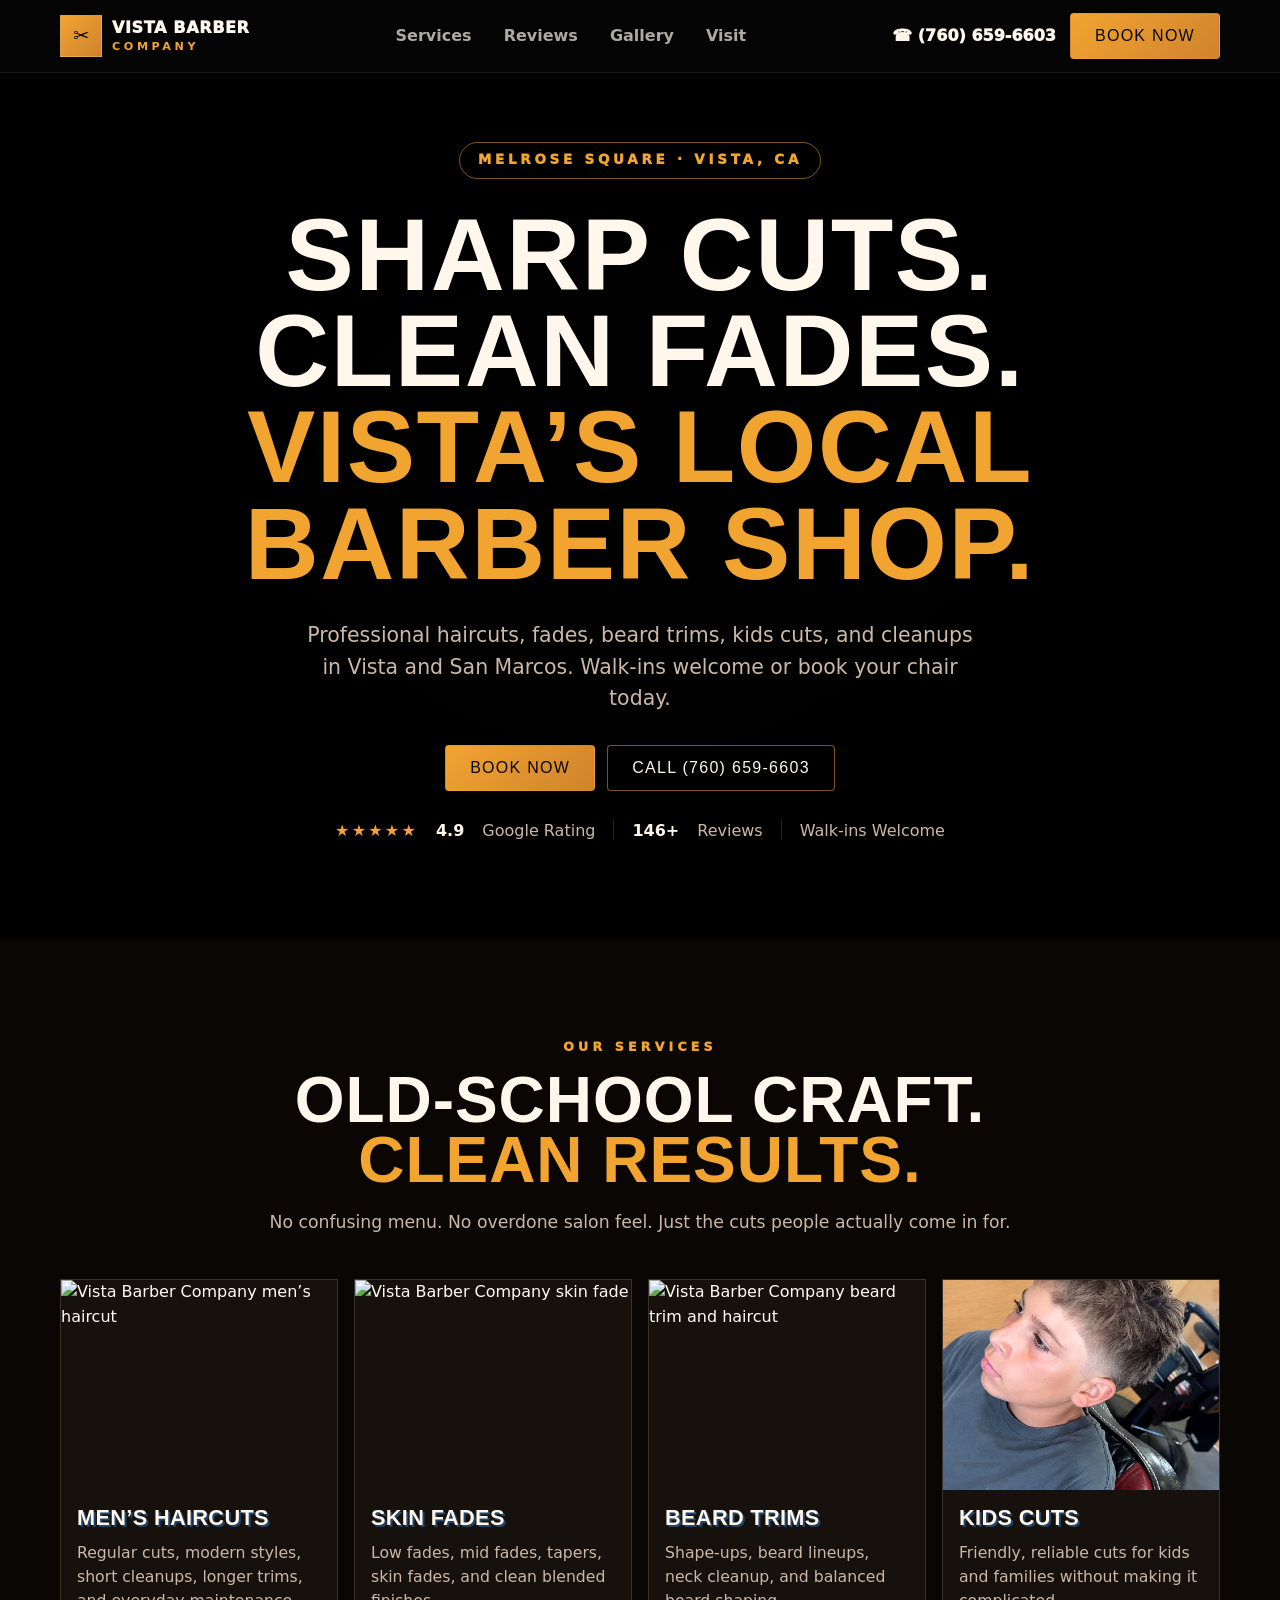
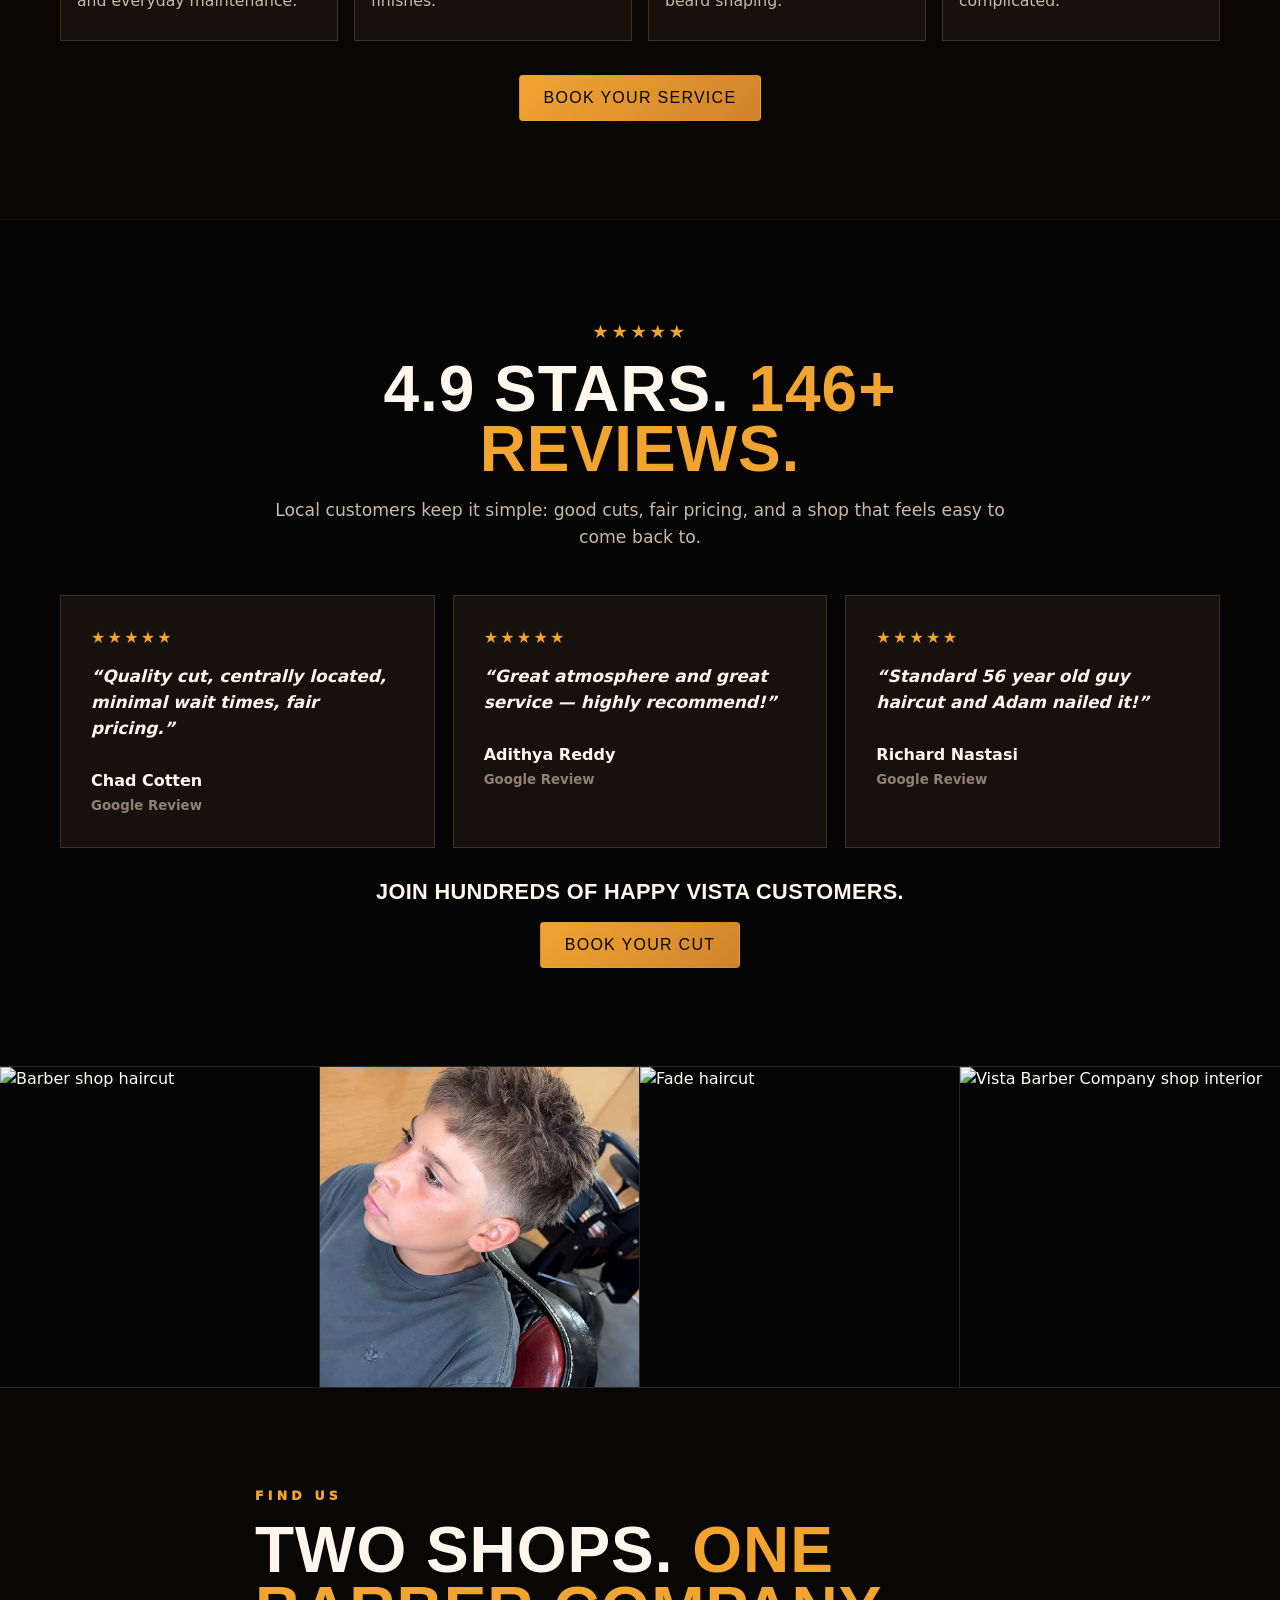
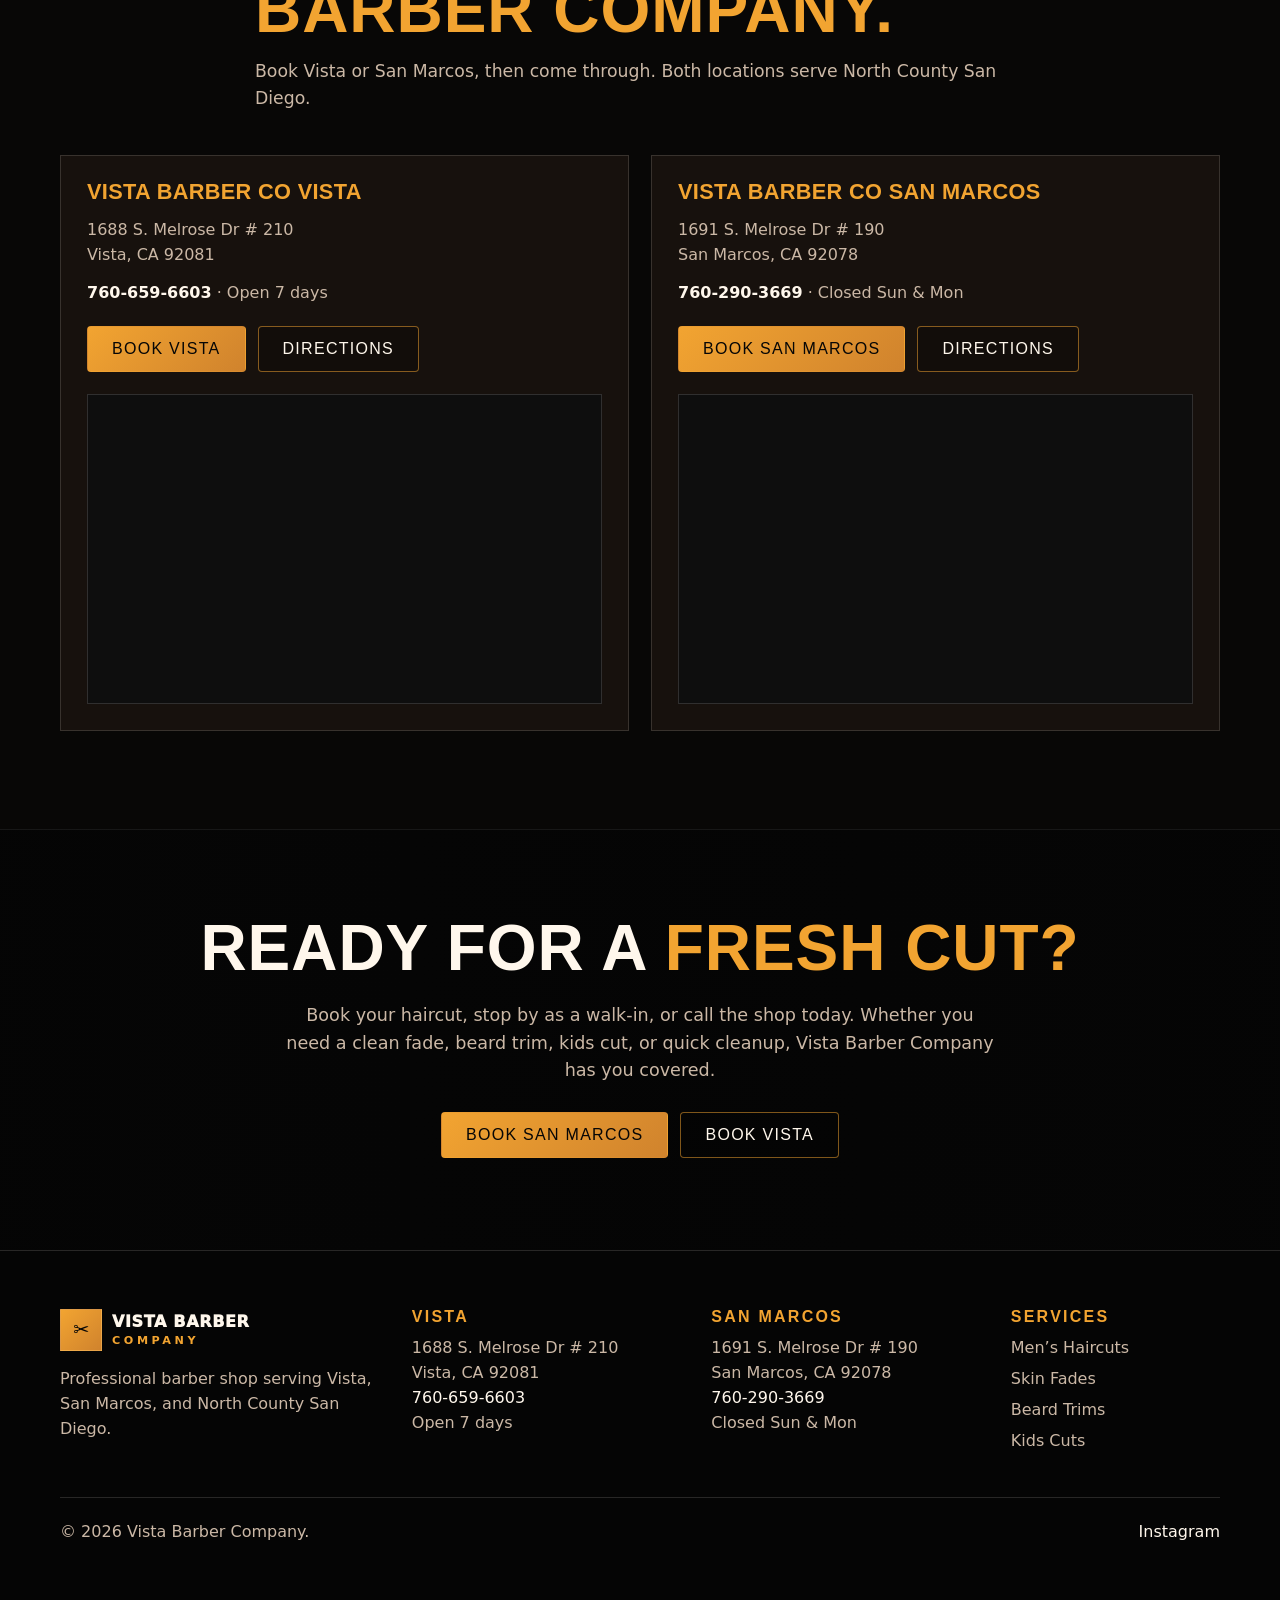
==== index.html @ 55a1215a "Add files via upload" ====
<!doctype html>
<html lang="en">
<head>
  <meta charset="utf-8" />
  <meta name="viewport" content="width=device-width, initial-scale=1" />
  <title>Vista Barber Company | Vista & San Marcos Barber Shop</title>
  <meta name="description" content="Vista Barber Company is a local barber shop with locations in Vista and San Marcos, CA. Book men’s haircuts, skin fades, beard trims, and kids cuts." />
  <meta name="keywords" content="Vista barber shop, barber shop in Vista CA, men’s haircut Vista CA, fades Vista CA, beard trim Vista CA, kids haircut Vista CA, San Marcos barber shop, North County San Diego barber" />
  <meta property="og:title" content="Vista Barber Company | Sharp Cuts. Clean Fades." />
  <meta property="og:description" content="Local barber shop serving Vista, San Marcos, and North County San Diego." />
  <meta property="og:type" content="website" />
  <meta name="theme-color" content="#050505" />
  <link rel="icon" href="assets/favicon.svg" type="image/svg+xml" />
  <link rel="preconnect" href="https://images.unsplash.com" />
  <link rel="stylesheet" href="styles.css" />
  <script type="application/ld+json">
  {
    "@context": "https://schema.org",
    "@graph": [
      {
        "@type": "Barbershop",
        "name": "Vista Barber Company - Vista",
        "telephone": "+17606596603",
        "priceRange": "$$",
        "address": {
          "@type": "PostalAddress",
          "streetAddress": "1688 S Melrose Dr #210",
          "addressLocality": "Vista",
          "addressRegion": "CA",
          "postalCode": "92081",
          "addressCountry": "US"
        },
        "openingHours": "Mo-Su",
        "aggregateRating": { "@type": "AggregateRating", "ratingValue": "4.9", "reviewCount": "146" },
        "areaServed": ["Vista", "Shadowridge", "San Marcos", "Carlsbad", "La Costa", "North County San Diego"],
        "sameAs": ["https://www.instagram.com/vistabarberco/"]
      },
      {
        "@type": "Barbershop",
        "name": "Vista Barber Company - San Marcos",
        "telephone": "+17602903669",
        "priceRange": "$$",
        "address": {
          "@type": "PostalAddress",
          "streetAddress": "1691 S Melrose Dr #190",
          "addressLocality": "San Marcos",
          "addressRegion": "CA",
          "postalCode": "92078",
          "addressCountry": "US"
        },
        "openingHours": ["Tu-Sa"],
        "areaServed": ["San Marcos", "Vista", "Carlsbad", "La Costa", "North County San Diego"],
        "sameAs": ["https://www.instagram.com/vistabarberco/"]
      }
    ]
  }
  </script>
</head>
<body>
  <a class="skip-link" href="#main">Skip to content</a>

  <header class="site-header" data-header>
    <div class="container nav-wrap">
      <a class="brand" href="#top" aria-label="Vista Barber Company home">
        <span class="brand-mark" aria-hidden="true">✂</span>
        <span class="brand-copy"><b>Vista Barber</b><small>Company</small></span>
      </a>

      <nav class="desktop-nav" aria-label="Primary navigation">
        <a href="#services">Services</a>
        <a href="#reviews">Reviews</a>
        <a href="#gallery">Gallery</a>
        <a href="#visit">Visit</a>
      </nav>

      <div class="header-actions">
        <a class="phone-link" href="tel:+17606596603">☎ <span>(760) 659-6603</span></a>
        <button class="btn btn-gold" type="button" data-open-booking-modal>Book Now</button>
      </div>
    </div>
  </header>

  <main id="main">
    <section class="hero" id="top">
      <div class="hero-bg" aria-hidden="true"></div>
      <div class="container hero-inner">
        <p class="location-pill">Melrose Square · Vista, CA</p>
        <h1>Sharp Cuts.<br>Clean Fades.<br><span>Vista’s Local Barber Shop.</span></h1>
        <p class="hero-lead">Professional haircuts, fades, beard trims, kids cuts, and cleanups in Vista and San Marcos. Walk-ins welcome or book your chair today.</p>
        <div class="hero-actions">
          <button class="btn btn-gold" type="button" data-open-booking-modal>Book Now</button>
          <a class="btn btn-outline" href="tel:+17606596603">Call (760) 659-6603</a>
        </div>
        <div class="hero-proof" aria-label="Shop highlights">
          <span class="stars">★★★★★</span>
          <strong>4.9</strong> Google Rating
          <i></i>
          <strong>146+</strong> Reviews
          <i></i>
          Walk-ins Welcome
        </div>
      </div>
    </section>

    <section class="section services-section" id="services">
      <div class="container section-heading center">
        <p class="eyebrow">Our Services</p>
        <h2>Old-School Craft. <span>Clean Results.</span></h2>
        <p>No confusing menu. No overdone salon feel. Just the cuts people actually come in for.</p>
      </div>

      <div class="container service-grid" aria-label="Vista Barber Company services">
        <article class="service-card">
          <img src="https://scontent-den2-1.cdninstagram.com/v/t51.82787-15/682261853_18171553057408845_4742558384825488376_n.jpg?_nc_cat=106&_nc_gid=7mTRu-JsDm1gfUN5oT6_vQ&_nc_ht=scontent-den2-1.cdninstagram.com&_nc_oc=Adogw8K_VXlQqAqRf71rEKsOygmyyLl7fKF0lO8RXEhGcaJbzd_ML_fyWzrO4htdzW8&_nc_ohc=TnrI4yBARZAQ7kNvwHRr0VY&_nc_sid=18de74&_nc_tpa=Q5bMBQHU-XGUqs3vzBksx3t_ezwjWfIjCPgFLg2at9s2vvk1lemLkVj4ilgC3aMdjFplhRRdnkhTXPVX&_nc_zt=23&ccb=7-5&edm=ANo9K5cEAAAA&efg=eyJlZmdfdGFnIjoiRkVFRC5iZXN0X2ltYWdlX3VybGdlbi5DMyJ9&oe=6A562BE0&oh=00_AQCzcFvbF02s6KNeNIBiNflN4kYrrv_Up56azhdBnSLoDA&stp=dst-jpg_e35_tt6" alt="Vista Barber Company men’s haircut" />
          <div class="service-copy">
            <h3>Men’s Haircuts</h3>
            <p>Regular cuts, modern styles, short cleanups, longer trims, and everyday maintenance.</p>
          </div>
        </article>

        <article class="service-card">
          <img src="https://scontent-den2-1.cdninstagram.com/v/t51.75761-15/473722617_18125324218408845_8269202098900397513_n.jpg?_nc_cat=107&_nc_gid=7mTRu-JsDm1gfUN5oT6_vQ&_nc_ht=scontent-den2-1.cdninstagram.com&_nc_oc=AdpFZnQSLhn6G41sdQniLqnkS7-9YA-3pKCOOFr9kvRyCLa_thbOdXUJij6ovnjoTZc&_nc_ohc=VDFEZcKr1ZgQ7kNvwF0EB_z&_nc_sid=18de74&_nc_tpa=Q5bMBQFjGFAV3Kh_E0BP8k5cYbBATnmmQOC-u57oRVUaFkauiRq6Fgt4GSgbvIqF99g0vjVpcOOumif-&_nc_zt=23&ccb=7-5&edm=ANo9K5cEAAAA&efg=eyJlZmdfdGFnIjoiRkVFRC5iZXN0X2ltYWdlX3VybGdlbi5DMyJ9&oe=6A561D0B&oh=00_AQApIxcvzyTFdKra3pbZLJawX0E7iRiljoUxmfGDHXRrVQ&stp=dst-jpg_e35_tt6" alt="Vista Barber Company skin fade" />
          <div class="service-copy">
            <h3>Skin Fades</h3>
            <p>Low fades, mid fades, tapers, skin fades, and clean blended finishes.</p>
          </div>
        </article>

        <article class="service-card">
          <img src="https://scontent-den2-1.cdninstagram.com/v/t51.82787-15/685406668_18171759823408845_9194775062694527569_n.jpg?_nc_cat=110&_nc_gid=7mTRu-JsDm1gfUN5oT6_vQ&_nc_ht=scontent-den2-1.cdninstagram.com&_nc_oc=AdpnqzDBLFhBsRcHqyIFdcGouRykorFEvfvTG2qYhWSEHaRLIPQJGBEpmnhFHy1nsxk&_nc_ohc=UQlYPcMh5V0Q7kNvwFfOAS8&_nc_sid=18de74&_nc_tpa=Q5bMBQG5F9-12gyVvGW_84MfogoQqEXX7272m1aReSmu_Ei44k7Al3CmS6fuVoYfANiwU6jR_JNmuePv&_nc_zt=23&ccb=7-5&edm=ANo9K5cEAAAA&efg=eyJlZmdfdGFnIjoiRkVFRC5iZXN0X2ltYWdlX3VybGdlbi5DMyJ9&oe=6A561A70&oh=00_AQATaFKfIbUm-eNd80VvttuEo-EGG7EeyHNFZQosJV5Wzg&stp=dst-jpg_e35_tt6" alt="Vista Barber Company beard trim and haircut" />
          <div class="service-copy">
            <h3>Beard Trims</h3>
            <p>Shape-ups, beard lineups, neck cleanup, and balanced beard shaping.</p>
          </div>
        </article>

        <article class="service-card">
          <img src="assets/kids-cut.png" alt="Kids haircut at Vista Barber Company" />
          <div class="service-copy">
            <h3>Kids Cuts</h3>
            <p>Friendly, reliable cuts for kids and families without making it complicated.</p>
          </div>
        </article>
      </div>

      <div class="container center-actions">
        <button class="btn btn-gold" type="button" data-open-booking-modal>Book Your Service</button>
      </div>
    </section>

    <section class="section reviews-section" id="reviews">
      <div class="container section-heading center">
        <p class="stars big">★★★★★</p>
        <h2>4.9 Stars. <span>146+ Reviews.</span></h2>
        <p>Local customers keep it simple: good cuts, fair pricing, and a shop that feels easy to come back to.</p>
      </div>

      <div class="container review-grid">
        <figure>
          <p class="stars">★★★★★</p>
          <blockquote>“Quality cut, centrally located, minimal wait times, fair pricing.”</blockquote>
          <figcaption><b>Chad Cotten</b><small>Google Review</small></figcaption>
        </figure>
        <figure>
          <p class="stars">★★★★★</p>
          <blockquote>“Great atmosphere and great service — highly recommend!”</blockquote>
          <figcaption><b>Adithya Reddy</b><small>Google Review</small></figcaption>
        </figure>
        <figure>
          <p class="stars">★★★★★</p>
          <blockquote>“Standard 56 year old guy haircut and Adam nailed it!”</blockquote>
          <figcaption><b>Richard Nastasi</b><small>Google Review</small></figcaption>
        </figure>
      </div>

      <div class="container review-cta">
        <h3>Join hundreds of happy Vista customers.</h3>
        <button class="btn btn-gold" type="button" data-open-booking-modal>Book Your Cut</button>
      </div>
    </section>

    <section class="photo-strip" id="gallery" aria-label="Vista Barber Company photos">
      <img src="https://scontent-den2-1.cdninstagram.com/v/t51.82787-15/610762293_18159640309408845_1596135663061004888_n.jpg?_nc_cat=101&_nc_gid=7mTRu-JsDm1gfUN5oT6_vQ&_nc_ht=scontent-den2-1.cdninstagram.com&_nc_oc=AdpJh1O5xUFU-nZm3qiigB0gWelmx0KVsoHKv8GyG5_STUVnKmDMBv1rGE2yYZMD-UQ&_nc_ohc=nHQ2h8zE6xkQ7kNvwEDcY-V&_nc_sid=18de74&_nc_tpa=Q5bMBQEsAzgqxSTrrOAiFFiwexpZ2rEpcmFoCjhm4pQqlioeFdPoGZaVKxy4BW8wmtl22gcqdxUjop1g&_nc_zt=23&ccb=7-5&edm=ANo9K5cEAAAA&efg=eyJlZmdfdGFnIjoiQ0FST1VYRUxfSVRFTS5iZXN0X2ltYWdlX3VybGdlbi5DMyJ9&oe=6A564AE1&oh=00_AQA-JbFSrIXOdO1nPEV29vVRFjtgFLDvf0uOETPQY3pPBQ&stp=dst-jpg_e35_tt6" alt="Barber shop haircut" />
      <img src="assets/kids-cut.png" alt="Kids haircut" />
      <img src="https://scontent-den2-1.cdninstagram.com/v/t51.82787-15/589059685_18157422505408845_4858985611706792796_n.jpg?_nc_cat=108&_nc_gid=7mTRu-JsDm1gfUN5oT6_vQ&_nc_ht=scontent-den2-1.cdninstagram.com&_nc_oc=AdrQ7J03SBem9F3lD8W4GFO0uM0qHY-dx-zUiF5I75A8jwdQi2b7yYB1yCy-1A0YdEk&_nc_ohc=M-x0poW7AM8Q7kNvwGnaLP_&_nc_sid=18de74&_nc_tpa=Q5bMBQHvEGdDeDI_9xqhsQ7zjOfxHI7LH4fBGOeCCz_WZhxpwNIse6jOq7t_qTQjXYMtFqaEvY9P-xXl&_nc_zt=23&ccb=7-5&edm=ANo9K5cEAAAA&efg=eyJlZmdfdGFnIjoiRkVFRC5iZXN0X2ltYWdlX3VybGdlbi5DMyJ9&oe=6A56407E&oh=00_AQCByXF3xXyCYCrmRDy9ODBs_3roeinVcVfFKTB6bIuREw&stp=dst-jpg_e35_tt6" alt="Fade haircut" />
      <img src="https://scontent-den2-1.cdninstagram.com/v/t39.30808-6/422886403_18088977730408845_107180525486621525_n.jpg?_nc_cat=103&_nc_gid=7mTRu-JsDm1gfUN5oT6_vQ&_nc_ht=scontent-den2-1.cdninstagram.com&_nc_oc=AdoRI1JQNJWU33JjKjy_ux5b4-GWPI4l4jlQ4ouzuW9LkS777k7rQFigMlususvU-Po&_nc_ohc=UtJwqgbuU3kQ7kNvwEry9nq&_nc_sid=18de74&_nc_tpa=Q5bMBQGg5qraAKbsMXAMlmf2e2R-W2g26m1esUXUr7QxJd3hfH0zzAash2CvE69Hk8doMS3lDbXqqWIA&_nc_zt=23&ccb=7-5&edm=ANo9K5cEAAAA&efg=eyJlZmdfdGFnIjoiRkVFRC5iZXN0X2ltYWdlX3VybGdlbi5DMyJ9&oe=6A562C4D&oh=00_AQCRX9REOEIAPT1yrTPgnb715P4ac7qX5pTrPofHObmrwg&stp=dst-jpg_e35_tt6" alt="Vista Barber Company shop interior" />
    </section>

    <section class="section visit-section" id="visit">
      <div class="container section-heading">
        <p class="eyebrow">Find Us</p>
        <h2>Two Shops. <span>One Barber Company.</span></h2>
        <p>Book Vista or San Marcos, then come through. Both locations serve North County San Diego.</p>
      </div>

      <div class="container location-grid">
        <article class="location-card">
          <h3>Vista Barber Co Vista</h3>
          <p>1688 S. Melrose Dr # 210<br>Vista, CA 92081</p>
          <p><a href="tel:+17606596603">760-659-6603</a> · Open 7 days</p>
          <div class="location-actions">
            <a class="btn btn-gold" href="https://app.acuityscheduling.com/schedule/9c201f82" target="_blank" rel="noopener">Book Vista</a>
            <a class="btn btn-outline" href="https://www.google.com/maps/dir/?api=1&destination=1688%20S.%20Melrose%20Dr%20%23210%20Vista%2C%20CA%2092081" target="_blank" rel="noopener">Directions</a>
          </div>
          <iframe title="Map to Vista Barber Co Vista" loading="lazy" referrerpolicy="no-referrer-when-downgrade" src="https://www.google.com/maps?q=1688%20S.%20Melrose%20Dr%20%23210%20Vista%2C%20CA%2092081&output=embed"></iframe>
        </article>

        <article class="location-card">
          <h3>Vista Barber Co San Marcos</h3>
          <p>1691 S. Melrose Dr # 190<br>San Marcos, CA 92078</p>
          <p><a href="tel:+17602903669">760-290-3669</a> · Closed Sun & Mon</p>
          <div class="location-actions">
            <a class="btn btn-gold" href="https://app.acuityscheduling.com/schedule/b0204b31" target="_blank" rel="noopener">Book San Marcos</a>
            <a class="btn btn-outline" href="https://www.google.com/maps/dir/?api=1&destination=1691%20S.%20Melrose%20Dr%20%23190%20San%20Marcos%2C%20CA%2092078" target="_blank" rel="noopener">Directions</a>
          </div>
          <iframe title="Map to Vista Barber Co San Marcos" loading="lazy" referrerpolicy="no-referrer-when-downgrade" src="https://www.google.com/maps?q=1691%20S.%20Melrose%20Dr%20%23190%20San%20Marcos%2C%20CA%2092078&output=embed"></iframe>
        </article>
      </div>
    </section>

    <section class="final-section">
      <div class="container final-inner">
        <h2>Ready for a <span>Fresh Cut?</span></h2>
        <p>Book your haircut, stop by as a walk-in, or call the shop today. Whether you need a clean fade, beard trim, kids cut, or quick cleanup, Vista Barber Company has you covered.</p>
        <div class="final-actions">
          <a class="btn btn-gold" href="https://app.acuityscheduling.com/schedule/b0204b31" target="_blank" rel="noopener">Book San Marcos</a>
          <a class="btn btn-outline" href="https://app.acuityscheduling.com/schedule/9c201f82" target="_blank" rel="noopener">Book Vista</a>
        </div>
      </div>
    </section>
  </main>

  <footer class="site-footer">
    <div class="container footer-grid">
      <div>
        <a class="brand footer-brand" href="#top" aria-label="Vista Barber Company home">
          <span class="brand-mark" aria-hidden="true">✂</span>
          <span class="brand-copy"><b>Vista Barber</b><small>Company</small></span>
        </a>
        <p>Professional barber shop serving Vista, San Marcos, and North County San Diego.</p>
      </div>
      <div>
        <h3>Vista</h3>
        <p>1688 S. Melrose Dr # 210<br>Vista, CA 92081<br><a href="tel:+17606596603">760-659-6603</a><br>Open 7 days</p>
      </div>
      <div>
        <h3>San Marcos</h3>
        <p>1691 S. Melrose Dr # 190<br>San Marcos, CA 92078<br><a href="tel:+17602903669">760-290-3669</a><br>Closed Sun & Mon</p>
      </div>
      <div>
        <h3>Services</h3>
        <ul>
          <li>Men’s Haircuts</li>
          <li>Skin Fades</li>
          <li>Beard Trims</li>
          <li>Kids Cuts</li>
        </ul>
      </div>
    </div>
    <div class="container footer-bottom">
      <p>© <span id="year"></span> Vista Barber Company.</p>
      <a href="https://www.instagram.com/vistabarberco/" target="_blank" rel="noopener">Instagram</a>
    </div>
  </footer>

  <nav class="mobile-sticky" aria-label="Mobile quick actions">
    <button type="button" data-open-booking-modal>Book</button>
    <a href="tel:+17606596603">Call</a>
    <a href="#visit">Locations</a>
  </nav>

  <div class="booking-modal" data-booking-modal aria-hidden="true">
    <div class="modal-backdrop" data-close-booking-modal></div>
    <section class="modal-card" role="dialog" aria-modal="true" aria-labelledby="booking-title" tabindex="-1">
      <button class="modal-close" type="button" aria-label="Close booking options" data-close-booking-modal>×</button>
      <p class="eyebrow">Choose Location</p>
      <h2 id="booking-title">Book Vista Barber Co</h2>
      <div class="modal-locations">
        <article>
          <h3>Vista Barber Co Vista</h3>
          <p>1688 S. Melrose Dr # 210<br>Vista, CA 92081</p>
          <p><a href="tel:+17606596603">760-659-6603</a> &nbsp; Open 7 days</p>
          <a class="btn btn-gold full" href="https://app.acuityscheduling.com/schedule/9c201f82" target="_blank" rel="noopener">Book Vista</a>
        </article>
        <article>
          <h3>Vista Barber Co San Marcos</h3>
          <p>1691 S. Melrose Dr # 190<br>San Marcos, CA 92078</p>
          <p><a href="tel:+17602903669">760-290-3669</a> &nbsp; Closed Sun & Mon</p>
          <a class="btn btn-gold full" href="https://app.acuityscheduling.com/schedule/b0204b31" target="_blank" rel="noopener">Book San Marcos</a>
        </article>
      </div>
    </section>
  </div>

  <script src="script.js" defer></script>
</body>
</html>
---- styles.css ----
:root {
  --black: #050505;
  --black-2: #0b0a09;
  --panel: #17110d;
  --panel-2: #1e150f;
  --white: #fff7ec;
  --muted: #cbb8a6;
  --muted-2: #8f8071;
  --orange: #f2a431;
  --orange-2: #d0832d;
  --line: rgba(255, 247, 236, .14);
  --line-orange: rgba(242, 164, 49, .52);
  --max: 1160px;
  --header: 72px;
}

* { box-sizing: border-box; }
html { scroll-behavior: smooth; scroll-padding-top: var(--header); }
body {
  margin: 0;
  color: var(--white);
  background: var(--black);
  font-family: Inter, ui-sans-serif, system-ui, -apple-system, BlinkMacSystemFont, "Segoe UI", Arial, sans-serif;
  line-height: 1.55;
  -webkit-font-smoothing: antialiased;
  text-rendering: optimizeLegibility;
}
body.modal-open { overflow: hidden; }
a { color: inherit; text-decoration: none; }
img, iframe { max-width: 100%; }
p { margin: 0; }

.container { width: min(100% - 36px, var(--max)); margin-inline: auto; }
.skip-link {
  position: absolute;
  left: 14px;
  top: 12px;
  z-index: 200;
  padding: 10px 14px;
  background: var(--orange);
  color: #050505;
  transform: translateY(-160%);
}
.skip-link:focus { transform: translateY(0); }

h1, h2, h3 {
  margin: 0;
  font-family: Impact, Haettenschweiler, "Arial Narrow Bold", sans-serif;
  text-transform: uppercase;
  letter-spacing: .015em;
  line-height: .94;
}
h1 { font-size: clamp(3.45rem, 8vw, 6.8rem); text-align: center; }
h1 span, h2 span { color: var(--orange); }
h2 { font-size: clamp(2.4rem, 5vw, 5.25rem); }
h3 { font-size: 1.36rem; }

.site-header {
  position: fixed;
  inset: 0 0 auto 0;
  z-index: 100;
  min-height: var(--header);
  background: rgba(5,5,5,.9);
  border-bottom: 1px solid rgba(255,255,255,.08);
  backdrop-filter: blur(10px);
}
.site-header.is-scrolled { background: rgba(5,5,5,.97); }
.nav-wrap { min-height: var(--header); display: flex; align-items: center; justify-content: space-between; gap: 22px; }
.brand { display: inline-flex; align-items: center; gap: 10px; min-width: max-content; }
.brand-mark {
  width: 42px;
  height: 42px;
  display: grid;
  place-items: center;
  color: #050505;
  background: linear-gradient(135deg, var(--orange), var(--orange-2));
  border: 1px solid rgba(255,255,255,.12);
  font-weight: 900;
  font-size: 1.2rem;
}
.brand-copy b, .brand-copy small { display: block; line-height: 1; text-transform: uppercase; }
.brand-copy b { font-weight: 950; letter-spacing: .04em; }
.brand-copy small { margin-top: 5px; color: var(--orange); font-size: .7rem; letter-spacing: .32em; font-weight: 900; }
.desktop-nav { display: flex; gap: 32px; color: rgba(255,247,236,.68); font-weight: 800; }
.desktop-nav a:hover { color: var(--white); }
.header-actions { display: flex; align-items: center; gap: 14px; }
.phone-link { color: var(--white); font-weight: 950; white-space: nowrap; }

.btn {
  display: inline-flex;
  min-height: 46px;
  align-items: center;
  justify-content: center;
  gap: 8px;
  padding: 13px 24px;
  border: 1px solid transparent;
  border-radius: 4px;
  font-family: Impact, Haettenschweiler, "Arial Narrow Bold", sans-serif;
  font-size: 1rem;
  letter-spacing: .08em;
  line-height: 1;
  text-transform: uppercase;
  cursor: pointer;
  white-space: nowrap;
  transition: transform .18s ease, background .18s ease, border-color .18s ease;
}
.btn:hover { transform: translateY(-2px); }
.btn-gold { background: linear-gradient(135deg, var(--orange), var(--orange-2)); color: #060606; }
.btn-outline { color: var(--white); border-color: var(--line-orange); background: rgba(0,0,0,.18); }
.btn-outline:hover { border-color: var(--orange); background: rgba(242,164,49,.08); }
.full { width: 100%; }

.hero {
  min-height: 790px;
  position: relative;
  display: grid;
  place-items: center;
  padding: calc(var(--header) + 70px) 0 95px;
  overflow: hidden;
}
.hero-bg {
  position: absolute;
  inset: 0;
  z-index: -2;
  background:
    linear-gradient(90deg, rgba(5,5,5,.94), rgba(5,5,5,.7) 48%, rgba(5,5,5,.94)),
    linear-gradient(0deg, rgba(5,5,5,.95), rgba(5,5,5,.28) 42%, rgba(5,5,5,.95)),
    url("https://images.unsplash.com/photo-1585747860715-2ba37e788b70?auto=format&fit=crop&w=2200&q=80") center / cover;
  filter: saturate(.9) contrast(1.12);
}
.hero-bg::after {
  content: "";
  position: absolute;
  inset: 0;
  background: radial-gradient(circle at center, transparent 0 35%, rgba(0,0,0,.58) 72%);
}
.hero-inner { display: grid; justify-items: center; text-align: center; }
.location-pill {
  margin-bottom: 28px;
  padding: 7px 18px;
  border: 1px solid var(--line-orange);
  color: var(--orange);
  border-radius: 999px;
  font-size: .84rem;
  font-weight: 950;
  text-transform: uppercase;
  letter-spacing: .28em;
}
.hero-lead { max-width: 680px; margin: 28px 0 30px; color: var(--muted); font-size: clamp(1.05rem, 1.7vw, 1.28rem); }
.hero-actions, .final-actions, .center-actions, .location-actions { display: flex; flex-wrap: wrap; justify-content: center; gap: 12px; }
.hero-proof { margin-top: 28px; display: flex; flex-wrap: wrap; justify-content: center; gap: 18px; color: var(--muted); }
.hero-proof strong { color: var(--white); }
.hero-proof i { display: block; width: 1px; height: 20px; background: var(--line); }
.stars { color: var(--orange); letter-spacing: .14em; }

.section { padding: 98px 0; }
.section-heading { max-width: 770px; margin-bottom: 44px; }
.section-heading.center { text-align: center; margin-left: auto; margin-right: auto; }
.section-heading p:not(.eyebrow):not(.stars) { margin-top: 18px; color: var(--muted); font-size: 1.08rem; }
.eyebrow { color: var(--orange); font-size: .78rem; font-weight: 950; text-transform: uppercase; letter-spacing: .34em; margin-bottom: 14px; }
.services-section { background: #090604; }
.service-grid { display: grid; grid-template-columns: repeat(4, 1fr); gap: 16px; }
.service-card { border: 1px solid var(--line); background: var(--panel); overflow: hidden; }
.service-card img { width: 100%; height: 210px; display: block; object-fit: cover; filter: saturate(.92) contrast(1.05); }
.service-copy { padding: 18px 16px 20px; min-height: 150px; }
.service-card h3 { margin-bottom: 12px; color: var(--white); text-shadow: 2px 2px 0 rgba(40,110,180,.55); }
.service-card p { color: var(--muted); font-size: .98rem; }
.center-actions { margin-top: 34px; }

.reviews-section { background: #050505; border-top: 1px solid rgba(255,255,255,.05); }
.big { font-size: 1.15rem; margin-bottom: 12px; }
.review-grid { display: grid; grid-template-columns: repeat(3, 1fr); gap: 18px; }
.review-grid figure { margin: 0; padding: 30px; border: 1px solid var(--line); background: var(--panel); }
.review-grid blockquote { margin: 12px 0 28px; color: var(--white); font-size: 1.06rem; font-weight: 850; font-style: italic; }
.review-grid figcaption { display: grid; gap: 2px; }
.review-grid small { color: var(--muted-2); font-weight: 800; }
.review-cta { margin-top: 34px; text-align: center; }
.review-cta h3 { margin-bottom: 20px; }

.photo-strip { display: grid; grid-template-columns: repeat(4, 1fr); border-block: 1px solid var(--line); background: #050505; }
.photo-strip img { width: 100%; height: 320px; object-fit: cover; display: block; border-right: 1px solid var(--line); filter: saturate(.9) contrast(1.05); }
.photo-strip img:last-child { border-right: 0; }

.visit-section { background: #080706; }
.location-grid { display: grid; grid-template-columns: repeat(2, 1fr); gap: 22px; }
.location-card { padding: 26px; border: 1px solid var(--line); background: var(--panel); }
.location-card h3 { color: var(--orange); margin-bottom: 15px; }
.location-card p { color: var(--muted); margin-bottom: 14px; }
.location-card a:not(.btn) { color: var(--white); font-weight: 900; }
.location-actions { justify-content: flex-start; margin: 20px 0 22px; }
.location-card iframe { width: 100%; height: 310px; display: block; border: 1px solid var(--line); filter: grayscale(.2) contrast(1.02); background: #101010; }

.final-section {
  padding: 88px 0 92px;
  position: relative;
  text-align: center;
  overflow: hidden;
  background:
    linear-gradient(90deg, rgba(5,5,5,.94), rgba(5,5,5,.72), rgba(5,5,5,.94)),
    url("https://images.unsplash.com/photo-1585747860715-2ba37e788b70?auto=format&fit=crop&w=1800&q=80") center / cover;
  border-top: 1px solid rgba(255,255,255,.07);
}
.final-inner { display: grid; justify-items: center; }
.final-inner p { max-width: 710px; margin: 24px 0 28px; color: var(--muted); font-size: 1.1rem; }

.site-footer { padding: 58px 0 94px; background: #050505; border-top: 1px solid var(--line); }
.footer-grid { display: grid; grid-template-columns: 1.2fr 1fr 1fr .8fr; gap: 38px; }
.footer-brand { margin-bottom: 16px; }
.site-footer h3 { color: var(--orange); font-size: 1rem; letter-spacing: .14em; margin-bottom: 12px; }
.site-footer p, .site-footer li { color: var(--muted); }
.site-footer ul { margin: 0; padding: 0; list-style: none; display: grid; gap: 6px; }
.site-footer a { color: var(--white); }
.footer-bottom { display: flex; justify-content: space-between; gap: 18px; margin-top: 44px; padding-top: 22px; border-top: 1px solid var(--line); color: var(--muted-2); }

.mobile-sticky { display: none; }
.booking-modal { position: fixed; inset: 0; z-index: 300; display: none; align-items: center; justify-content: center; padding: 20px; }
.booking-modal.is-open { display: flex; }
.modal-backdrop { position: absolute; inset: 0; background: rgba(0,0,0,.82); backdrop-filter: blur(5px); }
.modal-card { position: relative; width: min(100%, 780px); max-height: min(90vh, 760px); overflow: auto; padding: 34px; border: 1px solid var(--line-orange); background: #0b0a09; box-shadow: 0 30px 90px rgba(0,0,0,.7); }
.modal-card h2 { font-size: clamp(2rem, 4vw, 3.65rem); margin-bottom: 22px; }
.modal-close { position: absolute; top: 14px; right: 14px; width: 42px; height: 42px; border: 1px solid var(--line); background: transparent; color: var(--white); font-size: 2rem; line-height: 1; cursor: pointer; }
.modal-locations { display: grid; grid-template-columns: repeat(2, 1fr); gap: 16px; }
.modal-locations article { padding: 22px; border: 1px solid var(--line); background: var(--panel); }
.modal-locations h3 { color: var(--orange); margin-bottom: 14px; }
.modal-locations p { color: var(--muted); margin-bottom: 14px; }
.modal-locations a:not(.btn) { color: var(--white); font-weight: 900; }

@media (max-width: 980px) {
  .desktop-nav, .phone-link { display: none; }
  .review-grid, .location-grid { grid-template-columns: 1fr; }
  .photo-strip { grid-template-columns: repeat(2, 1fr); }
  .footer-grid { grid-template-columns: 1fr 1fr; }
}
@media (max-width: 900px) {
  .service-grid { grid-template-columns: repeat(2, 1fr); }
}
@media (max-width: 680px) {
  :root { --header: 64px; }
  .container { width: min(100% - 28px, var(--max)); }
  .brand-mark { width: 38px; height: 38px; }
  .brand-copy b { font-size: .92rem; }
  .brand-copy small { font-size: .61rem; }
  .header-actions .btn { display: none; }
  .hero { min-height: 690px; padding-bottom: 80px; }
  h1 { font-size: clamp(3.1rem, 16vw, 5.4rem); }
  h2 { font-size: clamp(2.3rem, 12vw, 4.2rem); }
  .hero-actions, .final-actions { width: 100%; }
  .hero-actions .btn, .final-actions .btn { width: 100%; }
  .hero-proof { gap: 10px; font-size: .93rem; }
  .hero-proof i { display: none; }
  .section { padding: 72px 0; }
  .service-grid { grid-template-columns: 1fr; }
  .service-card img { height: 260px; }
  .photo-strip { grid-template-columns: 1fr; }
  .photo-strip img { height: 280px; border-right: 0; border-bottom: 1px solid var(--line); }
  .footer-grid { grid-template-columns: 1fr; }
  .footer-bottom { flex-direction: column; }
  .modal-card { padding: 26px 18px; }
  .modal-locations { grid-template-columns: 1fr; }
  .mobile-sticky {
    position: fixed;
    z-index: 150;
    left: 0;
    right: 0;
    bottom: 0;
    display: grid;
    grid-template-columns: repeat(3, 1fr);
    background: #050505;
    border-top: 1px solid var(--line-orange);
  }
  .mobile-sticky a, .mobile-sticky button {
    min-height: 58px;
    display: grid;
    place-items: center;
    border: 0;
    border-right: 1px solid var(--line);
    background: #050505;
    color: var(--white);
    font: 900 .9rem/1 Inter, system-ui, sans-serif;
    text-transform: uppercase;
    letter-spacing: .08em;
  }
  .mobile-sticky button { background: var(--orange); color: #050505; }
  body { padding-bottom: 58px; }
}
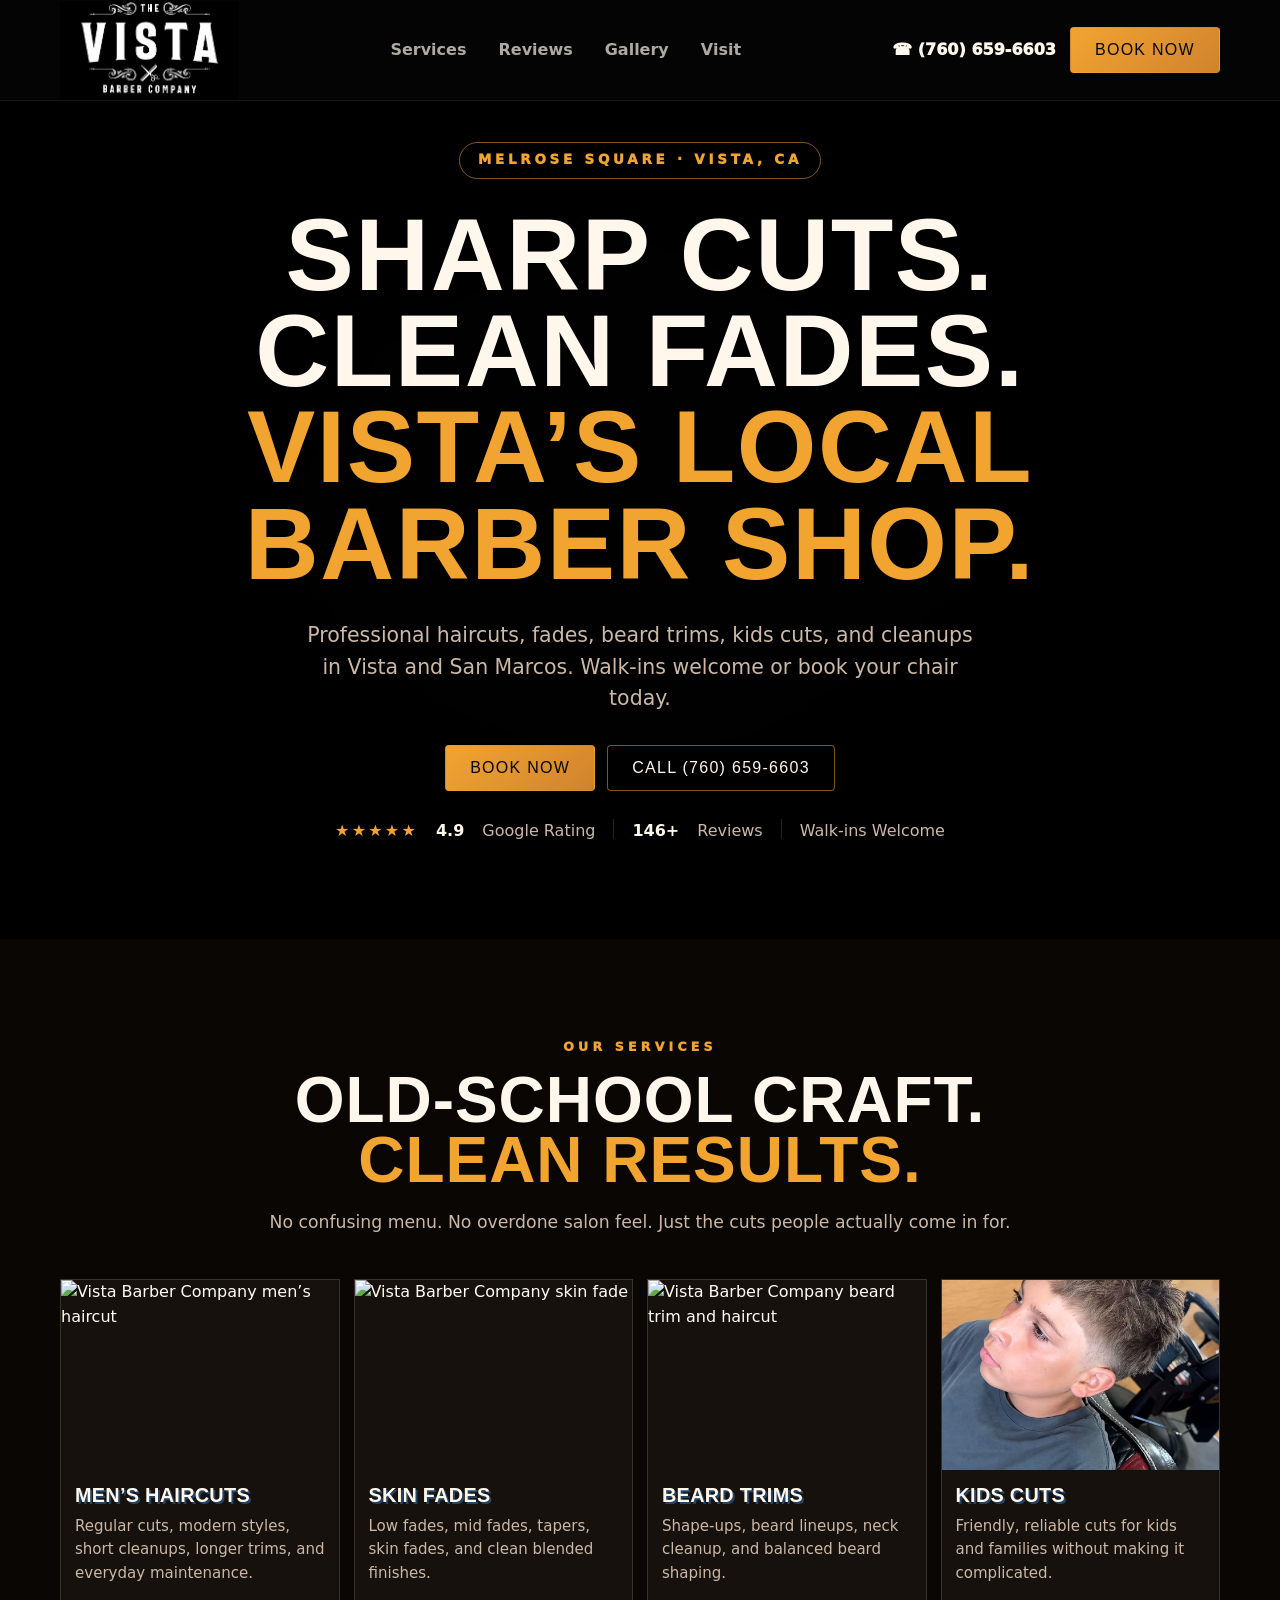
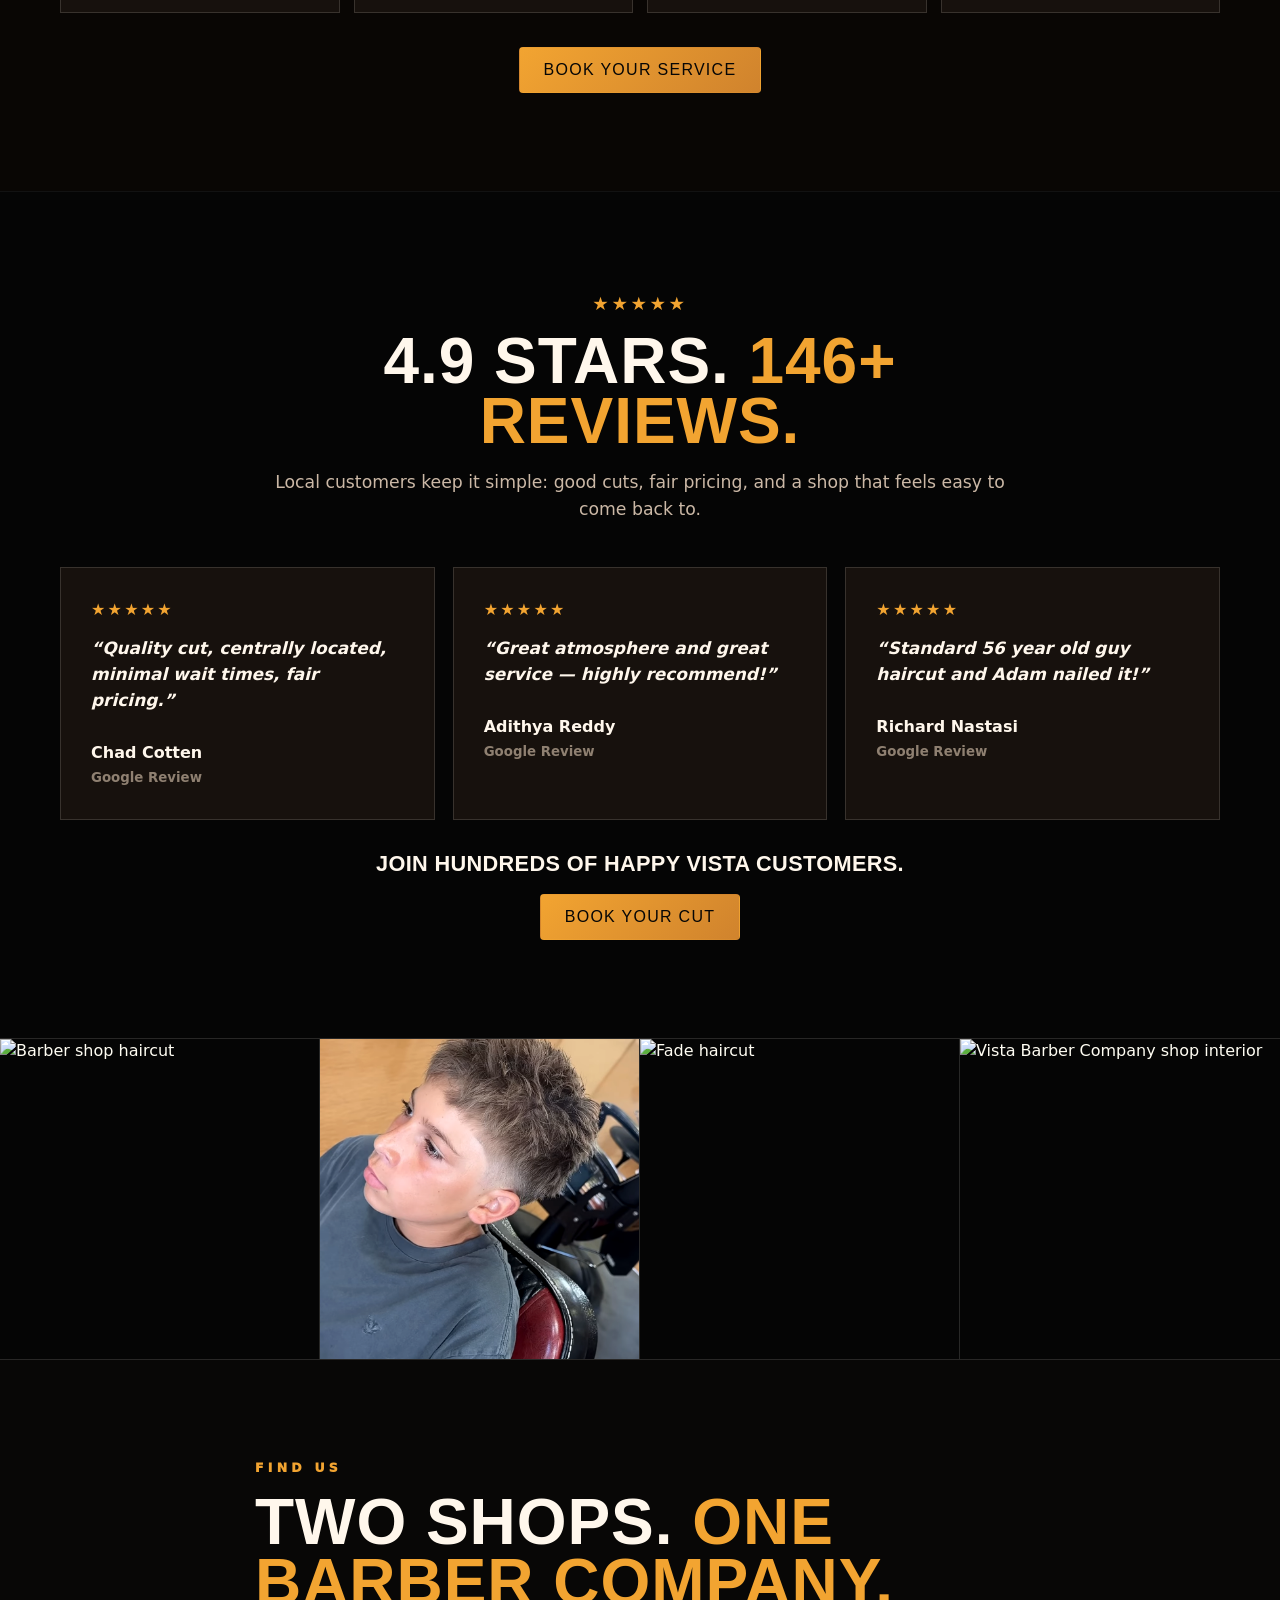
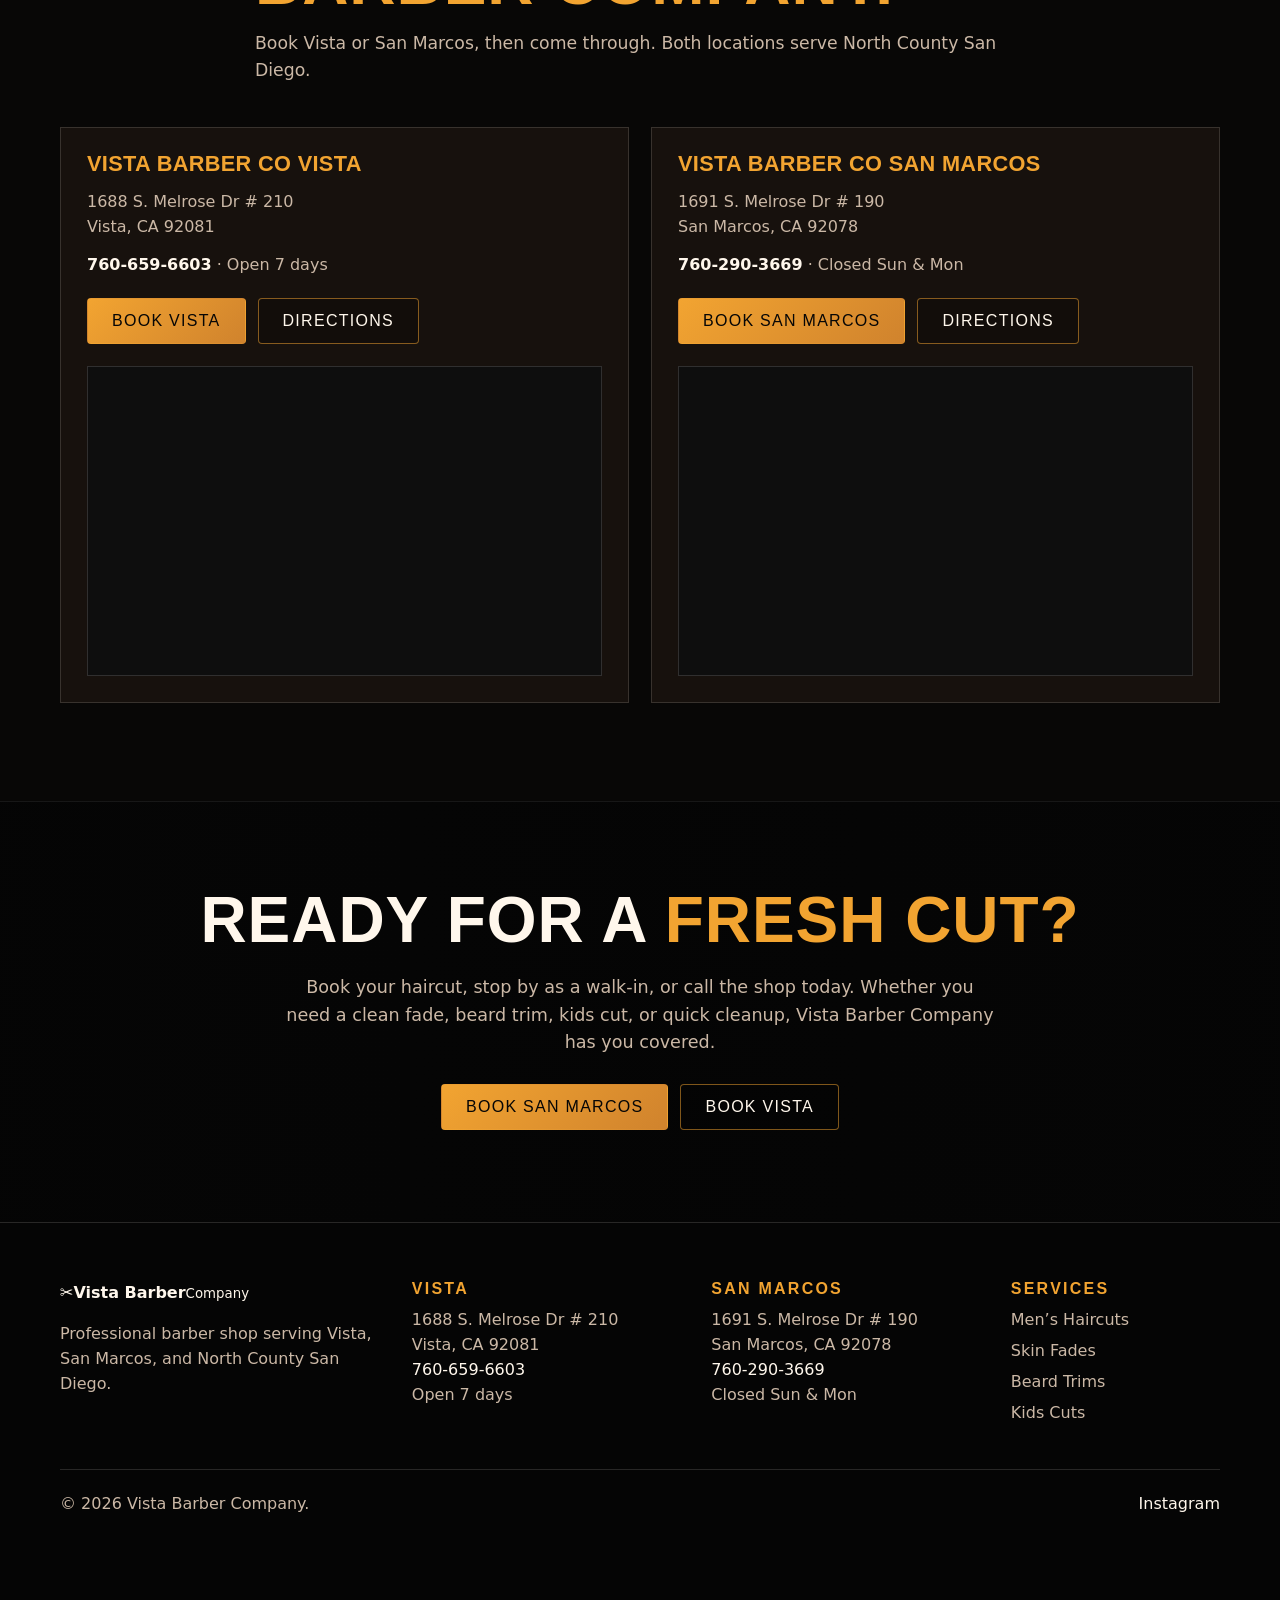
==== commit 8266605a: "Add files via upload" ====
--- a/index.html
+++ b/index.html
@@ -62,8 +62,7 @@
   <header class="site-header" data-header>
     <div class="container nav-wrap">
       <a class="brand" href="#top" aria-label="Vista Barber Company home">
-        <span class="brand-mark" aria-hidden="true">✂</span>
-        <span class="brand-copy"><b>Vista Barber</b><small>Company</small></span>
+        <img class="brand-logo" src="assets/vista-barber-logo.png" alt="Vista Barber Company" />
       </a>
 
       <nav class="desktop-nav" aria-label="Primary navigation">
--- a/styles.css
+++ b/styles.css
@@ -66,21 +66,17 @@
 }
 .site-header.is-scrolled { background: rgba(5,5,5,.97); }
 .nav-wrap { min-height: var(--header); display: flex; align-items: center; justify-content: space-between; gap: 22px; }
-.brand { display: inline-flex; align-items: center; gap: 10px; min-width: max-content; }
-.brand-mark {
-  width: 42px;
-  height: 42px;
-  display: grid;
-  place-items: center;
-  color: #050505;
-  background: linear-gradient(135deg, var(--orange), var(--orange-2));
-  border: 1px solid rgba(255,255,255,.12);
-  font-weight: 900;
-  font-size: 1.2rem;
-}
-.brand-copy b, .brand-copy small { display: block; line-height: 1; text-transform: uppercase; }
-.brand-copy b { font-weight: 950; letter-spacing: .04em; }
-.brand-copy small { margin-top: 5px; color: var(--orange); font-size: .7rem; letter-spacing: .32em; font-weight: 900; }
+.brand {
+  display: inline-flex;
+  align-items: center;
+  min-width: max-content;
+}
+.brand-logo {
+  display: block;
+  width: clamp(142px, 14vw, 205px);
+  height: auto;
+  object-fit: contain;
+}
 .desktop-nav { display: flex; gap: 32px; color: rgba(255,247,236,.68); font-weight: 800; }
 .desktop-nav a:hover { color: var(--white); }
 .header-actions { display: flex; align-items: center; gap: 14px; }
@@ -125,7 +121,7 @@
   background:
     linear-gradient(90deg, rgba(5,5,5,.94), rgba(5,5,5,.7) 48%, rgba(5,5,5,.94)),
     linear-gradient(0deg, rgba(5,5,5,.95), rgba(5,5,5,.28) 42%, rgba(5,5,5,.95)),
-    url("https://images.unsplash.com/photo-1585747860715-2ba37e788b70?auto=format&fit=crop&w=2200&q=80") center / cover;
+    url("https://scontent-den2-1.cdninstagram.com/v/t51.82787-15/685406668_18171759823408845_9194775062694527569_n.jpg?_nc_cat=110&_nc_gid=7mTRu-JsDm1gfUN5oT6_vQ&_nc_ht=scontent-den2-1.cdninstagram.com&_nc_oc=AdpnqzDBLFhBsRcHqyIFdcGouRykorFEvfvTG2qYhWSEHaRLIPQJGBEpmnhFHy1nsxk&_nc_ohc=UQlYPcMh5V0Q7kNvwFfOAS8&_nc_sid=18de74&_nc_tpa=Q5bMBQG5F9-12gyVvGW_84MfogoQqEXX7272m1aReSmu_Ei44k7Al3CmS6fuVoYfANiwU6jR_JNmuePv&_nc_zt=23&ccb=7-5&edm=ANo9K5cEAAAA&efg=eyJlZmdfdGFnIjoiRkVFRC5iZXN0X2ltYWdlX3VybGdlbi5DMyJ9&oe=6A561A70&oh=00_AQATaFKfIbUm-eNd80VvttuEo-EGG7EeyHNFZQosJV5Wzg&stp=dst-jpg_e35_tt6") center 36% / cover;
   filter: saturate(.9) contrast(1.12);
 }
 .hero-bg::after {
@@ -159,12 +155,12 @@
 .section-heading p:not(.eyebrow):not(.stars) { margin-top: 18px; color: var(--muted); font-size: 1.08rem; }
 .eyebrow { color: var(--orange); font-size: .78rem; font-weight: 950; text-transform: uppercase; letter-spacing: .34em; margin-bottom: 14px; }
 .services-section { background: #090604; }
-.service-grid { display: grid; grid-template-columns: repeat(4, 1fr); gap: 16px; }
-.service-card { border: 1px solid var(--line); background: var(--panel); overflow: hidden; }
-.service-card img { width: 100%; height: 210px; display: block; object-fit: cover; filter: saturate(.92) contrast(1.05); }
-.service-copy { padding: 18px 16px 20px; min-height: 150px; }
-.service-card h3 { margin-bottom: 12px; color: var(--white); text-shadow: 2px 2px 0 rgba(40,110,180,.55); }
-.service-card p { color: var(--muted); font-size: .98rem; }
+.service-grid { display: grid; grid-template-columns: repeat(4, minmax(0, 1fr)); gap: 14px; }
+.service-card { border: 1px solid var(--line); background: var(--panel); overflow: hidden; min-width: 0; }
+.service-card img { width: 100%; height: 190px; display: block; object-fit: cover; filter: saturate(.92) contrast(1.05); }
+.service-copy { padding: 16px 14px 18px; min-height: 142px; }
+.service-card h3 { margin-bottom: 10px; color: var(--white); text-shadow: 2px 2px 0 rgba(40,110,180,.55); font-size: clamp(1rem, 1.55vw, 1.28rem); }
+.service-card p { color: var(--muted); font-size: .94rem; }
 .center-actions { margin-top: 34px; }
 
 .reviews-section { background: #050505; border-top: 1px solid rgba(255,255,255,.05); }
@@ -232,14 +228,19 @@
   .footer-grid { grid-template-columns: 1fr 1fr; }
 }
 @media (max-width: 900px) {
+  .service-grid { grid-template-columns: repeat(4, minmax(0, 1fr)); gap: 10px; }
+  .service-card img { height: 150px; }
+  .service-copy { padding: 13px 11px 15px; min-height: 150px; }
+  .service-card p { font-size: .88rem; }
+}
+@media (max-width: 720px) {
   .service-grid { grid-template-columns: repeat(2, 1fr); }
+  .service-card img { height: 210px; }
 }
 @media (max-width: 680px) {
   :root { --header: 64px; }
   .container { width: min(100% - 28px, var(--max)); }
-  .brand-mark { width: 38px; height: 38px; }
-  .brand-copy b { font-size: .92rem; }
-  .brand-copy small { font-size: .61rem; }
+  .brand-logo { width: 132px; }
   .header-actions .btn { display: none; }
   .hero { min-height: 690px; padding-bottom: 80px; }
   h1 { font-size: clamp(3.1rem, 16vw, 5.4rem); }
@@ -249,8 +250,8 @@
   .hero-proof { gap: 10px; font-size: .93rem; }
   .hero-proof i { display: none; }
   .section { padding: 72px 0; }
-  .service-grid { grid-template-columns: 1fr; }
-  .service-card img { height: 260px; }
+  .service-grid { grid-template-columns: repeat(2, 1fr); }
+  .service-card img { height: 210px; }
   .photo-strip { grid-template-columns: 1fr; }
   .photo-strip img { height: 280px; border-right: 0; border-bottom: 1px solid var(--line); }
   .footer-grid { grid-template-columns: 1fr; }
@@ -283,3 +284,8 @@
   .mobile-sticky button { background: var(--orange); color: #050505; }
   body { padding-bottom: 58px; }
 }
+
+@media (max-width: 460px) {
+  .service-grid { grid-template-columns: 1fr; }
+  .service-card img { height: 255px; }
+}
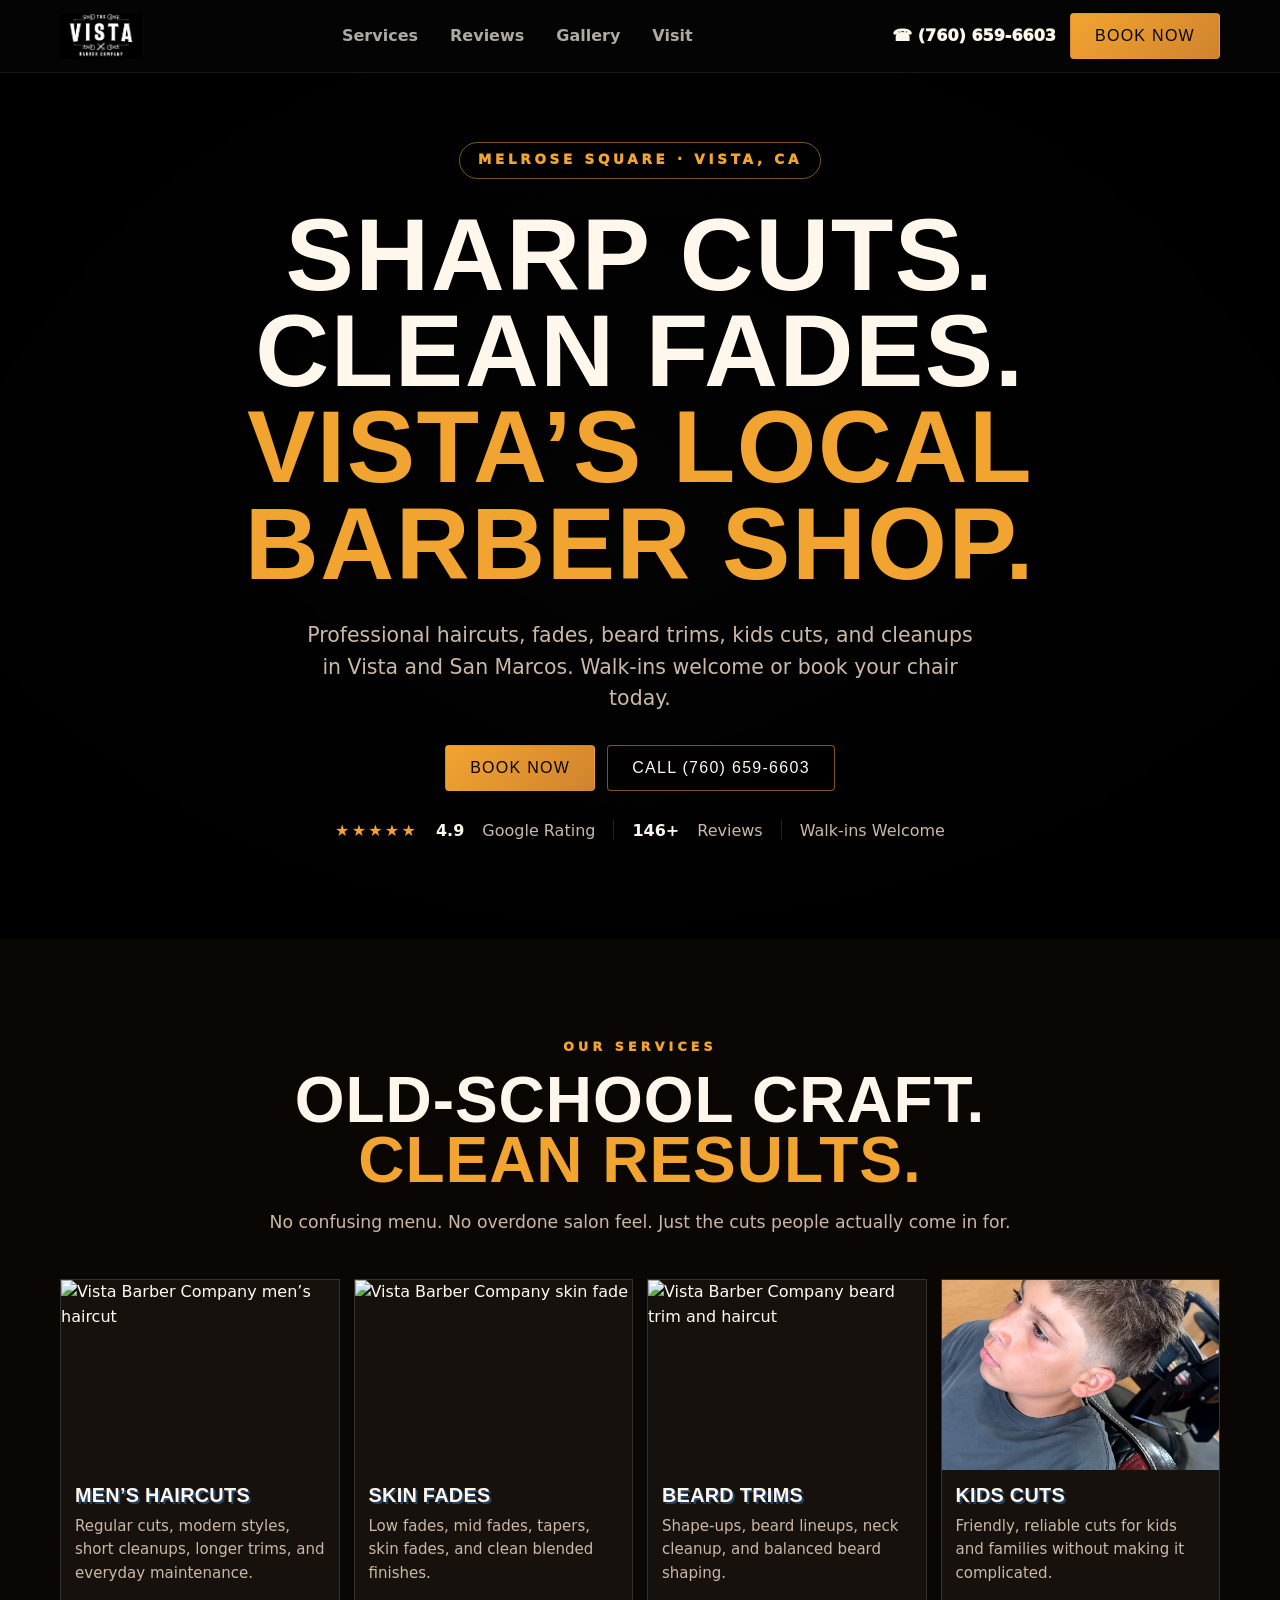
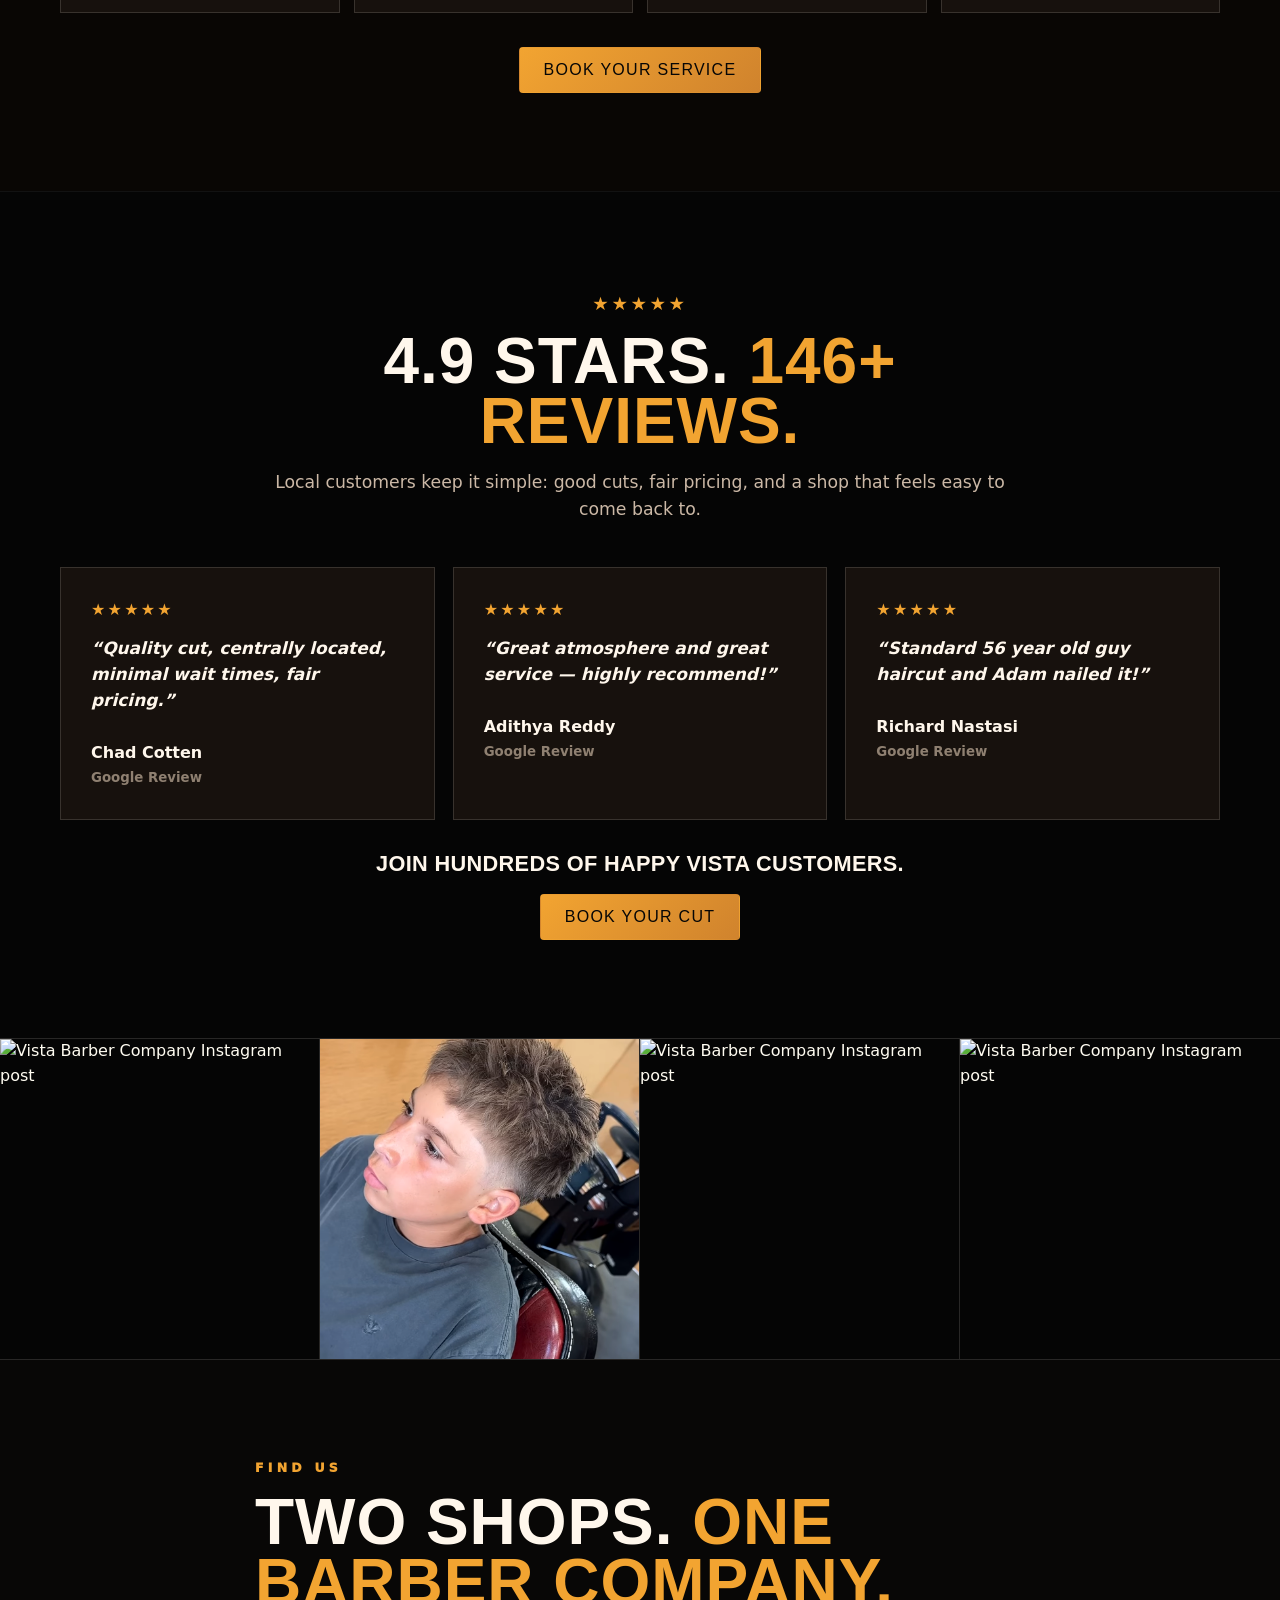
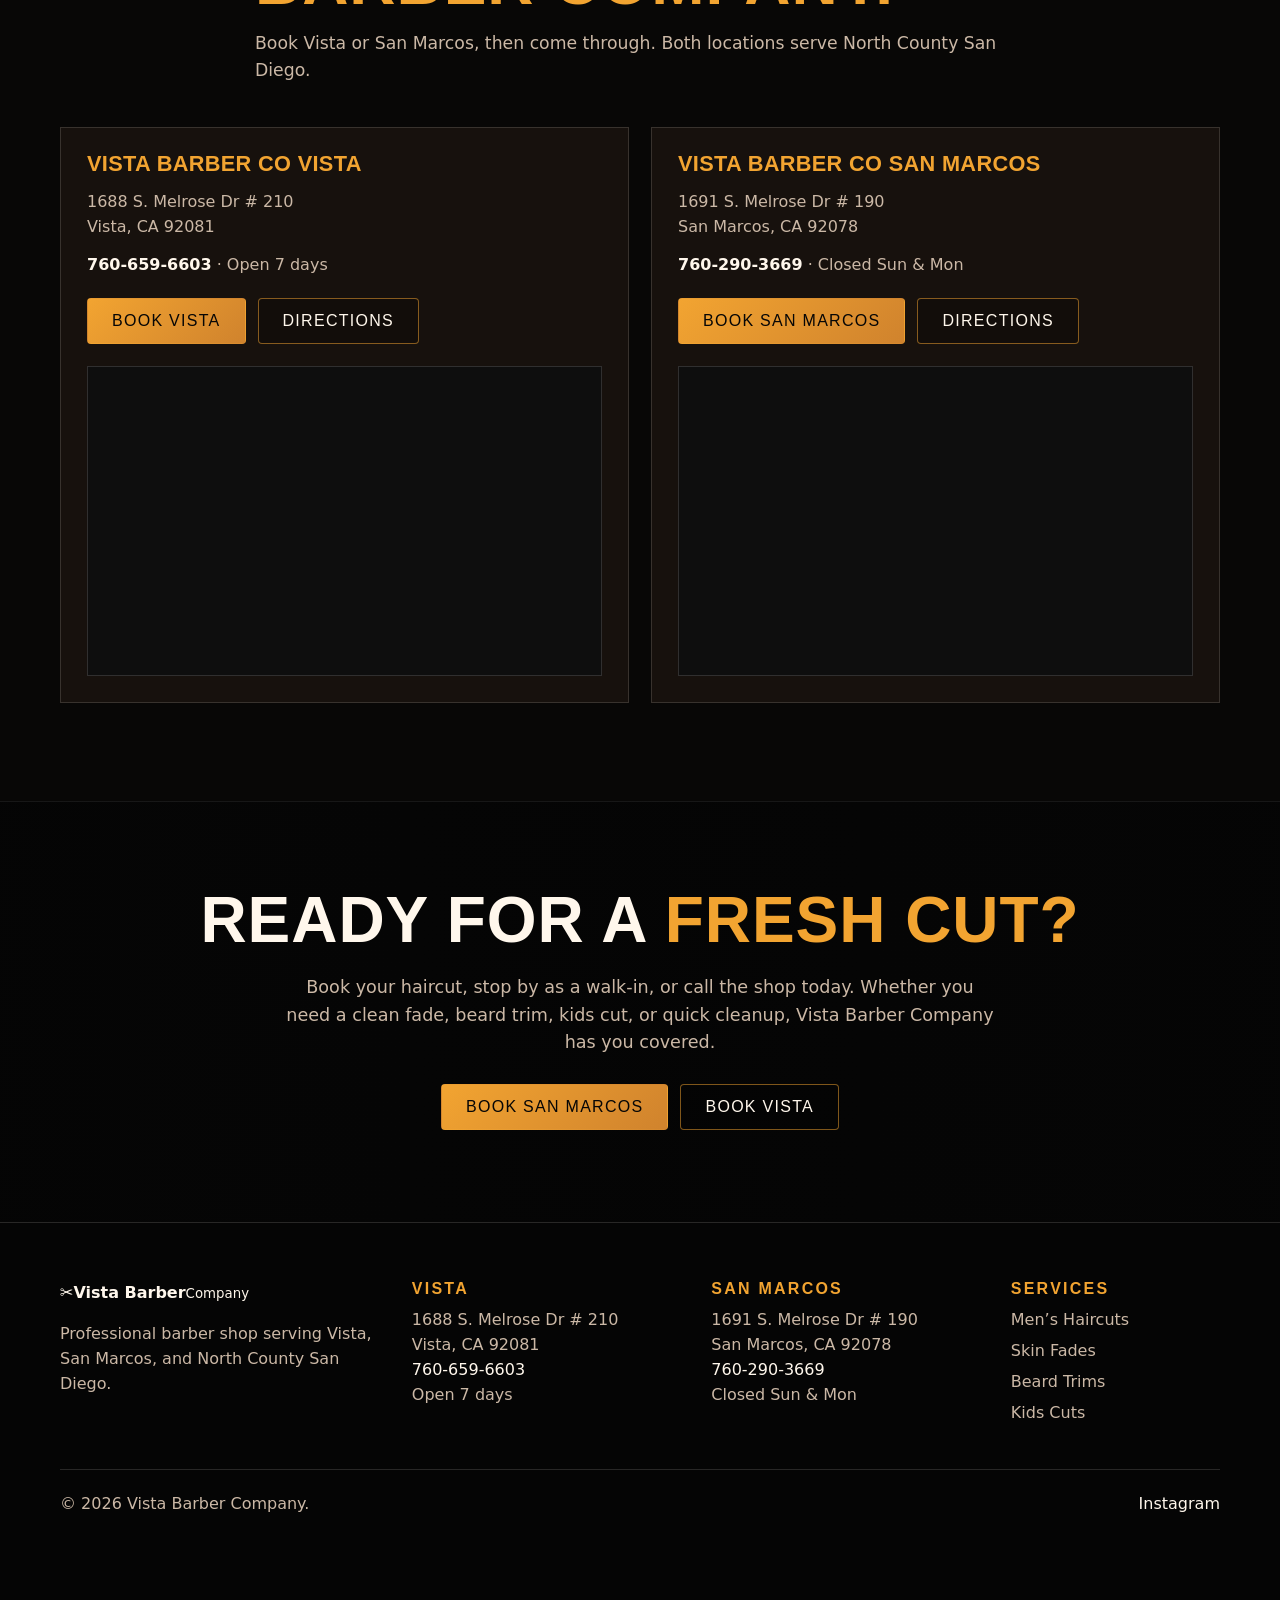
==== commit 774e1765: "Add files via upload" ====
--- a/index.html
+++ b/index.html
@@ -178,11 +178,23 @@
       </div>
     </section>
 
-    <section class="photo-strip" id="gallery" aria-label="Vista Barber Company photos">
-      <img src="https://scontent-den2-1.cdninstagram.com/v/t51.82787-15/610762293_18159640309408845_1596135663061004888_n.jpg?_nc_cat=101&_nc_gid=7mTRu-JsDm1gfUN5oT6_vQ&_nc_ht=scontent-den2-1.cdninstagram.com&_nc_oc=AdpJh1O5xUFU-nZm3qiigB0gWelmx0KVsoHKv8GyG5_STUVnKmDMBv1rGE2yYZMD-UQ&_nc_ohc=nHQ2h8zE6xkQ7kNvwEDcY-V&_nc_sid=18de74&_nc_tpa=Q5bMBQEsAzgqxSTrrOAiFFiwexpZ2rEpcmFoCjhm4pQqlioeFdPoGZaVKxy4BW8wmtl22gcqdxUjop1g&_nc_zt=23&ccb=7-5&edm=ANo9K5cEAAAA&efg=eyJlZmdfdGFnIjoiQ0FST1VYRUxfSVRFTS5iZXN0X2ltYWdlX3VybGdlbi5DMyJ9&oe=6A564AE1&oh=00_AQA-JbFSrIXOdO1nPEV29vVRFjtgFLDvf0uOETPQY3pPBQ&stp=dst-jpg_e35_tt6" alt="Barber shop haircut" />
-      <img src="assets/kids-cut.png" alt="Kids haircut" />
-      <img src="https://scontent-den2-1.cdninstagram.com/v/t51.82787-15/589059685_18157422505408845_4858985611706792796_n.jpg?_nc_cat=108&_nc_gid=7mTRu-JsDm1gfUN5oT6_vQ&_nc_ht=scontent-den2-1.cdninstagram.com&_nc_oc=AdrQ7J03SBem9F3lD8W4GFO0uM0qHY-dx-zUiF5I75A8jwdQi2b7yYB1yCy-1A0YdEk&_nc_ohc=M-x0poW7AM8Q7kNvwGnaLP_&_nc_sid=18de74&_nc_tpa=Q5bMBQHvEGdDeDI_9xqhsQ7zjOfxHI7LH4fBGOeCCz_WZhxpwNIse6jOq7t_qTQjXYMtFqaEvY9P-xXl&_nc_zt=23&ccb=7-5&edm=ANo9K5cEAAAA&efg=eyJlZmdfdGFnIjoiRkVFRC5iZXN0X2ltYWdlX3VybGdlbi5DMyJ9&oe=6A56407E&oh=00_AQCByXF3xXyCYCrmRDy9ODBs_3roeinVcVfFKTB6bIuREw&stp=dst-jpg_e35_tt6" alt="Fade haircut" />
-      <img src="https://scontent-den2-1.cdninstagram.com/v/t39.30808-6/422886403_18088977730408845_107180525486621525_n.jpg?_nc_cat=103&_nc_gid=7mTRu-JsDm1gfUN5oT6_vQ&_nc_ht=scontent-den2-1.cdninstagram.com&_nc_oc=AdoRI1JQNJWU33JjKjy_ux5b4-GWPI4l4jlQ4ouzuW9LkS777k7rQFigMlususvU-Po&_nc_ohc=UtJwqgbuU3kQ7kNvwEry9nq&_nc_sid=18de74&_nc_tpa=Q5bMBQGg5qraAKbsMXAMlmf2e2R-W2g26m1esUXUr7QxJd3hfH0zzAash2CvE69Hk8doMS3lDbXqqWIA&_nc_zt=23&ccb=7-5&edm=ANo9K5cEAAAA&efg=eyJlZmdfdGFnIjoiRkVFRC5iZXN0X2ltYWdlX3VybGdlbi5DMyJ9&oe=6A562C4D&oh=00_AQCRX9REOEIAPT1yrTPgnb715P4ac7qX5pTrPofHObmrwg&stp=dst-jpg_e35_tt6" alt="Vista Barber Company shop interior" />
+    <section class="photo-strip" id="gallery" aria-label="Vista Barber Company Instagram photos">
+      <a class="insta-tile" href="https://www.instagram.com/vistabarberco/" target="_blank" rel="noopener" aria-label="Open Vista Barber Company on Instagram">
+        <img src="https://scontent-den2-1.cdninstagram.com/v/t51.82787-15/610762293_18159640309408845_1596135663061004888_n.jpg?_nc_cat=101&_nc_gid=7mTRu-JsDm1gfUN5oT6_vQ&_nc_ht=scontent-den2-1.cdninstagram.com&_nc_oc=AdpJh1O5xUFU-nZm3qiigB0gWelmx0KVsoHKv8GyG5_STUVnKmDMBv1rGE2yYZMD-UQ&_nc_ohc=nHQ2h8zE6xkQ7kNvwEDcY-V&_nc_sid=18de74&_nc_tpa=Q5bMBQEsAzgqxSTrrOAiFFiwexpZ2rEpcmFoCjhm4pQqlioeFdPoGZaVKxy4BW8wmtl22gcqdxUjop1g&_nc_zt=23&ccb=7-5&edm=ANo9K5cEAAAA&efg=eyJlZmdfdGFnIjoiQ0FST1VYRUxfSVRFTS5iZXN0X2ltYWdlX3VybGdlbi5DMyJ9&oe=6A564AE1&oh=00_AQA-JbFSrIXOdO1nPEV29vVRFjtgFLDvf0uOETPQY3pPBQ&stp=dst-jpg_e35_tt6" alt="Vista Barber Company Instagram post" loading="lazy" />
+        <span class="insta-caption">Classic style, cleaned up and ready to go. #vistabarberco</span>
+      </a>
+      <a class="insta-tile" href="https://www.instagram.com/vistabarberco/" target="_blank" rel="noopener" aria-label="Open Vista Barber Company on Instagram">
+        <img src="assets/kids-cut.png" alt="Vista Barber Company Instagram post" loading="lazy" />
+        <span class="insta-caption">Kids cuts at Vista Barber Company — clean, easy, and family friendly.</span>
+      </a>
+      <a class="insta-tile" href="https://www.instagram.com/vistabarberco/" target="_blank" rel="noopener" aria-label="Open Vista Barber Company on Instagram">
+        <img src="https://scontent-den2-1.cdninstagram.com/v/t51.82787-15/589059685_18157422505408845_4858985611706792796_n.jpg?_nc_cat=108&_nc_gid=7mTRu-JsDm1gfUN5oT6_vQ&_nc_ht=scontent-den2-1.cdninstagram.com&_nc_oc=AdrQ7J03SBem9F3lD8W4GFO0uM0qHY-dx-zUiF5I75A8jwdQi2b7yYB1yCy-1A0YdEk&_nc_ohc=M-x0poW7AM8Q7kNvwGnaLP_&_nc_sid=18de74&_nc_tpa=Q5bMBQHvEGdDeDI_9xqhsQ7zjOfxHI7LH4fBGOeCCz_WZhxpwNIse6jOq7t_qTQjXYMtFqaEvY9P-xXl&_nc_zt=23&ccb=7-5&edm=ANo9K5cEAAAA&efg=eyJlZmdfdGFnIjoiRkVFRC5iZXN0X2ltYWdlX3VybGdlbi5DMyJ9&oe=6A56407E&oh=00_AQCByXF3xXyCYCrmRDy9ODBs_3roeinVcVfFKTB6bIuREw&stp=dst-jpg_e35_tt6" alt="Vista Barber Company Instagram post" loading="lazy" />
+        <span class="insta-caption">Fresh cut, sharp side profile, old-school finish.</span>
+      </a>
+      <a class="insta-tile" href="https://www.instagram.com/vistabarberco/" target="_blank" rel="noopener" aria-label="Open Vista Barber Company on Instagram">
+        <img src="https://scontent-den2-1.cdninstagram.com/v/t39.30808-6/422886403_18088977730408845_107180525486621525_n.jpg?_nc_cat=103&_nc_gid=7mTRu-JsDm1gfUN5oT6_vQ&_nc_ht=scontent-den2-1.cdninstagram.com&_nc_oc=AdoRI1JQNJWU33JjKjy_ux5b4-GWPI4l4jlQ4ouzuW9LkS777k7rQFigMlususvU-Po&_nc_ohc=UtJwqgbuU3kQ7kNvwEry9nq&_nc_sid=18de74&_nc_tpa=Q5bMBQGg5qraAKbsMXAMlmf2e2R-W2g26m1esUXUr7QxJd3hfH0zzAash2CvE69Hk8doMS3lDbXqqWIA&_nc_zt=23&ccb=7-5&edm=ANo9K5cEAAAA&efg=eyJlZmdfdGFnIjoiRkVFRC5iZXN0X2ltYWdlX3VybGdlbi5DMyJ9&oe=6A562C4D&oh=00_AQCRX9REOEIAPT1yrTPgnb715P4ac7qX5pTrPofHObmrwg&stp=dst-jpg_e35_tt6" alt="Vista Barber Company Instagram post" loading="lazy" />
+        <span class="insta-caption">2 locations: Vista & San Marcos. Appointments and walk-ins welcome.</span>
+      </a>
     </section>
 
     <section class="section visit-section" id="visit">
--- a/styles.css
+++ b/styles.css
@@ -73,8 +73,9 @@
 }
 .brand-logo {
   display: block;
-  width: clamp(142px, 14vw, 205px);
-  height: auto;
+  width: auto;
+  height: 46px;
+  max-width: 132px;
   object-fit: contain;
 }
 .desktop-nav { display: flex; gap: 32px; color: rgba(255,247,236,.68); font-weight: 800; }
@@ -119,16 +120,16 @@
   inset: 0;
   z-index: -2;
   background:
-    linear-gradient(90deg, rgba(5,5,5,.94), rgba(5,5,5,.7) 48%, rgba(5,5,5,.94)),
-    linear-gradient(0deg, rgba(5,5,5,.95), rgba(5,5,5,.28) 42%, rgba(5,5,5,.95)),
+    linear-gradient(90deg, rgba(5,5,5,.78), rgba(5,5,5,.36) 48%, rgba(5,5,5,.78)),
+    linear-gradient(0deg, rgba(5,5,5,.82), rgba(5,5,5,.1) 42%, rgba(5,5,5,.82)),
     url("https://scontent-den2-1.cdninstagram.com/v/t51.82787-15/685406668_18171759823408845_9194775062694527569_n.jpg?_nc_cat=110&_nc_gid=7mTRu-JsDm1gfUN5oT6_vQ&_nc_ht=scontent-den2-1.cdninstagram.com&_nc_oc=AdpnqzDBLFhBsRcHqyIFdcGouRykorFEvfvTG2qYhWSEHaRLIPQJGBEpmnhFHy1nsxk&_nc_ohc=UQlYPcMh5V0Q7kNvwFfOAS8&_nc_sid=18de74&_nc_tpa=Q5bMBQG5F9-12gyVvGW_84MfogoQqEXX7272m1aReSmu_Ei44k7Al3CmS6fuVoYfANiwU6jR_JNmuePv&_nc_zt=23&ccb=7-5&edm=ANo9K5cEAAAA&efg=eyJlZmdfdGFnIjoiRkVFRC5iZXN0X2ltYWdlX3VybGdlbi5DMyJ9&oe=6A561A70&oh=00_AQATaFKfIbUm-eNd80VvttuEo-EGG7EeyHNFZQosJV5Wzg&stp=dst-jpg_e35_tt6") center 36% / cover;
-  filter: saturate(.9) contrast(1.12);
+  filter: saturate(1) contrast(1.04);
 }
 .hero-bg::after {
   content: "";
   position: absolute;
   inset: 0;
-  background: radial-gradient(circle at center, transparent 0 35%, rgba(0,0,0,.58) 72%);
+  background: radial-gradient(circle at center, rgba(0,0,0,.04) 0 35%, rgba(0,0,0,.34) 76%);
 }
 .hero-inner { display: grid; justify-items: center; text-align: center; }
 .location-pill {
@@ -174,8 +175,15 @@
 .review-cta h3 { margin-bottom: 20px; }
 
 .photo-strip { display: grid; grid-template-columns: repeat(4, 1fr); border-block: 1px solid var(--line); background: #050505; }
-.photo-strip img { width: 100%; height: 320px; object-fit: cover; display: block; border-right: 1px solid var(--line); filter: saturate(.9) contrast(1.05); }
-.photo-strip img:last-child { border-right: 0; }
+.insta-tile { position: relative; display: block; min-height: 320px; overflow: hidden; border-right: 1px solid var(--line); color: var(--white); }
+.insta-tile:last-child { border-right: 0; }
+.insta-tile img { width: 100%; height: 320px; object-fit: cover; display: block; filter: saturate(.96) contrast(1.04); transition: transform .28s ease, filter .28s ease; }
+.insta-tile::after { content: ""; position: absolute; inset: 0; background: rgba(0,0,0,.68); opacity: 0; transition: opacity .2s ease; }
+.insta-caption { position: absolute; z-index: 2; inset: auto 22px 22px 22px; color: var(--white); font-weight: 850; line-height: 1.45; text-shadow: 0 2px 14px rgba(0,0,0,.7); transform: translateY(12px); opacity: 0; transition: transform .22s ease, opacity .22s ease; }
+.insta-caption::before { content: "@vistabarberco"; display: block; margin-bottom: 8px; color: var(--orange); font-size: .72rem; text-transform: uppercase; letter-spacing: .2em; }
+.insta-tile:hover img, .insta-tile:focus-visible img { transform: scale(1.04); filter: saturate(.9) contrast(1.08); }
+.insta-tile:hover::after, .insta-tile:focus-visible::after { opacity: 1; }
+.insta-tile:hover .insta-caption, .insta-tile:focus-visible .insta-caption { opacity: 1; transform: translateY(0); }
 
 .visit-section { background: #080706; }
 .location-grid { display: grid; grid-template-columns: repeat(2, 1fr); gap: 22px; }
@@ -240,7 +248,7 @@
 @media (max-width: 680px) {
   :root { --header: 64px; }
   .container { width: min(100% - 28px, var(--max)); }
-  .brand-logo { width: 132px; }
+  .brand-logo { height: 40px; max-width: 116px; }
   .header-actions .btn { display: none; }
   .hero { min-height: 690px; padding-bottom: 80px; }
   h1 { font-size: clamp(3.1rem, 16vw, 5.4rem); }
@@ -253,7 +261,10 @@
   .service-grid { grid-template-columns: repeat(2, 1fr); }
   .service-card img { height: 210px; }
   .photo-strip { grid-template-columns: 1fr; }
-  .photo-strip img { height: 280px; border-right: 0; border-bottom: 1px solid var(--line); }
+  .insta-tile { min-height: 280px; border-right: 0; border-bottom: 1px solid var(--line); }
+  .insta-tile img { height: 280px; }
+  .insta-tile::after, .insta-caption { opacity: 1; }
+  .insta-caption { transform: translateY(0); }
   .footer-grid { grid-template-columns: 1fr; }
   .footer-bottom { flex-direction: column; }
   .modal-card { padding: 26px 18px; }
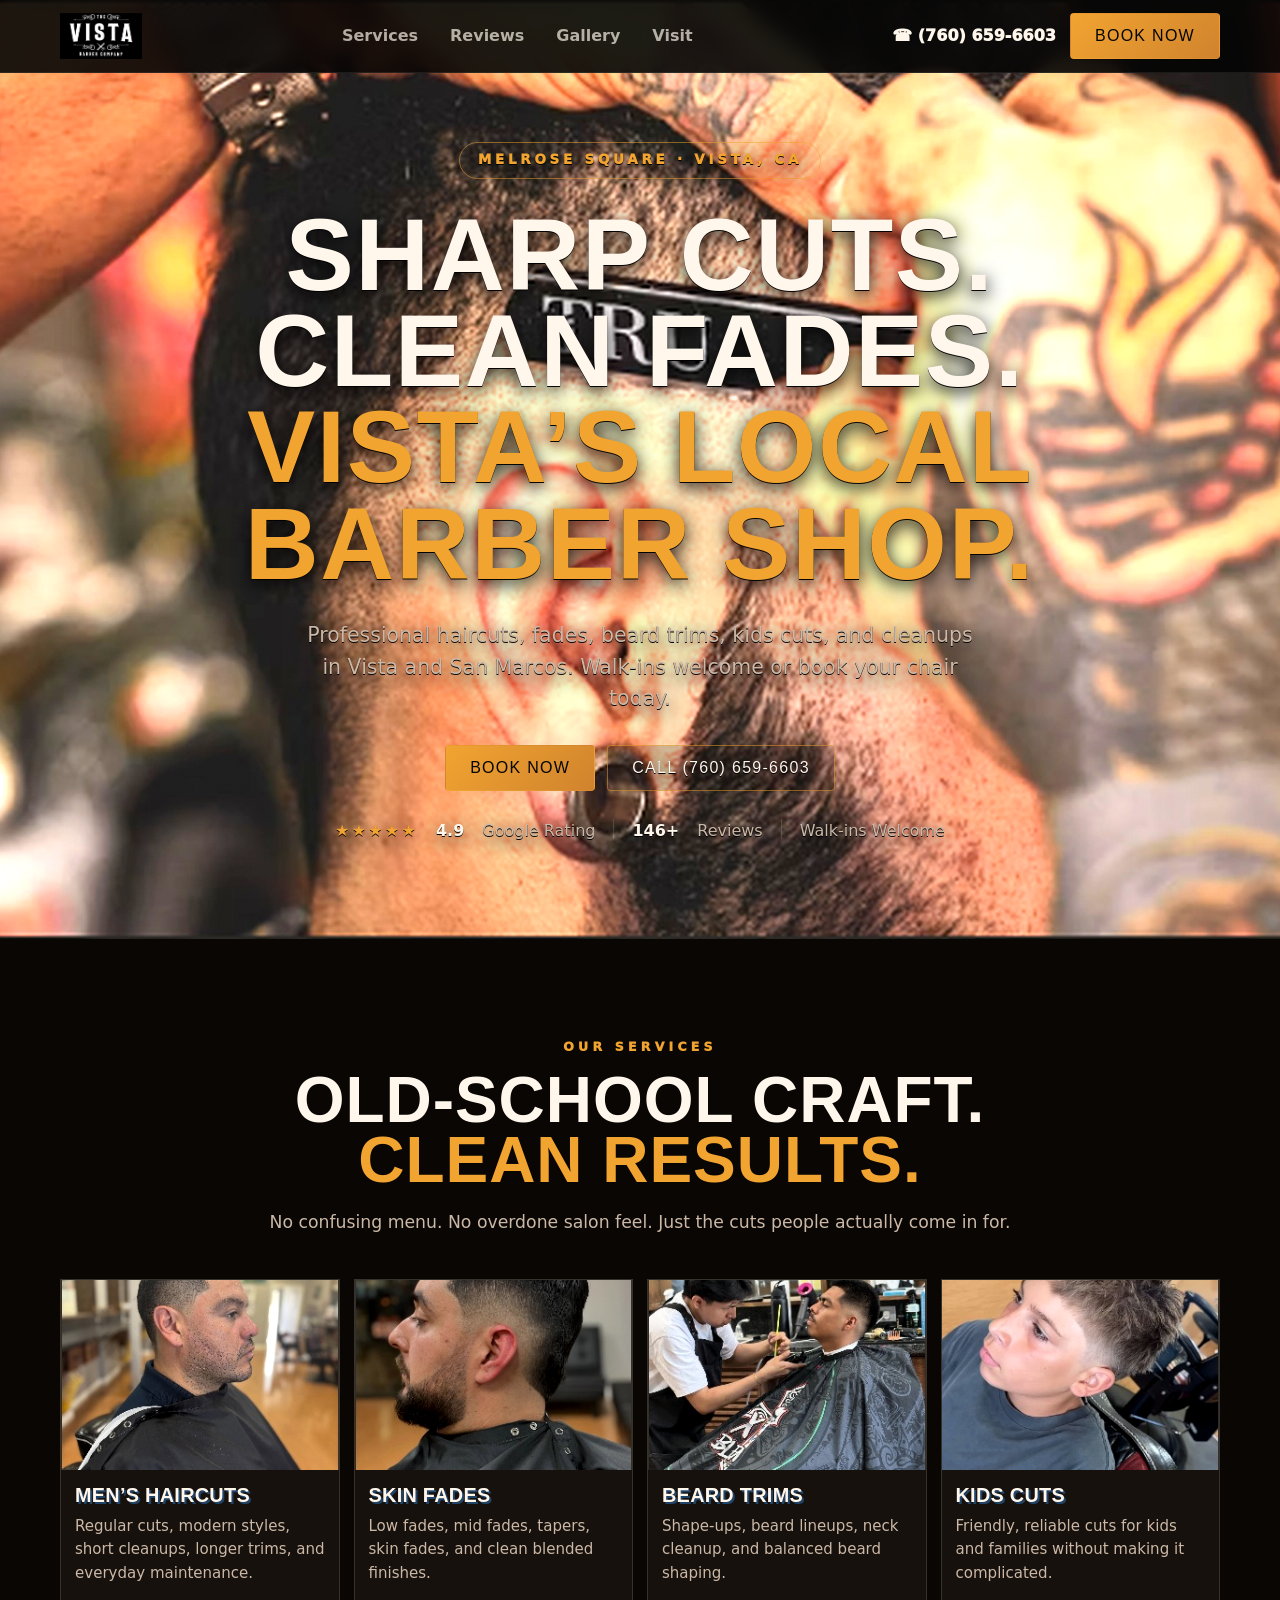
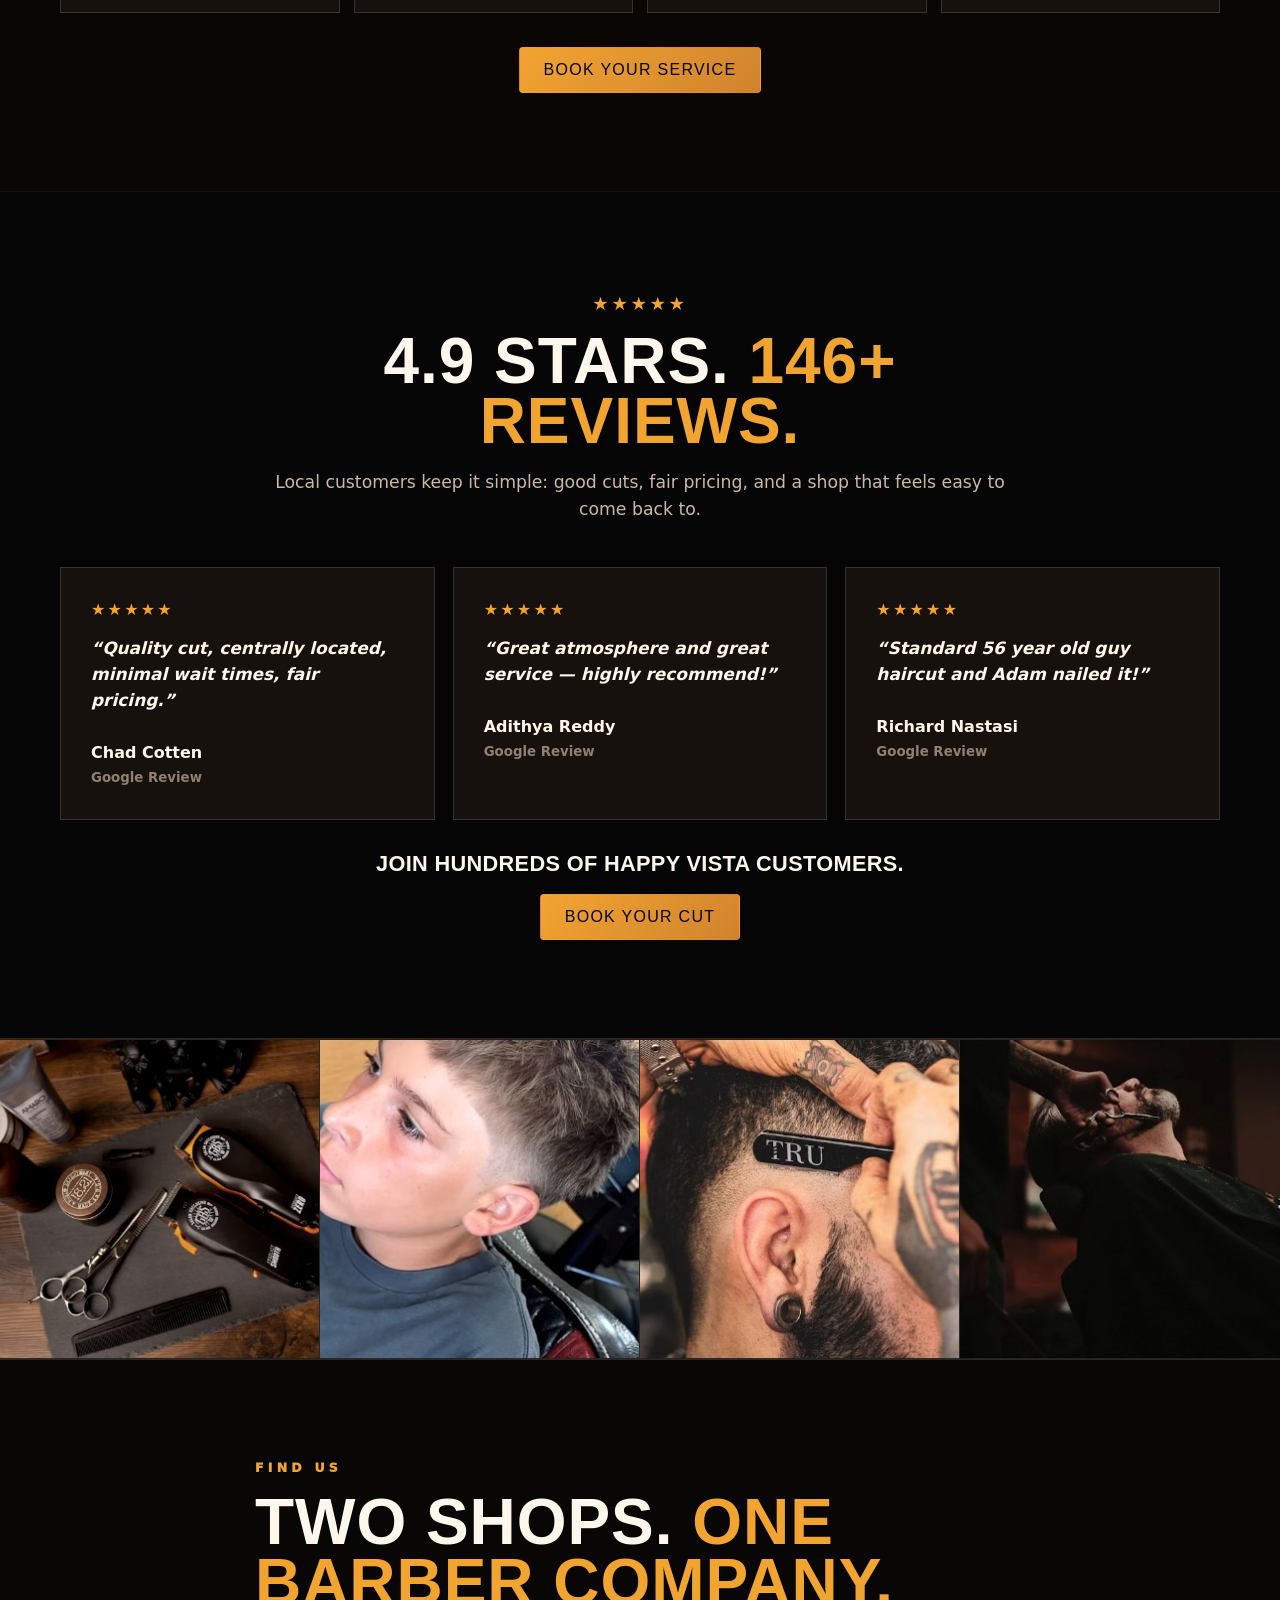
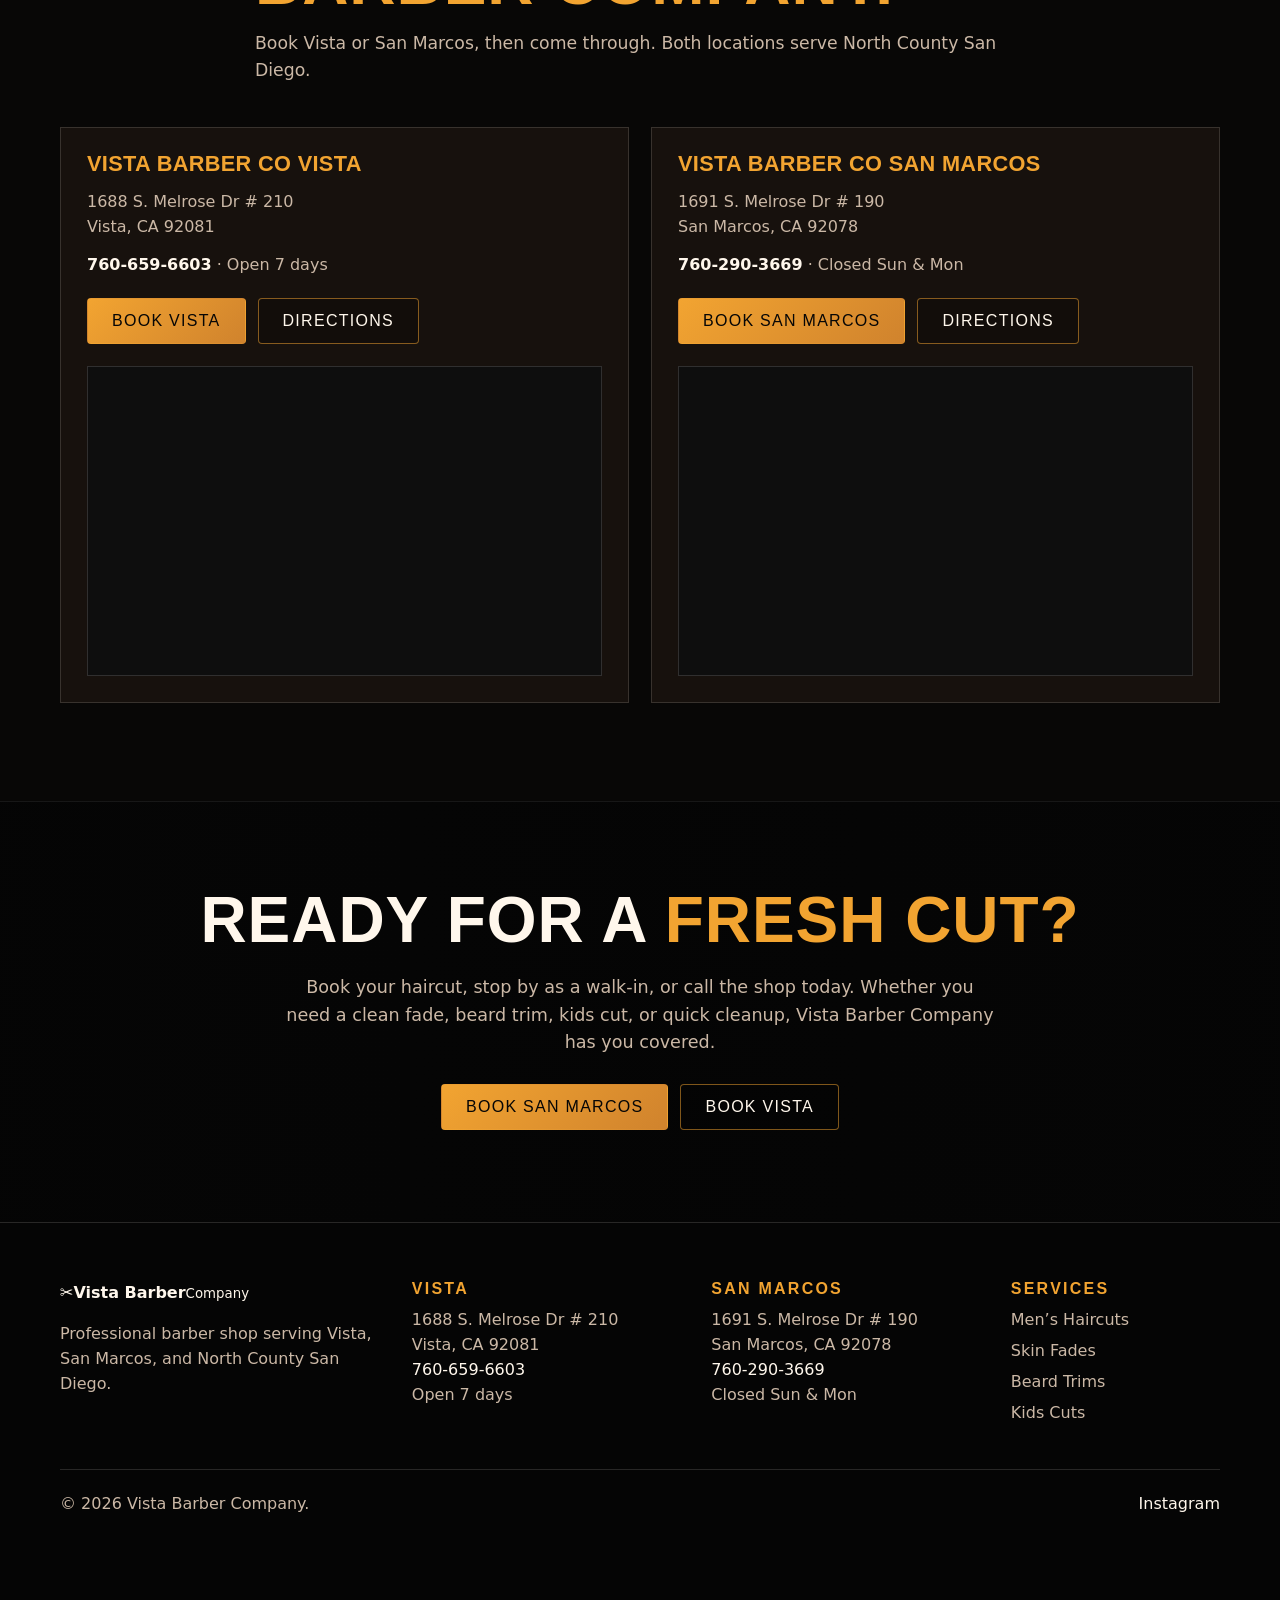
==== commit b3666236: "Add files via upload" ====
--- a/index.html
+++ b/index.html
@@ -12,7 +12,7 @@
   <meta name="theme-color" content="#050505" />
   <link rel="icon" href="assets/favicon.svg" type="image/svg+xml" />
   <link rel="preconnect" href="https://images.unsplash.com" />
-  <link rel="stylesheet" href="styles.css" />
+  <link rel="stylesheet" href="styles.css?v=final-hero-gallery" />
   <script type="application/ld+json">
   {
     "@context": "https://schema.org",
@@ -110,7 +110,7 @@
 
       <div class="container service-grid" aria-label="Vista Barber Company services">
         <article class="service-card">
-          <img src="https://scontent-den2-1.cdninstagram.com/v/t51.82787-15/682261853_18171553057408845_4742558384825488376_n.jpg?_nc_cat=106&_nc_gid=7mTRu-JsDm1gfUN5oT6_vQ&_nc_ht=scontent-den2-1.cdninstagram.com&_nc_oc=Adogw8K_VXlQqAqRf71rEKsOygmyyLl7fKF0lO8RXEhGcaJbzd_ML_fyWzrO4htdzW8&_nc_ohc=TnrI4yBARZAQ7kNvwHRr0VY&_nc_sid=18de74&_nc_tpa=Q5bMBQHU-XGUqs3vzBksx3t_ezwjWfIjCPgFLg2at9s2vvk1lemLkVj4ilgC3aMdjFplhRRdnkhTXPVX&_nc_zt=23&ccb=7-5&edm=ANo9K5cEAAAA&efg=eyJlZmdfdGFnIjoiRkVFRC5iZXN0X2ltYWdlX3VybGdlbi5DMyJ9&oe=6A562BE0&oh=00_AQCzcFvbF02s6KNeNIBiNflN4kYrrv_Up56azhdBnSLoDA&stp=dst-jpg_e35_tt6" alt="Vista Barber Company men’s haircut" />
+          <img src="assets/service-mens.jpg" alt="Vista Barber Company men’s haircut" />
           <div class="service-copy">
             <h3>Men’s Haircuts</h3>
             <p>Regular cuts, modern styles, short cleanups, longer trims, and everyday maintenance.</p>
@@ -118,7 +118,7 @@
         </article>
 
         <article class="service-card">
-          <img src="https://scontent-den2-1.cdninstagram.com/v/t51.75761-15/473722617_18125324218408845_8269202098900397513_n.jpg?_nc_cat=107&_nc_gid=7mTRu-JsDm1gfUN5oT6_vQ&_nc_ht=scontent-den2-1.cdninstagram.com&_nc_oc=AdpFZnQSLhn6G41sdQniLqnkS7-9YA-3pKCOOFr9kvRyCLa_thbOdXUJij6ovnjoTZc&_nc_ohc=VDFEZcKr1ZgQ7kNvwF0EB_z&_nc_sid=18de74&_nc_tpa=Q5bMBQFjGFAV3Kh_E0BP8k5cYbBATnmmQOC-u57oRVUaFkauiRq6Fgt4GSgbvIqF99g0vjVpcOOumif-&_nc_zt=23&ccb=7-5&edm=ANo9K5cEAAAA&efg=eyJlZmdfdGFnIjoiRkVFRC5iZXN0X2ltYWdlX3VybGdlbi5DMyJ9&oe=6A561D0B&oh=00_AQApIxcvzyTFdKra3pbZLJawX0E7iRiljoUxmfGDHXRrVQ&stp=dst-jpg_e35_tt6" alt="Vista Barber Company skin fade" />
+          <img src="assets/service-fades.jpg" alt="Vista Barber Company skin fade" />
           <div class="service-copy">
             <h3>Skin Fades</h3>
             <p>Low fades, mid fades, tapers, skin fades, and clean blended finishes.</p>
@@ -126,7 +126,7 @@
         </article>
 
         <article class="service-card">
-          <img src="https://scontent-den2-1.cdninstagram.com/v/t51.82787-15/685406668_18171759823408845_9194775062694527569_n.jpg?_nc_cat=110&_nc_gid=7mTRu-JsDm1gfUN5oT6_vQ&_nc_ht=scontent-den2-1.cdninstagram.com&_nc_oc=AdpnqzDBLFhBsRcHqyIFdcGouRykorFEvfvTG2qYhWSEHaRLIPQJGBEpmnhFHy1nsxk&_nc_ohc=UQlYPcMh5V0Q7kNvwFfOAS8&_nc_sid=18de74&_nc_tpa=Q5bMBQG5F9-12gyVvGW_84MfogoQqEXX7272m1aReSmu_Ei44k7Al3CmS6fuVoYfANiwU6jR_JNmuePv&_nc_zt=23&ccb=7-5&edm=ANo9K5cEAAAA&efg=eyJlZmdfdGFnIjoiRkVFRC5iZXN0X2ltYWdlX3VybGdlbi5DMyJ9&oe=6A561A70&oh=00_AQATaFKfIbUm-eNd80VvttuEo-EGG7EeyHNFZQosJV5Wzg&stp=dst-jpg_e35_tt6" alt="Vista Barber Company beard trim and haircut" />
+          <img src="assets/service-beard.jpg" alt="Vista Barber Company beard trim and haircut" />
           <div class="service-copy">
             <h3>Beard Trims</h3>
             <p>Shape-ups, beard lineups, neck cleanup, and balanced beard shaping.</p>
@@ -134,7 +134,7 @@
         </article>
 
         <article class="service-card">
-          <img src="assets/kids-cut.png" alt="Kids haircut at Vista Barber Company" />
+          <img src="assets/service-kids.jpg" alt="Kids haircut at Vista Barber Company" />
           <div class="service-copy">
             <h3>Kids Cuts</h3>
             <p>Friendly, reliable cuts for kids and families without making it complicated.</p>
@@ -180,20 +180,20 @@
 
     <section class="photo-strip" id="gallery" aria-label="Vista Barber Company Instagram photos">
       <a class="insta-tile" href="https://www.instagram.com/vistabarberco/" target="_blank" rel="noopener" aria-label="Open Vista Barber Company on Instagram">
-        <img src="https://scontent-den2-1.cdninstagram.com/v/t51.82787-15/610762293_18159640309408845_1596135663061004888_n.jpg?_nc_cat=101&_nc_gid=7mTRu-JsDm1gfUN5oT6_vQ&_nc_ht=scontent-den2-1.cdninstagram.com&_nc_oc=AdpJh1O5xUFU-nZm3qiigB0gWelmx0KVsoHKv8GyG5_STUVnKmDMBv1rGE2yYZMD-UQ&_nc_ohc=nHQ2h8zE6xkQ7kNvwEDcY-V&_nc_sid=18de74&_nc_tpa=Q5bMBQEsAzgqxSTrrOAiFFiwexpZ2rEpcmFoCjhm4pQqlioeFdPoGZaVKxy4BW8wmtl22gcqdxUjop1g&_nc_zt=23&ccb=7-5&edm=ANo9K5cEAAAA&efg=eyJlZmdfdGFnIjoiQ0FST1VYRUxfSVRFTS5iZXN0X2ltYWdlX3VybGdlbi5DMyJ9&oe=6A564AE1&oh=00_AQA-JbFSrIXOdO1nPEV29vVRFjtgFLDvf0uOETPQY3pPBQ&stp=dst-jpg_e35_tt6" alt="Vista Barber Company Instagram post" loading="lazy" />
-        <span class="insta-caption">Classic style, cleaned up and ready to go. #vistabarberco</span>
+        <img src="assets/gallery-1.jpg" alt="Vista Barber Company Instagram post" loading="lazy" />
+        <span class="insta-caption">Clean cuts from the Vista shop.</span>
       </a>
       <a class="insta-tile" href="https://www.instagram.com/vistabarberco/" target="_blank" rel="noopener" aria-label="Open Vista Barber Company on Instagram">
-        <img src="assets/kids-cut.png" alt="Vista Barber Company Instagram post" loading="lazy" />
-        <span class="insta-caption">Kids cuts at Vista Barber Company — clean, easy, and family friendly.</span>
+        <img src="assets/gallery-2.jpg" alt="Vista Barber Company Instagram post" loading="lazy" />
+        <span class="insta-caption">Kids cuts. Clean, simple, reliable.</span>
       </a>
       <a class="insta-tile" href="https://www.instagram.com/vistabarberco/" target="_blank" rel="noopener" aria-label="Open Vista Barber Company on Instagram">
-        <img src="https://scontent-den2-1.cdninstagram.com/v/t51.82787-15/589059685_18157422505408845_4858985611706792796_n.jpg?_nc_cat=108&_nc_gid=7mTRu-JsDm1gfUN5oT6_vQ&_nc_ht=scontent-den2-1.cdninstagram.com&_nc_oc=AdrQ7J03SBem9F3lD8W4GFO0uM0qHY-dx-zUiF5I75A8jwdQi2b7yYB1yCy-1A0YdEk&_nc_ohc=M-x0poW7AM8Q7kNvwGnaLP_&_nc_sid=18de74&_nc_tpa=Q5bMBQHvEGdDeDI_9xqhsQ7zjOfxHI7LH4fBGOeCCz_WZhxpwNIse6jOq7t_qTQjXYMtFqaEvY9P-xXl&_nc_zt=23&ccb=7-5&edm=ANo9K5cEAAAA&efg=eyJlZmdfdGFnIjoiRkVFRC5iZXN0X2ltYWdlX3VybGdlbi5DMyJ9&oe=6A56407E&oh=00_AQCByXF3xXyCYCrmRDy9ODBs_3roeinVcVfFKTB6bIuREw&stp=dst-jpg_e35_tt6" alt="Vista Barber Company Instagram post" loading="lazy" />
-        <span class="insta-caption">Fresh cut, sharp side profile, old-school finish.</span>
+        <img src="assets/gallery-3.jpg" alt="Vista Barber Company Instagram post" loading="lazy" />
+        <span class="insta-caption">Sharp classic style, finished clean.</span>
       </a>
       <a class="insta-tile" href="https://www.instagram.com/vistabarberco/" target="_blank" rel="noopener" aria-label="Open Vista Barber Company on Instagram">
-        <img src="https://scontent-den2-1.cdninstagram.com/v/t39.30808-6/422886403_18088977730408845_107180525486621525_n.jpg?_nc_cat=103&_nc_gid=7mTRu-JsDm1gfUN5oT6_vQ&_nc_ht=scontent-den2-1.cdninstagram.com&_nc_oc=AdoRI1JQNJWU33JjKjy_ux5b4-GWPI4l4jlQ4ouzuW9LkS777k7rQFigMlususvU-Po&_nc_ohc=UtJwqgbuU3kQ7kNvwEry9nq&_nc_sid=18de74&_nc_tpa=Q5bMBQGg5qraAKbsMXAMlmf2e2R-W2g26m1esUXUr7QxJd3hfH0zzAash2CvE69Hk8doMS3lDbXqqWIA&_nc_zt=23&ccb=7-5&edm=ANo9K5cEAAAA&efg=eyJlZmdfdGFnIjoiRkVFRC5iZXN0X2ltYWdlX3VybGdlbi5DMyJ9&oe=6A562C4D&oh=00_AQCRX9REOEIAPT1yrTPgnb715P4ac7qX5pTrPofHObmrwg&stp=dst-jpg_e35_tt6" alt="Vista Barber Company Instagram post" loading="lazy" />
-        <span class="insta-caption">2 locations: Vista & San Marcos. Appointments and walk-ins welcome.</span>
+        <img src="assets/gallery-4.jpg" alt="Vista Barber Company Instagram post" loading="lazy" />
+        <span class="insta-caption">Vista + San Marcos. Book your chair.</span>
       </a>
     </section>
 
@@ -303,6 +303,6 @@
     </section>
   </div>
 
-  <script src="script.js" defer></script>
+  <script src="script.js?v=final-hero-gallery" defer></script>
 </body>
 </html>
--- a/styles.css
+++ b/styles.css
@@ -110,6 +110,7 @@
 .hero {
   min-height: 790px;
   position: relative;
+  isolation: isolate;
   display: grid;
   place-items: center;
   padding: calc(var(--header) + 70px) 0 95px;
@@ -118,20 +119,20 @@
 .hero-bg {
   position: absolute;
   inset: 0;
-  z-index: -2;
+  z-index: 0;
   background:
-    linear-gradient(90deg, rgba(5,5,5,.78), rgba(5,5,5,.36) 48%, rgba(5,5,5,.78)),
-    linear-gradient(0deg, rgba(5,5,5,.82), rgba(5,5,5,.1) 42%, rgba(5,5,5,.82)),
-    url("https://scontent-den2-1.cdninstagram.com/v/t51.82787-15/685406668_18171759823408845_9194775062694527569_n.jpg?_nc_cat=110&_nc_gid=7mTRu-JsDm1gfUN5oT6_vQ&_nc_ht=scontent-den2-1.cdninstagram.com&_nc_oc=AdpnqzDBLFhBsRcHqyIFdcGouRykorFEvfvTG2qYhWSEHaRLIPQJGBEpmnhFHy1nsxk&_nc_ohc=UQlYPcMh5V0Q7kNvwFfOAS8&_nc_sid=18de74&_nc_tpa=Q5bMBQG5F9-12gyVvGW_84MfogoQqEXX7272m1aReSmu_Ei44k7Al3CmS6fuVoYfANiwU6jR_JNmuePv&_nc_zt=23&ccb=7-5&edm=ANo9K5cEAAAA&efg=eyJlZmdfdGFnIjoiRkVFRC5iZXN0X2ltYWdlX3VybGdlbi5DMyJ9&oe=6A561A70&oh=00_AQATaFKfIbUm-eNd80VvttuEo-EGG7EeyHNFZQosJV5Wzg&stp=dst-jpg_e35_tt6") center 36% / cover;
-  filter: saturate(1) contrast(1.04);
+    linear-gradient(90deg, rgba(5,5,5,.02), rgba(5,5,5,0) 46%, rgba(5,5,5,.02)),
+    linear-gradient(0deg, rgba(5,5,5,.04), rgba(5,5,5,0) 55%, rgba(5,5,5,.04)),
+    url("assets/hero-neck.jpg") center 43% / cover;
+  filter: saturate(1.14) contrast(1.06) brightness(1.35);
 }
 .hero-bg::after {
   content: "";
   position: absolute;
   inset: 0;
-  background: radial-gradient(circle at center, rgba(0,0,0,.04) 0 35%, rgba(0,0,0,.34) 76%);
-}
-.hero-inner { display: grid; justify-items: center; text-align: center; }
+  background: radial-gradient(circle at center, rgba(0,0,0,0) 0 52%, rgba(0,0,0,.03) 90%);
+}
+.hero-inner { position: relative; z-index: 2; display: grid; justify-items: center; text-align: center; text-shadow: 0 5px 18px rgba(0,0,0,.94), 0 1px 0 rgba(0,0,0,.95); }
 .location-pill {
   margin-bottom: 28px;
   padding: 7px 18px;
@@ -177,13 +178,12 @@
 .photo-strip { display: grid; grid-template-columns: repeat(4, 1fr); border-block: 1px solid var(--line); background: #050505; }
 .insta-tile { position: relative; display: block; min-height: 320px; overflow: hidden; border-right: 1px solid var(--line); color: var(--white); }
 .insta-tile:last-child { border-right: 0; }
-.insta-tile img { width: 100%; height: 320px; object-fit: cover; display: block; filter: saturate(.96) contrast(1.04); transition: transform .28s ease, filter .28s ease; }
-.insta-tile::after { content: ""; position: absolute; inset: 0; background: rgba(0,0,0,.68); opacity: 0; transition: opacity .2s ease; }
-.insta-caption { position: absolute; z-index: 2; inset: auto 22px 22px 22px; color: var(--white); font-weight: 850; line-height: 1.45; text-shadow: 0 2px 14px rgba(0,0,0,.7); transform: translateY(12px); opacity: 0; transition: transform .22s ease, opacity .22s ease; }
-.insta-caption::before { content: "@vistabarberco"; display: block; margin-bottom: 8px; color: var(--orange); font-size: .72rem; text-transform: uppercase; letter-spacing: .2em; }
-.insta-tile:hover img, .insta-tile:focus-visible img { transform: scale(1.04); filter: saturate(.9) contrast(1.08); }
+.insta-tile img { width: 100%; height: 320px; object-fit: cover; display: block; filter: saturate(.98) contrast(1.04); transition: transform .28s ease, filter .28s ease; }
+.insta-tile::after { content: ""; position: absolute; inset: 0; background: rgba(0,0,0,.74); opacity: 0; transition: opacity .2s ease; }
+.insta-caption { position: absolute; z-index: 2; inset: 0; display: grid; place-items: center; padding: 28px; color: var(--white); font-weight: 950; line-height: 1.35; text-align: center; text-shadow: 0 2px 14px rgba(0,0,0,.9); opacity: 0; transform: scale(.96); transition: transform .22s ease, opacity .22s ease; pointer-events: none; }
+.insta-tile:hover img, .insta-tile:focus-visible img { transform: scale(1.04); filter: saturate(.88) contrast(1.08) brightness(.78); }
 .insta-tile:hover::after, .insta-tile:focus-visible::after { opacity: 1; }
-.insta-tile:hover .insta-caption, .insta-tile:focus-visible .insta-caption { opacity: 1; transform: translateY(0); }
+.insta-tile:hover .insta-caption, .insta-tile:focus-visible .insta-caption { opacity: 1; transform: scale(1); }
 
 .visit-section { background: #080706; }
 .location-grid { display: grid; grid-template-columns: repeat(2, 1fr); gap: 22px; }
@@ -263,8 +263,6 @@
   .photo-strip { grid-template-columns: 1fr; }
   .insta-tile { min-height: 280px; border-right: 0; border-bottom: 1px solid var(--line); }
   .insta-tile img { height: 280px; }
-  .insta-tile::after, .insta-caption { opacity: 1; }
-  .insta-caption { transform: translateY(0); }
   .footer-grid { grid-template-columns: 1fr; }
   .footer-bottom { flex-direction: column; }
   .modal-card { padding: 26px 18px; }
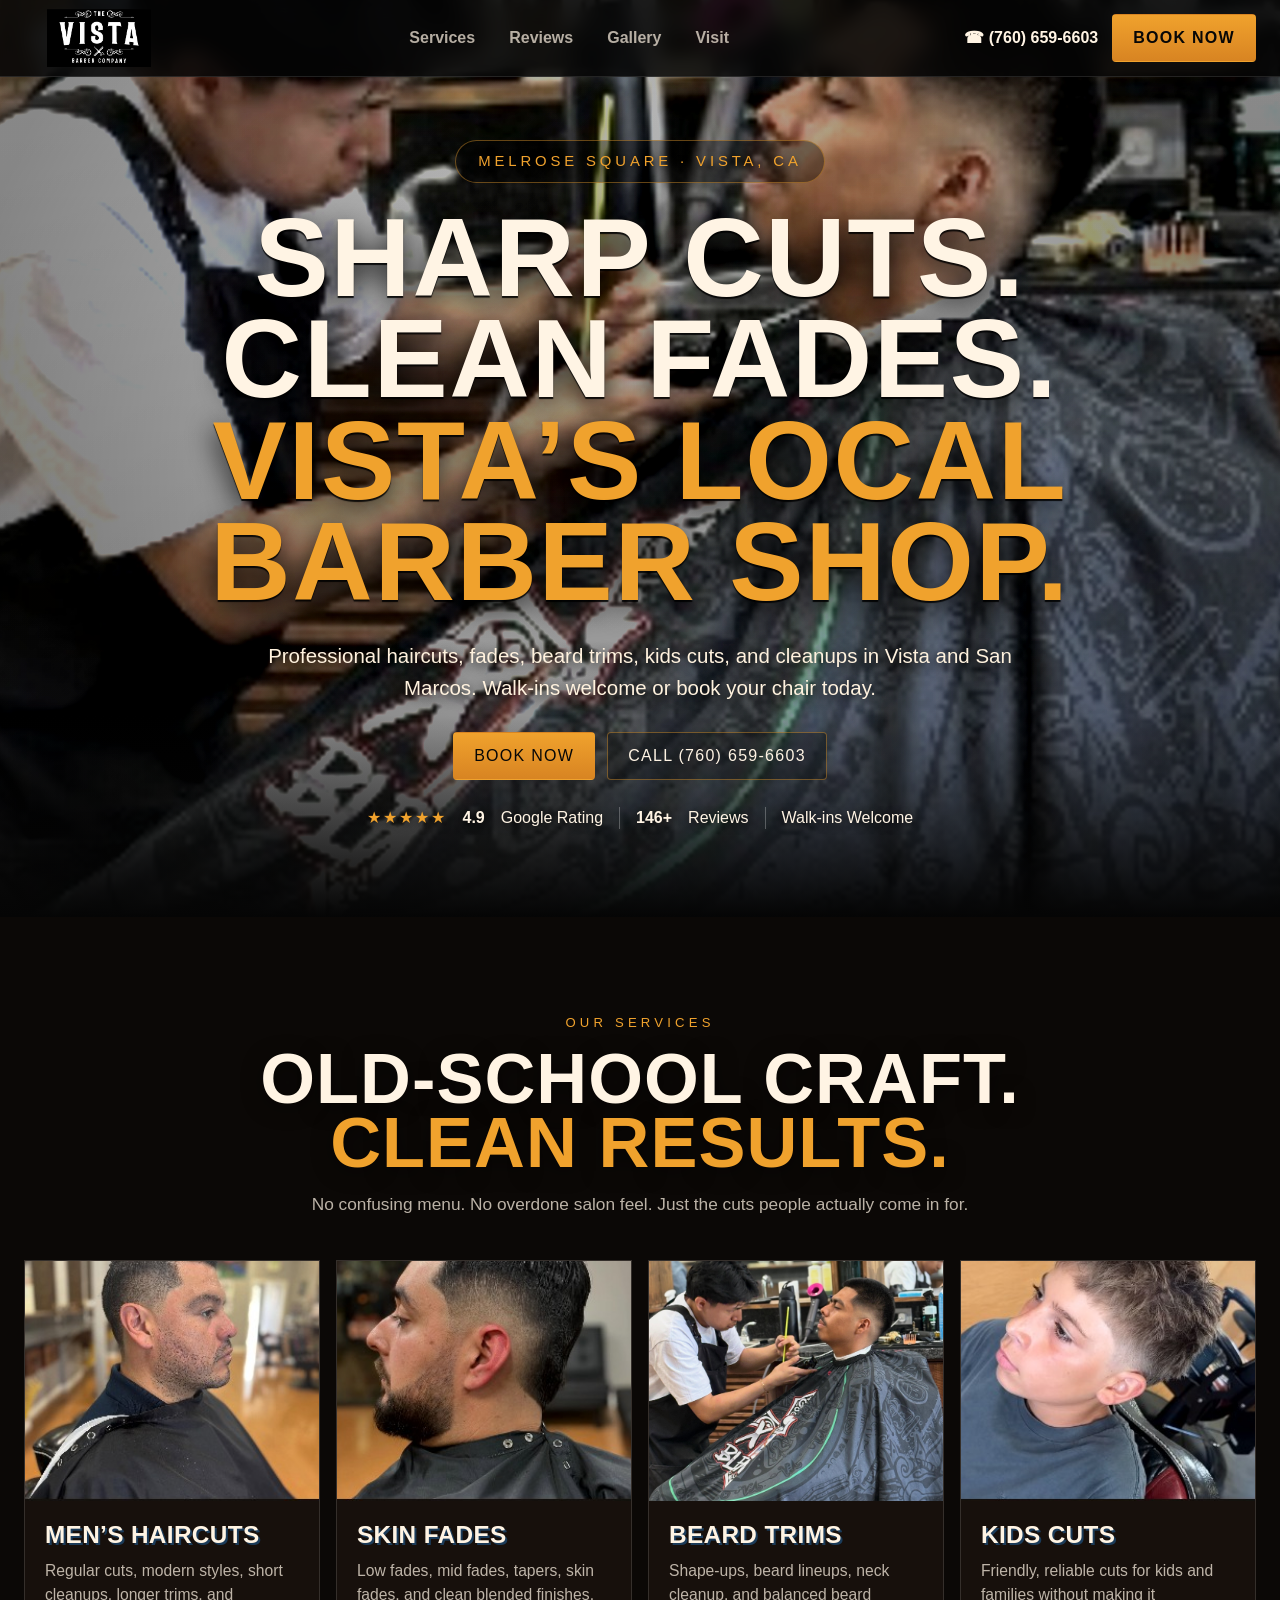
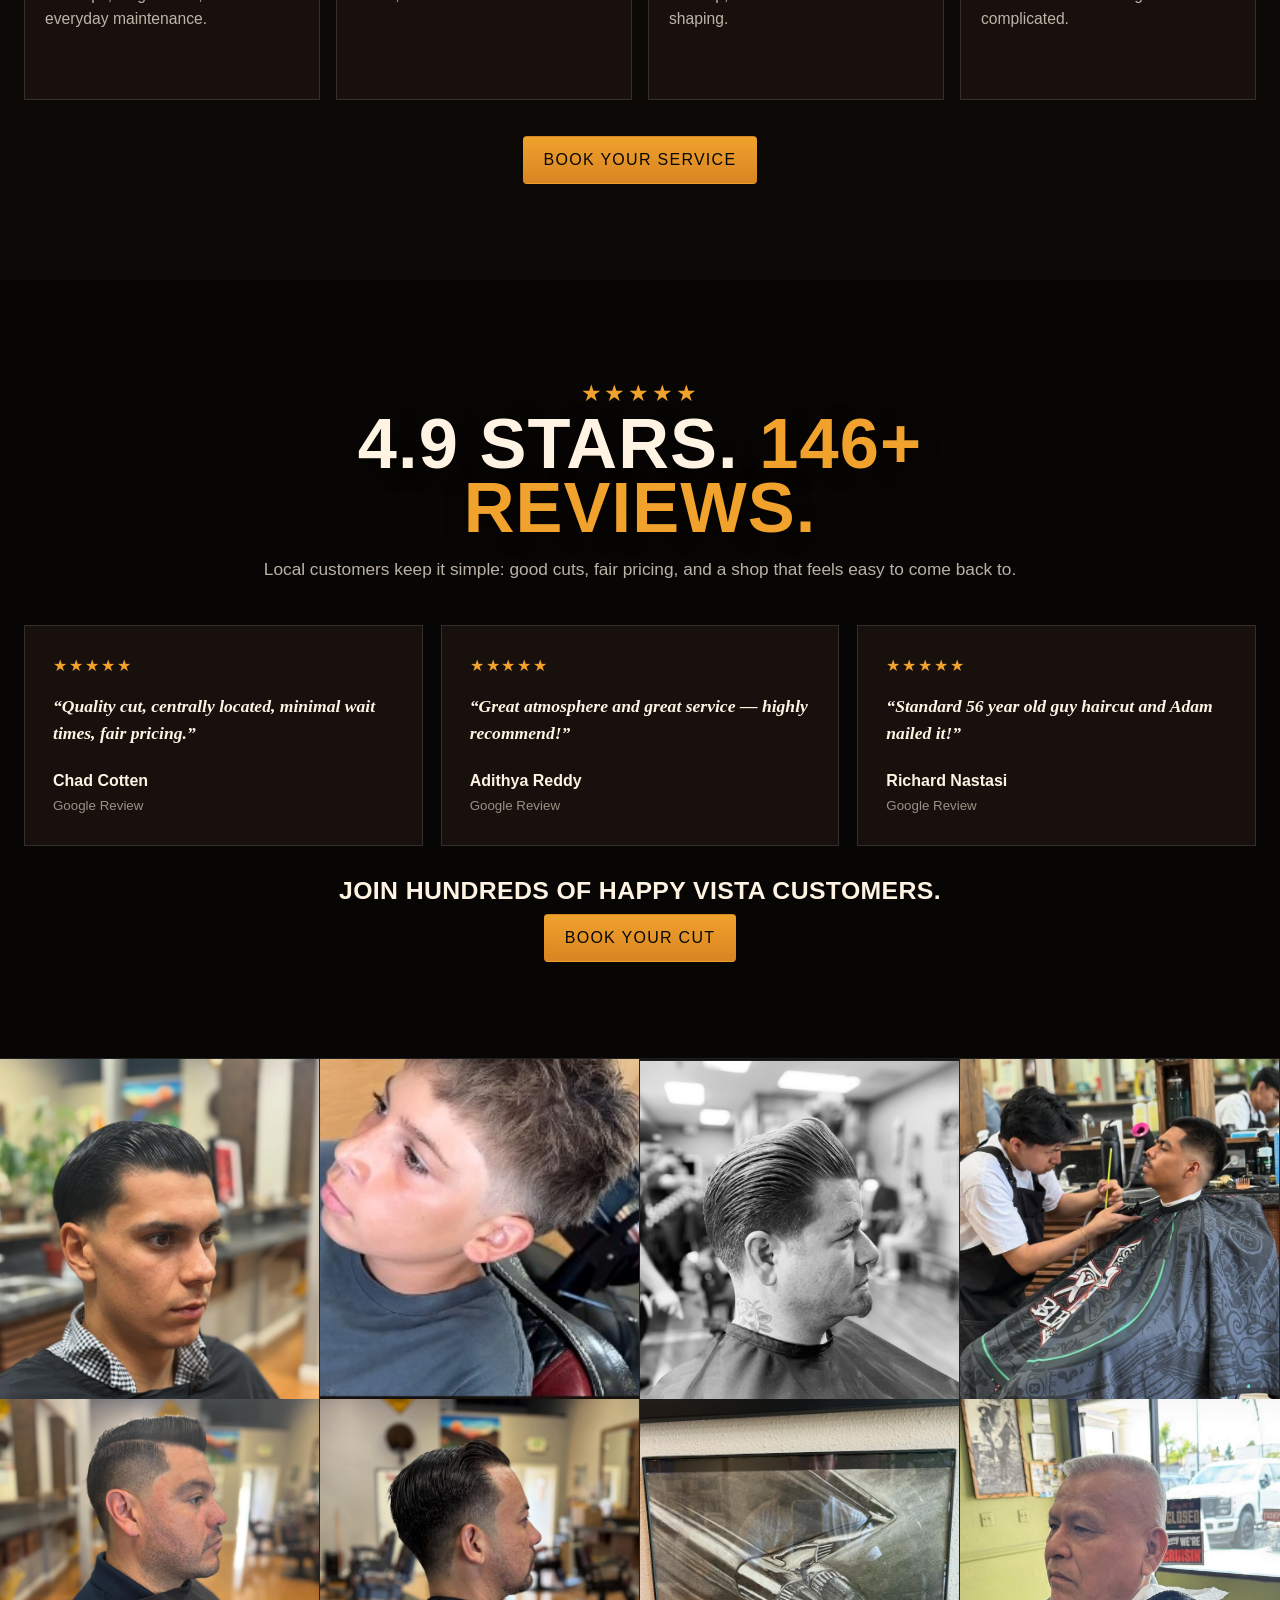
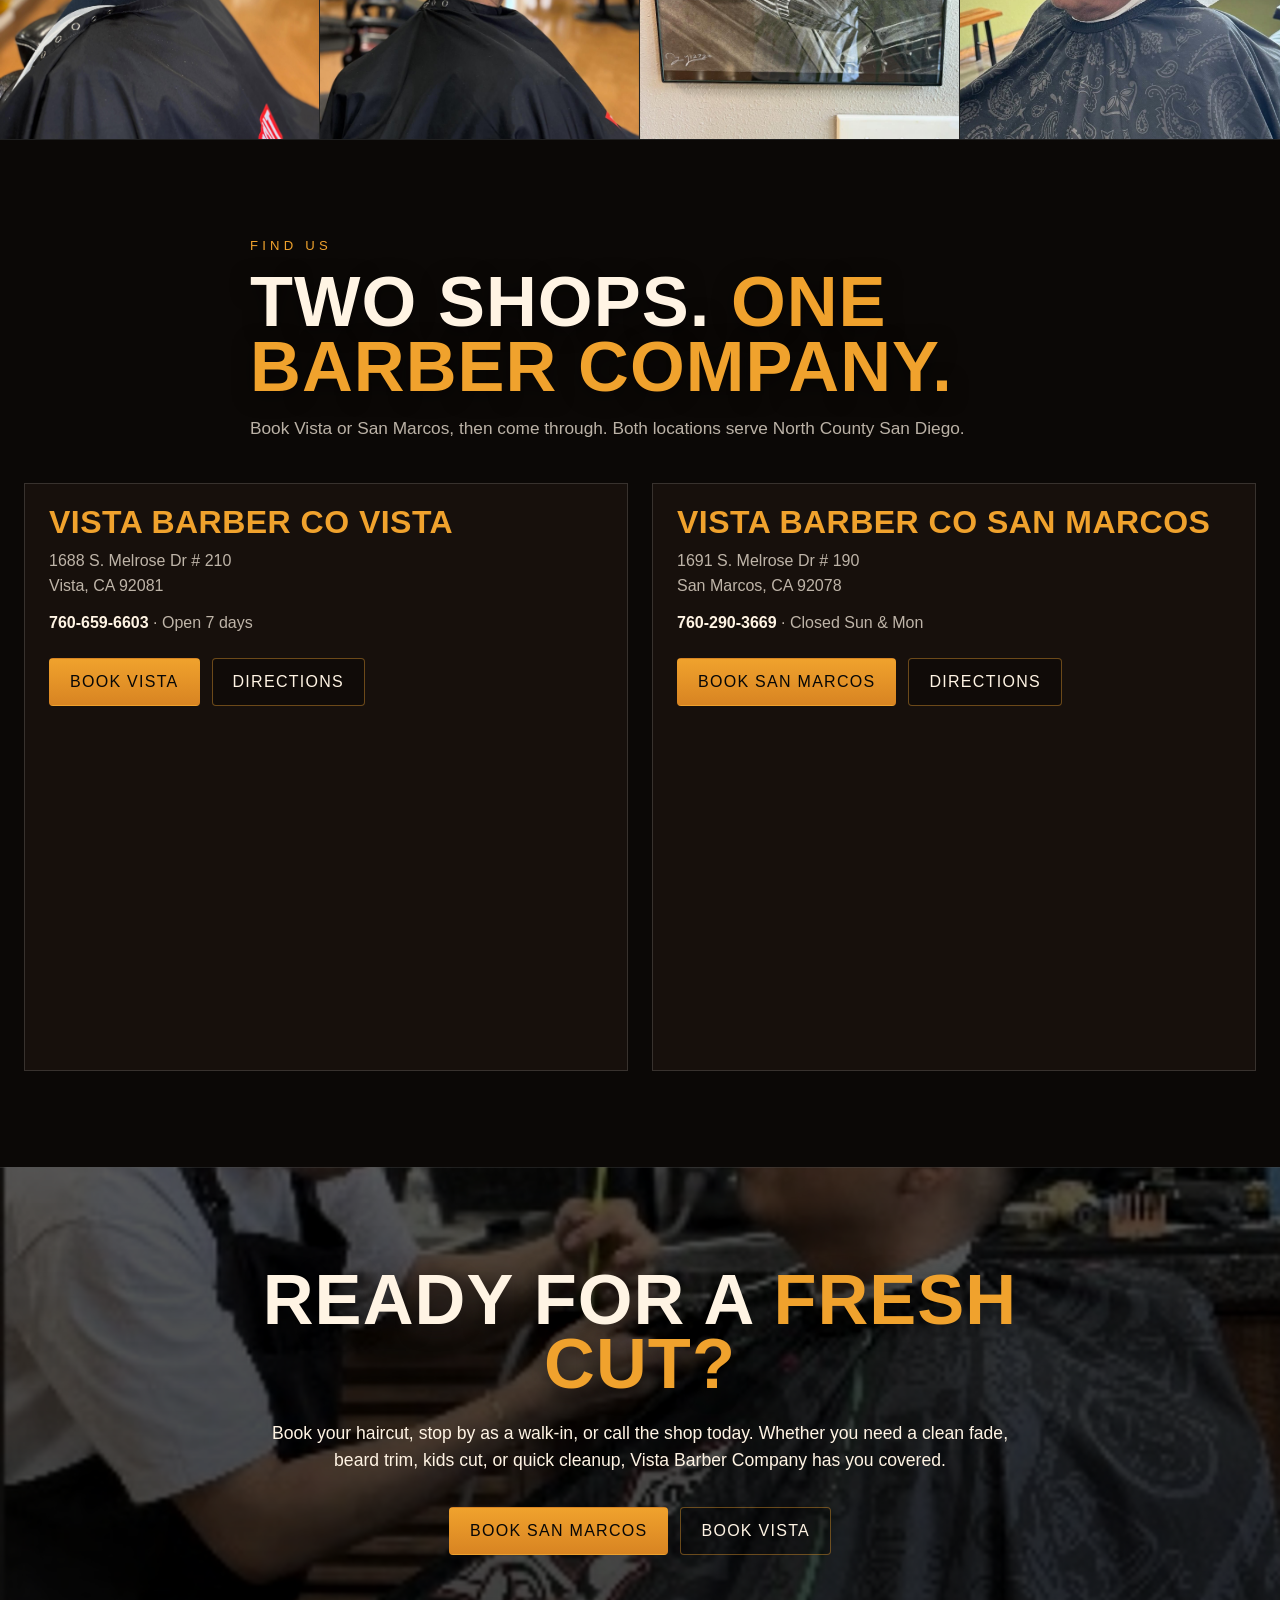
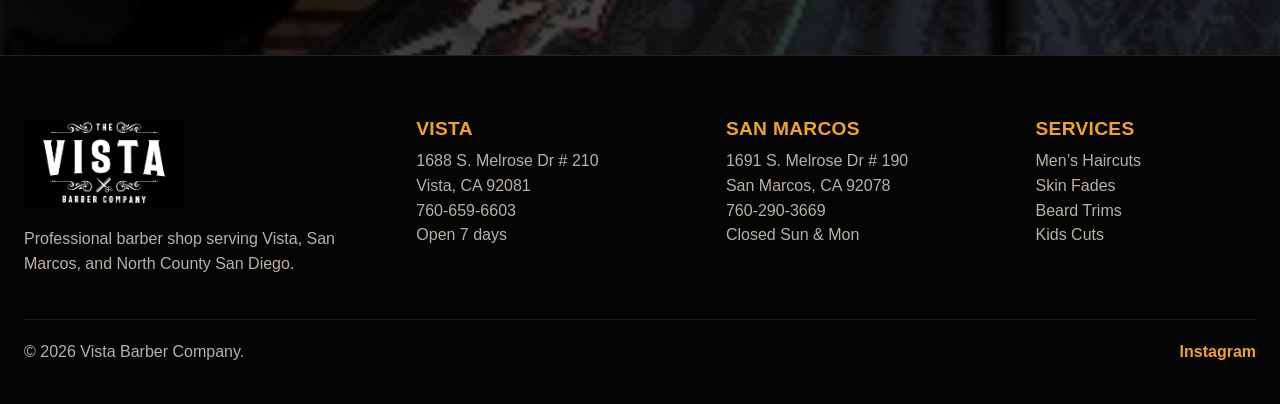
==== commit 0b539095: "Add files via upload" ====
--- a/index.html
+++ b/index.html
@@ -11,8 +11,7 @@
   <meta property="og:type" content="website" />
   <meta name="theme-color" content="#050505" />
   <link rel="icon" href="assets/favicon.svg" type="image/svg+xml" />
-  <link rel="preconnect" href="https://images.unsplash.com" />
-  <link rel="stylesheet" href="styles.css?v=final-hero-gallery" />
+  <link rel="stylesheet" href="styles.css?v=hero-real-instagram-tiles" />
   <script type="application/ld+json">
   {
     "@context": "https://schema.org",
@@ -24,7 +23,7 @@
         "priceRange": "$$",
         "address": {
           "@type": "PostalAddress",
-          "streetAddress": "1688 S Melrose Dr #210",
+          "streetAddress": "1688 S. Melrose Dr #210",
           "addressLocality": "Vista",
           "addressRegion": "CA",
           "postalCode": "92081",
@@ -42,7 +41,7 @@
         "priceRange": "$$",
         "address": {
           "@type": "PostalAddress",
-          "streetAddress": "1691 S Melrose Dr #190",
+          "streetAddress": "1691 S. Melrose Dr #190",
           "addressLocality": "San Marcos",
           "addressRegion": "CA",
           "postalCode": "92078",
@@ -82,6 +81,7 @@
   <main id="main">
     <section class="hero" id="top">
       <div class="hero-bg" aria-hidden="true"></div>
+      <div class="hero-shade" aria-hidden="true"></div>
       <div class="container hero-inner">
         <p class="location-pill">Melrose Square · Vista, CA</p>
         <h1>Sharp Cuts.<br>Clean Fades.<br><span>Vista’s Local Barber Shop.</span></h1>
@@ -126,7 +126,7 @@
         </article>
 
         <article class="service-card">
-          <img src="assets/service-beard.jpg" alt="Vista Barber Company beard trim and haircut" />
+          <img src="assets/service-beard.jpg" alt="Vista Barber Company beard trim and lineup" />
           <div class="service-copy">
             <h3>Beard Trims</h3>
             <p>Shape-ups, beard lineups, neck cleanup, and balanced beard shaping.</p>
@@ -179,21 +179,37 @@
     </section>
 
     <section class="photo-strip" id="gallery" aria-label="Vista Barber Company Instagram photos">
-      <a class="insta-tile" href="https://www.instagram.com/vistabarberco/" target="_blank" rel="noopener" aria-label="Open Vista Barber Company on Instagram">
-        <img src="assets/gallery-1.jpg" alt="Vista Barber Company Instagram post" loading="lazy" />
-        <span class="insta-caption">Clean cuts from the Vista shop.</span>
-      </a>
-      <a class="insta-tile" href="https://www.instagram.com/vistabarberco/" target="_blank" rel="noopener" aria-label="Open Vista Barber Company on Instagram">
-        <img src="assets/gallery-2.jpg" alt="Vista Barber Company Instagram post" loading="lazy" />
-        <span class="insta-caption">Kids cuts. Clean, simple, reliable.</span>
-      </a>
-      <a class="insta-tile" href="https://www.instagram.com/vistabarberco/" target="_blank" rel="noopener" aria-label="Open Vista Barber Company on Instagram">
-        <img src="assets/gallery-3.jpg" alt="Vista Barber Company Instagram post" loading="lazy" />
-        <span class="insta-caption">Sharp classic style, finished clean.</span>
-      </a>
-      <a class="insta-tile" href="https://www.instagram.com/vistabarberco/" target="_blank" rel="noopener" aria-label="Open Vista Barber Company on Instagram">
-        <img src="assets/gallery-4.jpg" alt="Vista Barber Company Instagram post" loading="lazy" />
-        <span class="insta-caption">Vista + San Marcos. Book your chair.</span>
+      <a class="insta-tile" href="https://www.instagram.com/vistabarberco/" target="_blank" rel="noopener" aria-label="Open Vista Barber Company Instagram post">
+        <img src="assets/ig-slick.jpg" alt="Vista Barber Company slick classic haircut Instagram post" loading="lazy" />
+        <span class="insta-caption">Classic cut, clean finish, Vista Barber Co.</span>
+      </a>
+      <a class="insta-tile" href="https://www.instagram.com/vistabarberco/" target="_blank" rel="noopener" aria-label="Open Vista Barber Company Instagram post">
+        <img src="assets/service-kids.jpg" alt="Vista Barber Company kids haircut Instagram post" loading="lazy" />
+        <span class="insta-caption">Kids cuts, done clean without the whole production.</span>
+      </a>
+      <a class="insta-tile" href="https://www.instagram.com/vistabarberco/" target="_blank" rel="noopener" aria-label="Open Vista Barber Company Instagram post">
+        <img src="assets/ig-bw-style.jpg" alt="Vista Barber Company black and white haircut Instagram post" loading="lazy" />
+        <span class="insta-caption">Old-school style with a modern finish.</span>
+      </a>
+      <a class="insta-tile" href="https://www.instagram.com/vistabarberco/" target="_blank" rel="noopener" aria-label="Open Vista Barber Company Instagram post">
+        <img src="assets/ig-chair.jpg" alt="Vista Barber Company barber working in shop Instagram post" loading="lazy" />
+        <span class="insta-caption">In the chair at Vista Barber Company.</span>
+      </a>
+      <a class="insta-tile" href="https://www.instagram.com/vistabarberco/" target="_blank" rel="noopener" aria-label="Open Vista Barber Company Instagram post">
+        <img src="assets/ig-side-before.jpg" alt="Vista Barber Company haircut before Instagram post" loading="lazy" />
+        <span class="insta-caption">Before the cleanup — ready for the chair.</span>
+      </a>
+      <a class="insta-tile" href="https://www.instagram.com/vistabarberco/" target="_blank" rel="noopener" aria-label="Open Vista Barber Company Instagram post">
+        <img src="assets/ig-side-after.jpg" alt="Vista Barber Company haircut after Instagram post" loading="lazy" />
+        <span class="insta-caption">After the cleanup — sharp and blended.</span>
+      </a>
+      <a class="insta-tile" href="https://www.instagram.com/vistabarberco/" target="_blank" rel="noopener" aria-label="Open Vista Barber Company Instagram post">
+        <img src="assets/ig-artwork.jpg" alt="Vista Barber Company shop wall artwork Instagram post" loading="lazy" />
+        <span class="insta-caption">Vintage shop details and barbershop character.</span>
+      </a>
+      <a class="insta-tile" href="https://www.instagram.com/vistabarberco/" target="_blank" rel="noopener" aria-label="Open Vista Barber Company Instagram post">
+        <img src="assets/ig-flattop.jpg" alt="Vista Barber Company haircut customer Instagram post" loading="lazy" />
+        <span class="insta-caption">Regulars, clean cuts, and a real local shop feel.</span>
       </a>
     </section>
 
@@ -244,9 +260,8 @@
   <footer class="site-footer">
     <div class="container footer-grid">
       <div>
-        <a class="brand footer-brand" href="#top" aria-label="Vista Barber Company home">
-          <span class="brand-mark" aria-hidden="true">✂</span>
-          <span class="brand-copy"><b>Vista Barber</b><small>Company</small></span>
+        <a class="footer-logo" href="#top" aria-label="Vista Barber Company home">
+          <img src="assets/vista-barber-logo.png" alt="Vista Barber Company" />
         </a>
         <p>Professional barber shop serving Vista, San Marcos, and North County San Diego.</p>
       </div>
@@ -303,6 +318,6 @@
     </section>
   </div>
 
-  <script src="script.js?v=final-hero-gallery" defer></script>
+  <script src="script.js?v=hero-real-instagram-tiles" defer></script>
 </body>
 </html>
--- a/styles.css
+++ b/styles.css
@@ -1,300 +1,563 @@
 :root {
   --black: #050505;
-  --black-2: #0b0a09;
-  --panel: #17110d;
-  --panel-2: #1e150f;
-  --white: #fff7ec;
-  --muted: #cbb8a6;
-  --muted-2: #8f8071;
-  --orange: #f2a431;
-  --orange-2: #d0832d;
-  --line: rgba(255, 247, 236, .14);
-  --line-orange: rgba(242, 164, 49, .52);
-  --max: 1160px;
-  --header: 72px;
+  --black-2: #0b0806;
+  --panel: #17100c;
+  --panel-2: #21160f;
+  --line: rgba(255,255,255,.13);
+  --line-warm: rgba(235,159,49,.42);
+  --cream: #fff4e4;
+  --muted: rgba(255,244,228,.72);
+  --muted-2: rgba(255,244,228,.56);
+  --gold: #f0a22d;
+  --gold-2: #d88422;
+  --max: 1240px;
+  --header: 76px;
 }
 
 * { box-sizing: border-box; }
 html { scroll-behavior: smooth; scroll-padding-top: var(--header); }
 body {
   margin: 0;
-  color: var(--white);
+  color: var(--cream);
   background: var(--black);
-  font-family: Inter, ui-sans-serif, system-ui, -apple-system, BlinkMacSystemFont, "Segoe UI", Arial, sans-serif;
+  font-family: Arial, Helvetica, sans-serif;
   line-height: 1.55;
   -webkit-font-smoothing: antialiased;
   text-rendering: optimizeLegibility;
 }
-body.modal-open { overflow: hidden; }
+img, iframe { max-width: 100%; }
 a { color: inherit; text-decoration: none; }
-img, iframe { max-width: 100%; }
 p { margin: 0; }
-
-.container { width: min(100% - 36px, var(--max)); margin-inline: auto; }
+button, input, textarea { font: inherit; }
+
+.container {
+  width: min(100% - 48px, var(--max));
+  margin-inline: auto;
+}
+
 .skip-link {
   position: absolute;
   left: 14px;
-  top: 12px;
-  z-index: 200;
-  padding: 10px 14px;
-  background: var(--orange);
+  top: 10px;
+  z-index: 999;
+  transform: translateY(-160%);
+  background: var(--gold);
   color: #050505;
-  transform: translateY(-160%);
+  padding: 9px 13px;
+  font-weight: 900;
 }
 .skip-link:focus { transform: translateY(0); }
 
+.site-header {
+  position: fixed;
+  z-index: 100;
+  inset: 0 0 auto;
+  min-height: var(--header);
+  background: rgba(5,5,5,.86);
+  border-bottom: 1px solid rgba(255,255,255,.11);
+  backdrop-filter: blur(10px);
+}
+.site-header.is-scrolled { background: rgba(5,5,5,.96); }
+.nav-wrap {
+  min-height: var(--header);
+  display: flex;
+  align-items: center;
+  justify-content: space-between;
+  gap: 26px;
+}
+.brand {
+  display: inline-flex;
+  align-items: center;
+  flex: 0 0 auto;
+}
+.brand-logo {
+  display: block;
+  width: 150px;
+  height: 58px;
+  object-fit: contain;
+}
+.desktop-nav {
+  display: flex;
+  align-items: center;
+  justify-content: center;
+  gap: 34px;
+  color: rgba(255,244,228,.7);
+  font-weight: 900;
+}
+.desktop-nav a { transition: color .18s ease; }
+.desktop-nav a:hover { color: var(--gold); }
+.header-actions {
+  display: flex;
+  align-items: center;
+  gap: 14px;
+  font-weight: 900;
+}
+.phone-link { color: var(--cream); }
+
+.btn,
+.mobile-sticky a,
+.mobile-sticky button {
+  border-radius: 4px;
+  border: 1px solid var(--line-warm);
+  min-height: 48px;
+  padding: 13px 20px;
+  display: inline-flex;
+  align-items: center;
+  justify-content: center;
+  gap: 8px;
+  color: var(--cream);
+  background: transparent;
+  font-family: Impact, Haettenschweiler, 'Arial Narrow Bold', sans-serif;
+  text-transform: uppercase;
+  letter-spacing: .08em;
+  line-height: 1;
+  cursor: pointer;
+  transition: transform .16s ease, background .16s ease, border-color .16s ease;
+}
+.btn:hover,
+.mobile-sticky a:hover,
+.mobile-sticky button:hover { transform: translateY(-2px); }
+.btn-gold {
+  color: #070707;
+  background: linear-gradient(180deg, var(--gold), var(--gold-2));
+  border-color: transparent;
+}
+.btn-outline { background: rgba(0,0,0,.28); }
+.btn-outline:hover { background: rgba(240,162,45,.12); }
+.btn.full { width: 100%; }
+
+.hero {
+  position: relative;
+  min-height: 820px;
+  display: grid;
+  place-items: center;
+  padding: calc(var(--header) + 64px) 0 86px;
+  overflow: hidden;
+  isolation: isolate;
+  text-align: center;
+  background: #000;
+}
+.hero-bg {
+  position: absolute;
+  inset: 0;
+  z-index: -3;
+  background-image: url('assets/hero-neck.jpg');
+  background-size: cover;
+  background-position: center 44%;
+  opacity: 1;
+  filter: brightness(1.18) contrast(1.08) saturate(1.08);
+  transform: scale(1.02);
+}
+.hero-shade {
+  position: absolute;
+  inset: 0;
+  z-index: -2;
+  background:
+    radial-gradient(circle at 50% 48%, rgba(0,0,0,.10) 0%, rgba(0,0,0,.16) 42%, rgba(0,0,0,.36) 86%),
+    linear-gradient(180deg, rgba(0,0,0,.10), rgba(0,0,0,.24));
+}
+.hero::after {
+  content: '';
+  position: absolute;
+  inset: 0;
+  z-index: -1;
+  background: linear-gradient(180deg, rgba(0,0,0,.04), rgba(0,0,0,.14) 78%, #050505 100%);
+}
+.hero-inner { position: relative; z-index: 2; }
+.location-pill {
+  width: fit-content;
+  margin: 0 auto 24px;
+  padding: 9px 22px;
+  border: 1px solid var(--line-warm);
+  border-radius: 999px;
+  color: var(--gold);
+  background: rgba(0,0,0,.38);
+  font-family: Impact, Haettenschweiler, 'Arial Narrow Bold', sans-serif;
+  text-transform: uppercase;
+  letter-spacing: .26em;
+  font-size: .93rem;
+  text-shadow: 0 2px 10px #000;
+}
 h1, h2, h3 {
   margin: 0;
-  font-family: Impact, Haettenschweiler, "Arial Narrow Bold", sans-serif;
+  font-family: Impact, Haettenschweiler, 'Arial Narrow Bold', sans-serif;
   text-transform: uppercase;
+  line-height: .91;
   letter-spacing: .015em;
-  line-height: .94;
-}
-h1 { font-size: clamp(3.45rem, 8vw, 6.8rem); text-align: center; }
-h1 span, h2 span { color: var(--orange); }
-h2 { font-size: clamp(2.4rem, 5vw, 5.25rem); }
-h3 { font-size: 1.36rem; }
-
-.site-header {
+}
+h1 {
+  margin-inline: auto;
+  max-width: 980px;
+  color: var(--cream);
+  font-size: clamp(4rem, 8.7vw, 8.8rem);
+  text-shadow: 0 7px 28px rgba(0,0,0,.95), 0 2px 1px rgba(0,0,0,.85);
+}
+h1 span { color: var(--gold); }
+.hero-lead {
+  max-width: 760px;
+  margin: 28px auto 28px;
+  color: #fff2de;
+  font-size: clamp(1rem, 1.6vw, 1.32rem);
+  text-shadow: 0 3px 12px rgba(0,0,0,.9);
+}
+.hero-actions,
+.center-actions,
+.review-cta,
+.final-actions,
+.location-actions {
+  display: flex;
+  align-items: center;
+  justify-content: center;
+  flex-wrap: wrap;
+  gap: 12px;
+}
+.hero-proof {
+  margin-top: 26px;
+  display: flex;
+  justify-content: center;
+  align-items: center;
+  flex-wrap: wrap;
+  gap: 16px;
+  color: var(--cream);
+  text-shadow: 0 2px 10px rgba(0,0,0,.9);
+}
+.hero-proof i {
+  width: 1px;
+  height: 22px;
+  background: rgba(255,255,255,.26);
+}
+.stars { color: var(--gold); letter-spacing: .12em; }
+.big { font-size: 1.45rem; }
+
+.section { padding: 96px 0; }
+.section-heading { margin-bottom: 42px; max-width: 780px; }
+.section-heading.center { text-align: center; margin-inline: auto; }
+.eyebrow {
+  margin-bottom: 14px;
+  color: var(--gold);
+  font-family: Impact, Haettenschweiler, 'Arial Narrow Bold', sans-serif;
+  text-transform: uppercase;
+  letter-spacing: .32em;
+  font-size: .82rem;
+}
+h2 {
+  color: var(--cream);
+  font-size: clamp(2.6rem, 5.5vw, 5.2rem);
+  text-shadow: 0 4px 20px rgba(0,0,0,.5);
+}
+h2 span { color: var(--gold); }
+.section-heading p:not(.eyebrow):not(.stars) {
+  margin-top: 16px;
+  color: var(--muted);
+  font-size: 1.08rem;
+}
+
+.services-section { background: var(--black-2); }
+.service-grid {
+  display: grid;
+  grid-template-columns: repeat(4, minmax(0, 1fr));
+  gap: 16px;
+}
+.service-card {
+  display: flex;
+  min-width: 0;
+  min-height: 440px;
+  flex-direction: column;
+  overflow: hidden;
+  background: var(--panel);
+  border: 1px solid rgba(255,255,255,.13);
+}
+.service-card img {
+  display: block;
+  width: 100%;
+  height: 240px;
+  object-fit: cover;
+  object-position: center;
+  background: #111;
+}
+.service-copy { padding: 22px 20px 26px; }
+.service-card h3 {
+  margin-bottom: 12px;
+  color: var(--cream);
+  font-size: 1.52rem;
+  line-height: .98;
+  text-shadow: 2px 2px 0 rgba(29,83,130,.65);
+}
+.service-card p { color: var(--muted); font-size: .98rem; }
+.center-actions { margin-top: 36px; }
+
+.reviews-section { background: #080604; }
+.review-grid {
+  display: grid;
+  grid-template-columns: repeat(3, 1fr);
+  gap: 18px;
+}
+.review-grid figure {
+  margin: 0;
+  padding: 28px;
+  background: var(--panel);
+  border: 1px solid rgba(255,255,255,.13);
+}
+.review-grid blockquote {
+  margin: 14px 0 22px;
+  color: var(--cream);
+  font-family: Georgia, 'Times New Roman', serif;
+  font-weight: 700;
+  font-style: italic;
+  font-size: 1.1rem;
+}
+.review-grid figcaption { display: grid; gap: 2px; }
+.review-grid small { color: var(--muted-2); }
+.review-cta { flex-direction: column; margin-top: 34px; }
+.review-cta h3 { font-size: 1.55rem; }
+
+.photo-strip {
+  display: grid;
+  grid-template-columns: repeat(4, 1fr);
+  border-top: 1px solid rgba(255,255,255,.12);
+  border-bottom: 1px solid rgba(255,255,255,.12);
+  background: #000;
+}
+.insta-tile {
+  position: relative;
+  display: block;
+  height: 340px;
+  overflow: hidden;
+  background: #080808;
+  border-right: 1px solid rgba(255,255,255,.12);
+}
+.insta-tile:last-child { border-right: 0; }
+.insta-tile img {
+  display: block;
+  width: 100%;
+  height: 100%;
+  object-fit: cover;
+  object-position: center;
+  transition: transform .32s ease, filter .32s ease;
+}
+.insta-tile::after {
+  content: '';
+  position: absolute;
+  inset: 0;
+  background: rgba(0,0,0,.68);
+  opacity: 0;
+  transition: opacity .22s ease;
+}
+.insta-caption {
+  position: absolute;
+  z-index: 2;
+  inset: 0;
+  display: grid;
+  place-items: center;
+  padding: 26px;
+  text-align: center;
+  color: var(--cream);
+  font-weight: 900;
+  font-size: 1.05rem;
+  line-height: 1.35;
+  opacity: 0;
+  transform: translateY(10px);
+  transition: opacity .22s ease, transform .22s ease;
+  text-shadow: 0 2px 12px rgba(0,0,0,.9);
+}
+.insta-tile:hover img { transform: scale(1.05); filter: saturate(.9) contrast(1.08); }
+.insta-tile:hover::after,
+.insta-tile:hover .insta-caption { opacity: 1; }
+.insta-tile:hover .insta-caption { transform: translateY(0); }
+
+.visit-section { background: var(--black-2); }
+.location-grid {
+  display: grid;
+  grid-template-columns: repeat(2, 1fr);
+  gap: 24px;
+}
+.location-card {
+  overflow: hidden;
+  background: var(--panel);
+  border: 1px solid rgba(255,255,255,.14);
+}
+.location-card h3 {
+  padding: 24px 24px 0;
+  color: var(--gold);
+  font-size: 2rem;
+}
+.location-card p {
+  padding: 0 24px;
+  margin-top: 12px;
+  color: var(--muted);
+}
+.location-card a:not(.btn) { color: var(--cream); font-weight: 900; }
+.location-actions {
+  justify-content: flex-start;
+  padding: 22px 24px 24px;
+}
+.location-card iframe {
+  display: block;
+  width: 100%;
+  height: 340px;
+  border: 0;
+  filter: grayscale(.15) contrast(1.03);
+}
+
+.final-section {
+  position: relative;
+  overflow: hidden;
+  padding: 100px 0;
+  background: linear-gradient(rgba(0,0,0,.66), rgba(0,0,0,.74)), url('assets/hero-neck.jpg') center/cover;
+  border-top: 1px solid rgba(255,255,255,.1);
+}
+.final-inner { text-align: center; max-width: 900px; }
+.final-inner h2 { margin-inline: auto; }
+.final-inner p {
+  max-width: 780px;
+  margin: 24px auto 32px;
+  color: var(--cream);
+  font-size: 1.1rem;
+}
+
+.site-footer {
+  padding: 64px 0 40px;
+  background: #050505;
+  border-top: 1px solid rgba(255,255,255,.12);
+}
+.footer-grid {
+  display: grid;
+  grid-template-columns: 1.3fr 1fr 1fr .8fr;
+  gap: 34px;
+}
+.footer-logo img {
+  width: 160px;
+  height: auto;
+  display: block;
+  margin-bottom: 18px;
+}
+.site-footer h3 { color: var(--gold); margin: 0 0 12px; font-size: 1.2rem; }
+.site-footer p,
+.site-footer li { color: var(--muted); }
+.site-footer ul { list-style: none; padding: 0; margin: 0; }
+.site-footer a:hover { color: var(--gold); }
+.footer-bottom {
+  margin-top: 42px;
+  padding-top: 20px;
+  border-top: 1px solid rgba(255,255,255,.1);
+  display: flex;
+  justify-content: space-between;
+  gap: 18px;
+  color: var(--muted-2);
+}
+.footer-bottom a { color: var(--gold); font-weight: 900; }
+
+.mobile-sticky {
   position: fixed;
-  inset: 0 0 auto 0;
-  z-index: 100;
-  min-height: var(--header);
-  background: rgba(5,5,5,.9);
-  border-bottom: 1px solid rgba(255,255,255,.08);
+  z-index: 98;
+  display: none;
+  left: 10px;
+  right: 10px;
+  bottom: 10px;
+  grid-template-columns: repeat(3, 1fr);
+  gap: 8px;
+  padding: 8px;
+  background: rgba(5,5,5,.94);
+  border: 1px solid rgba(255,255,255,.16);
   backdrop-filter: blur(10px);
 }
-.site-header.is-scrolled { background: rgba(5,5,5,.97); }
-.nav-wrap { min-height: var(--header); display: flex; align-items: center; justify-content: space-between; gap: 22px; }
-.brand {
-  display: inline-flex;
-  align-items: center;
-  min-width: max-content;
-}
-.brand-logo {
-  display: block;
-  width: auto;
-  height: 46px;
-  max-width: 132px;
-  object-fit: contain;
-}
-.desktop-nav { display: flex; gap: 32px; color: rgba(255,247,236,.68); font-weight: 800; }
-.desktop-nav a:hover { color: var(--white); }
-.header-actions { display: flex; align-items: center; gap: 14px; }
-.phone-link { color: var(--white); font-weight: 950; white-space: nowrap; }
-
-.btn {
-  display: inline-flex;
-  min-height: 46px;
+.mobile-sticky button { width: 100%; }
+.mobile-sticky a,
+.mobile-sticky button { min-height: 48px; padding: 10px; font-size: .9rem; }
+
+.booking-modal {
+  position: fixed;
+  z-index: 150;
+  inset: 0;
+  display: none;
   align-items: center;
   justify-content: center;
-  gap: 8px;
-  padding: 13px 24px;
-  border: 1px solid transparent;
-  border-radius: 4px;
-  font-family: Impact, Haettenschweiler, "Arial Narrow Bold", sans-serif;
-  font-size: 1rem;
-  letter-spacing: .08em;
+  padding: 22px;
+}
+.booking-modal.is-open { display: flex; }
+.modal-backdrop {
+  position: absolute;
+  inset: 0;
+  background: rgba(0,0,0,.78);
+}
+.modal-card {
+  position: relative;
+  width: min(760px, 100%);
+  max-height: min(86vh, 760px);
+  overflow: auto;
+  padding: 34px;
+  background: #090909;
+  border: 1px solid var(--line-warm);
+  box-shadow: 0 25px 90px rgba(0,0,0,.65);
+}
+.modal-close {
+  position: absolute;
+  top: 12px;
+  right: 14px;
+  width: 42px;
+  height: 42px;
+  border: 1px solid rgba(255,255,255,.18);
+  background: #151515;
+  color: var(--cream);
+  font-size: 2rem;
   line-height: 1;
-  text-transform: uppercase;
   cursor: pointer;
-  white-space: nowrap;
-  transition: transform .18s ease, background .18s ease, border-color .18s ease;
-}
-.btn:hover { transform: translateY(-2px); }
-.btn-gold { background: linear-gradient(135deg, var(--orange), var(--orange-2)); color: #060606; }
-.btn-outline { color: var(--white); border-color: var(--line-orange); background: rgba(0,0,0,.18); }
-.btn-outline:hover { border-color: var(--orange); background: rgba(242,164,49,.08); }
-.full { width: 100%; }
-
-.hero {
-  min-height: 790px;
-  position: relative;
-  isolation: isolate;
-  display: grid;
-  place-items: center;
-  padding: calc(var(--header) + 70px) 0 95px;
-  overflow: hidden;
-}
-.hero-bg {
-  position: absolute;
-  inset: 0;
-  z-index: 0;
-  background:
-    linear-gradient(90deg, rgba(5,5,5,.02), rgba(5,5,5,0) 46%, rgba(5,5,5,.02)),
-    linear-gradient(0deg, rgba(5,5,5,.04), rgba(5,5,5,0) 55%, rgba(5,5,5,.04)),
-    url("assets/hero-neck.jpg") center 43% / cover;
-  filter: saturate(1.14) contrast(1.06) brightness(1.35);
-}
-.hero-bg::after {
-  content: "";
-  position: absolute;
-  inset: 0;
-  background: radial-gradient(circle at center, rgba(0,0,0,0) 0 52%, rgba(0,0,0,.03) 90%);
-}
-.hero-inner { position: relative; z-index: 2; display: grid; justify-items: center; text-align: center; text-shadow: 0 5px 18px rgba(0,0,0,.94), 0 1px 0 rgba(0,0,0,.95); }
-.location-pill {
-  margin-bottom: 28px;
-  padding: 7px 18px;
-  border: 1px solid var(--line-orange);
-  color: var(--orange);
-  border-radius: 999px;
-  font-size: .84rem;
-  font-weight: 950;
-  text-transform: uppercase;
-  letter-spacing: .28em;
-}
-.hero-lead { max-width: 680px; margin: 28px 0 30px; color: var(--muted); font-size: clamp(1.05rem, 1.7vw, 1.28rem); }
-.hero-actions, .final-actions, .center-actions, .location-actions { display: flex; flex-wrap: wrap; justify-content: center; gap: 12px; }
-.hero-proof { margin-top: 28px; display: flex; flex-wrap: wrap; justify-content: center; gap: 18px; color: var(--muted); }
-.hero-proof strong { color: var(--white); }
-.hero-proof i { display: block; width: 1px; height: 20px; background: var(--line); }
-.stars { color: var(--orange); letter-spacing: .14em; }
-
-.section { padding: 98px 0; }
-.section-heading { max-width: 770px; margin-bottom: 44px; }
-.section-heading.center { text-align: center; margin-left: auto; margin-right: auto; }
-.section-heading p:not(.eyebrow):not(.stars) { margin-top: 18px; color: var(--muted); font-size: 1.08rem; }
-.eyebrow { color: var(--orange); font-size: .78rem; font-weight: 950; text-transform: uppercase; letter-spacing: .34em; margin-bottom: 14px; }
-.services-section { background: #090604; }
-.service-grid { display: grid; grid-template-columns: repeat(4, minmax(0, 1fr)); gap: 14px; }
-.service-card { border: 1px solid var(--line); background: var(--panel); overflow: hidden; min-width: 0; }
-.service-card img { width: 100%; height: 190px; display: block; object-fit: cover; filter: saturate(.92) contrast(1.05); }
-.service-copy { padding: 16px 14px 18px; min-height: 142px; }
-.service-card h3 { margin-bottom: 10px; color: var(--white); text-shadow: 2px 2px 0 rgba(40,110,180,.55); font-size: clamp(1rem, 1.55vw, 1.28rem); }
-.service-card p { color: var(--muted); font-size: .94rem; }
-.center-actions { margin-top: 34px; }
-
-.reviews-section { background: #050505; border-top: 1px solid rgba(255,255,255,.05); }
-.big { font-size: 1.15rem; margin-bottom: 12px; }
-.review-grid { display: grid; grid-template-columns: repeat(3, 1fr); gap: 18px; }
-.review-grid figure { margin: 0; padding: 30px; border: 1px solid var(--line); background: var(--panel); }
-.review-grid blockquote { margin: 12px 0 28px; color: var(--white); font-size: 1.06rem; font-weight: 850; font-style: italic; }
-.review-grid figcaption { display: grid; gap: 2px; }
-.review-grid small { color: var(--muted-2); font-weight: 800; }
-.review-cta { margin-top: 34px; text-align: center; }
-.review-cta h3 { margin-bottom: 20px; }
-
-.photo-strip { display: grid; grid-template-columns: repeat(4, 1fr); border-block: 1px solid var(--line); background: #050505; }
-.insta-tile { position: relative; display: block; min-height: 320px; overflow: hidden; border-right: 1px solid var(--line); color: var(--white); }
-.insta-tile:last-child { border-right: 0; }
-.insta-tile img { width: 100%; height: 320px; object-fit: cover; display: block; filter: saturate(.98) contrast(1.04); transition: transform .28s ease, filter .28s ease; }
-.insta-tile::after { content: ""; position: absolute; inset: 0; background: rgba(0,0,0,.74); opacity: 0; transition: opacity .2s ease; }
-.insta-caption { position: absolute; z-index: 2; inset: 0; display: grid; place-items: center; padding: 28px; color: var(--white); font-weight: 950; line-height: 1.35; text-align: center; text-shadow: 0 2px 14px rgba(0,0,0,.9); opacity: 0; transform: scale(.96); transition: transform .22s ease, opacity .22s ease; pointer-events: none; }
-.insta-tile:hover img, .insta-tile:focus-visible img { transform: scale(1.04); filter: saturate(.88) contrast(1.08) brightness(.78); }
-.insta-tile:hover::after, .insta-tile:focus-visible::after { opacity: 1; }
-.insta-tile:hover .insta-caption, .insta-tile:focus-visible .insta-caption { opacity: 1; transform: scale(1); }
-
-.visit-section { background: #080706; }
-.location-grid { display: grid; grid-template-columns: repeat(2, 1fr); gap: 22px; }
-.location-card { padding: 26px; border: 1px solid var(--line); background: var(--panel); }
-.location-card h3 { color: var(--orange); margin-bottom: 15px; }
-.location-card p { color: var(--muted); margin-bottom: 14px; }
-.location-card a:not(.btn) { color: var(--white); font-weight: 900; }
-.location-actions { justify-content: flex-start; margin: 20px 0 22px; }
-.location-card iframe { width: 100%; height: 310px; display: block; border: 1px solid var(--line); filter: grayscale(.2) contrast(1.02); background: #101010; }
-
-.final-section {
-  padding: 88px 0 92px;
-  position: relative;
-  text-align: center;
-  overflow: hidden;
-  background:
-    linear-gradient(90deg, rgba(5,5,5,.94), rgba(5,5,5,.72), rgba(5,5,5,.94)),
-    url("https://images.unsplash.com/photo-1585747860715-2ba37e788b70?auto=format&fit=crop&w=1800&q=80") center / cover;
-  border-top: 1px solid rgba(255,255,255,.07);
-}
-.final-inner { display: grid; justify-items: center; }
-.final-inner p { max-width: 710px; margin: 24px 0 28px; color: var(--muted); font-size: 1.1rem; }
-
-.site-footer { padding: 58px 0 94px; background: #050505; border-top: 1px solid var(--line); }
-.footer-grid { display: grid; grid-template-columns: 1.2fr 1fr 1fr .8fr; gap: 38px; }
-.footer-brand { margin-bottom: 16px; }
-.site-footer h3 { color: var(--orange); font-size: 1rem; letter-spacing: .14em; margin-bottom: 12px; }
-.site-footer p, .site-footer li { color: var(--muted); }
-.site-footer ul { margin: 0; padding: 0; list-style: none; display: grid; gap: 6px; }
-.site-footer a { color: var(--white); }
-.footer-bottom { display: flex; justify-content: space-between; gap: 18px; margin-top: 44px; padding-top: 22px; border-top: 1px solid var(--line); color: var(--muted-2); }
-
-.mobile-sticky { display: none; }
-.booking-modal { position: fixed; inset: 0; z-index: 300; display: none; align-items: center; justify-content: center; padding: 20px; }
-.booking-modal.is-open { display: flex; }
-.modal-backdrop { position: absolute; inset: 0; background: rgba(0,0,0,.82); backdrop-filter: blur(5px); }
-.modal-card { position: relative; width: min(100%, 780px); max-height: min(90vh, 760px); overflow: auto; padding: 34px; border: 1px solid var(--line-orange); background: #0b0a09; box-shadow: 0 30px 90px rgba(0,0,0,.7); }
-.modal-card h2 { font-size: clamp(2rem, 4vw, 3.65rem); margin-bottom: 22px; }
-.modal-close { position: absolute; top: 14px; right: 14px; width: 42px; height: 42px; border: 1px solid var(--line); background: transparent; color: var(--white); font-size: 2rem; line-height: 1; cursor: pointer; }
-.modal-locations { display: grid; grid-template-columns: repeat(2, 1fr); gap: 16px; }
-.modal-locations article { padding: 22px; border: 1px solid var(--line); background: var(--panel); }
-.modal-locations h3 { color: var(--orange); margin-bottom: 14px; }
+}
+.modal-card h2 { font-size: clamp(2.2rem, 5vw, 4.2rem); margin-bottom: 24px; }
+.modal-locations {
+  display: grid;
+  grid-template-columns: repeat(2, 1fr);
+  gap: 16px;
+}
+.modal-locations article {
+  padding: 22px;
+  background: var(--panel);
+  border: 1px solid rgba(255,255,255,.13);
+}
+.modal-locations h3 { color: var(--gold); margin-bottom: 12px; font-size: 1.65rem; }
 .modal-locations p { color: var(--muted); margin-bottom: 14px; }
-.modal-locations a:not(.btn) { color: var(--white); font-weight: 900; }
-
-@media (max-width: 980px) {
-  .desktop-nav, .phone-link { display: none; }
-  .review-grid, .location-grid { grid-template-columns: 1fr; }
+.modal-locations a:not(.btn) { color: var(--cream); font-weight: 900; }
+
+@media (max-width: 1120px) {
+  .desktop-nav { gap: 20px; }
+  .service-grid { grid-template-columns: repeat(4, minmax(0, 1fr)); }
   .photo-strip { grid-template-columns: repeat(2, 1fr); }
-  .footer-grid { grid-template-columns: 1fr 1fr; }
-}
-@media (max-width: 900px) {
-  .service-grid { grid-template-columns: repeat(4, minmax(0, 1fr)); gap: 10px; }
-  .service-card img { height: 150px; }
-  .service-copy { padding: 13px 11px 15px; min-height: 150px; }
-  .service-card p { font-size: .88rem; }
-}
-@media (max-width: 720px) {
-  .service-grid { grid-template-columns: repeat(2, 1fr); }
-  .service-card img { height: 210px; }
-}
-@media (max-width: 680px) {
-  :root { --header: 64px; }
+  .insta-tile { height: 300px; }
+}
+
+@media (max-width: 940px) {
+  .service-grid { grid-template-columns: repeat(2, minmax(0, 1fr)); }
+}
+
+@media (max-width: 860px) {
+  .desktop-nav { display: none; }
+  .phone-link span { display: none; }
+  .brand-logo { width: 122px; height: 50px; }
+  .hero { min-height: 740px; }
+  .review-grid, .location-grid, .footer-grid { grid-template-columns: 1fr; }
+  h1 { font-size: clamp(3.7rem, 14vw, 6.8rem); }
+}
+
+@media (max-width: 620px) {
+  body { padding-bottom: 78px; }
   .container { width: min(100% - 28px, var(--max)); }
-  .brand-logo { height: 40px; max-width: 116px; }
-  .header-actions .btn { display: none; }
-  .hero { min-height: 690px; padding-bottom: 80px; }
-  h1 { font-size: clamp(3.1rem, 16vw, 5.4rem); }
-  h2 { font-size: clamp(2.3rem, 12vw, 4.2rem); }
-  .hero-actions, .final-actions { width: 100%; }
-  .hero-actions .btn, .final-actions .btn { width: 100%; }
-  .hero-proof { gap: 10px; font-size: .93rem; }
+  .site-header { position: absolute; }
+  .header-actions { display: none; }
+  .hero { min-height: 720px; padding-top: 116px; }
+  .hero-bg { background-position: center; }
+  .location-pill { font-size: .72rem; letter-spacing: .17em; }
+  .hero-proof { gap: 10px; font-size: .9rem; }
   .hero-proof i { display: none; }
-  .section { padding: 72px 0; }
-  .service-grid { grid-template-columns: repeat(2, 1fr); }
-  .service-card img { height: 210px; }
-  .photo-strip { grid-template-columns: 1fr; }
-  .insta-tile { min-height: 280px; border-right: 0; border-bottom: 1px solid var(--line); }
-  .insta-tile img { height: 280px; }
-  .footer-grid { grid-template-columns: 1fr; }
-  .footer-bottom { flex-direction: column; }
-  .modal-card { padding: 26px 18px; }
-  .modal-locations { grid-template-columns: 1fr; }
-  .mobile-sticky {
-    position: fixed;
-    z-index: 150;
-    left: 0;
-    right: 0;
-    bottom: 0;
-    display: grid;
-    grid-template-columns: repeat(3, 1fr);
-    background: #050505;
-    border-top: 1px solid var(--line-orange);
-  }
-  .mobile-sticky a, .mobile-sticky button {
-    min-height: 58px;
-    display: grid;
-    place-items: center;
-    border: 0;
-    border-right: 1px solid var(--line);
-    background: #050505;
-    color: var(--white);
-    font: 900 .9rem/1 Inter, system-ui, sans-serif;
-    text-transform: uppercase;
-    letter-spacing: .08em;
-  }
-  .mobile-sticky button { background: var(--orange); color: #050505; }
-  body { padding-bottom: 58px; }
-}
-
-@media (max-width: 460px) {
-  .service-grid { grid-template-columns: 1fr; }
-  .service-card img { height: 255px; }
-}
+  .hero-actions .btn { width: 100%; }
+  .service-grid, .photo-strip, .modal-locations { grid-template-columns: 1fr; }
+  .service-card { min-height: auto; }
+  .service-card img { height: 260px; }
+  .insta-tile { height: 320px; }
+  .location-actions .btn, .final-actions .btn { width: 100%; }
+  .modal-card { padding: 26px 18px 20px; }
+  .mobile-sticky { display: grid; }
+}
+
+@media (prefers-reduced-motion: reduce) {
+  *, *::before, *::after { transition-duration: .01ms !important; scroll-behavior: auto !important; }
+}
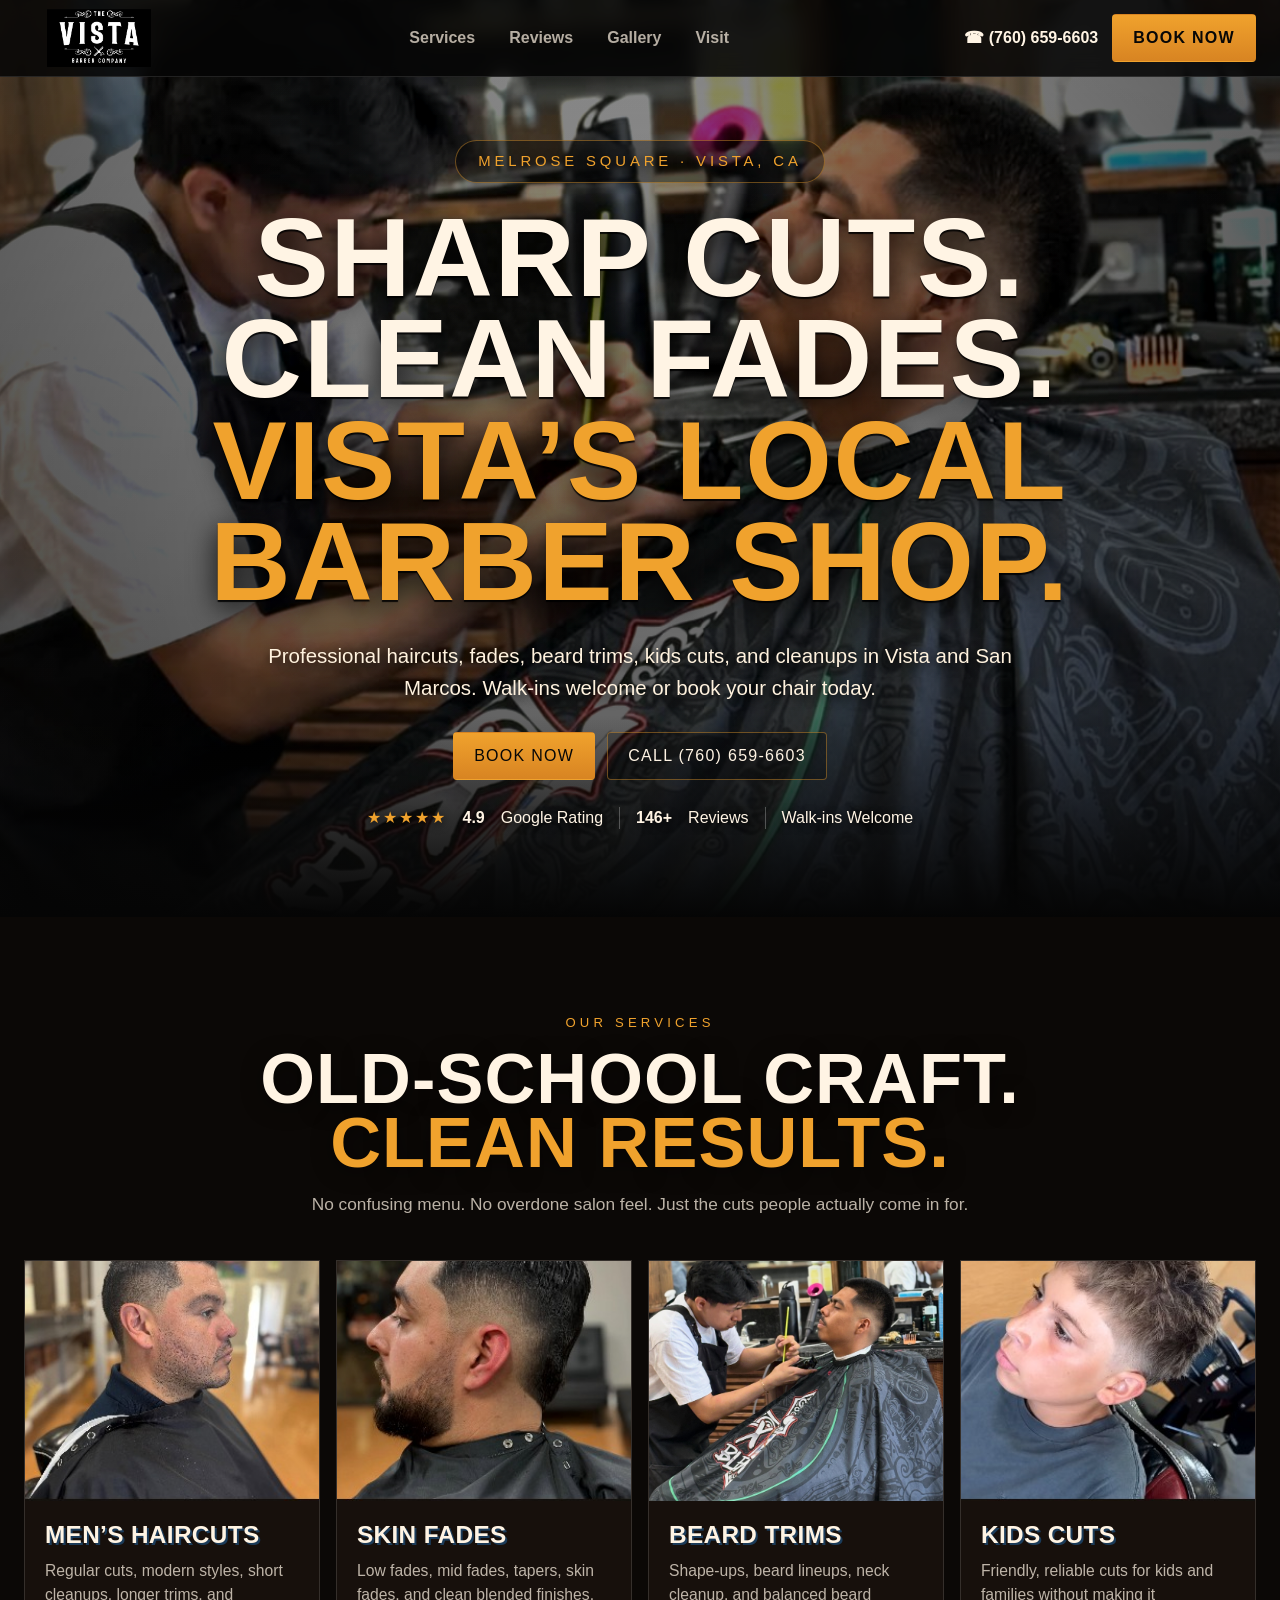
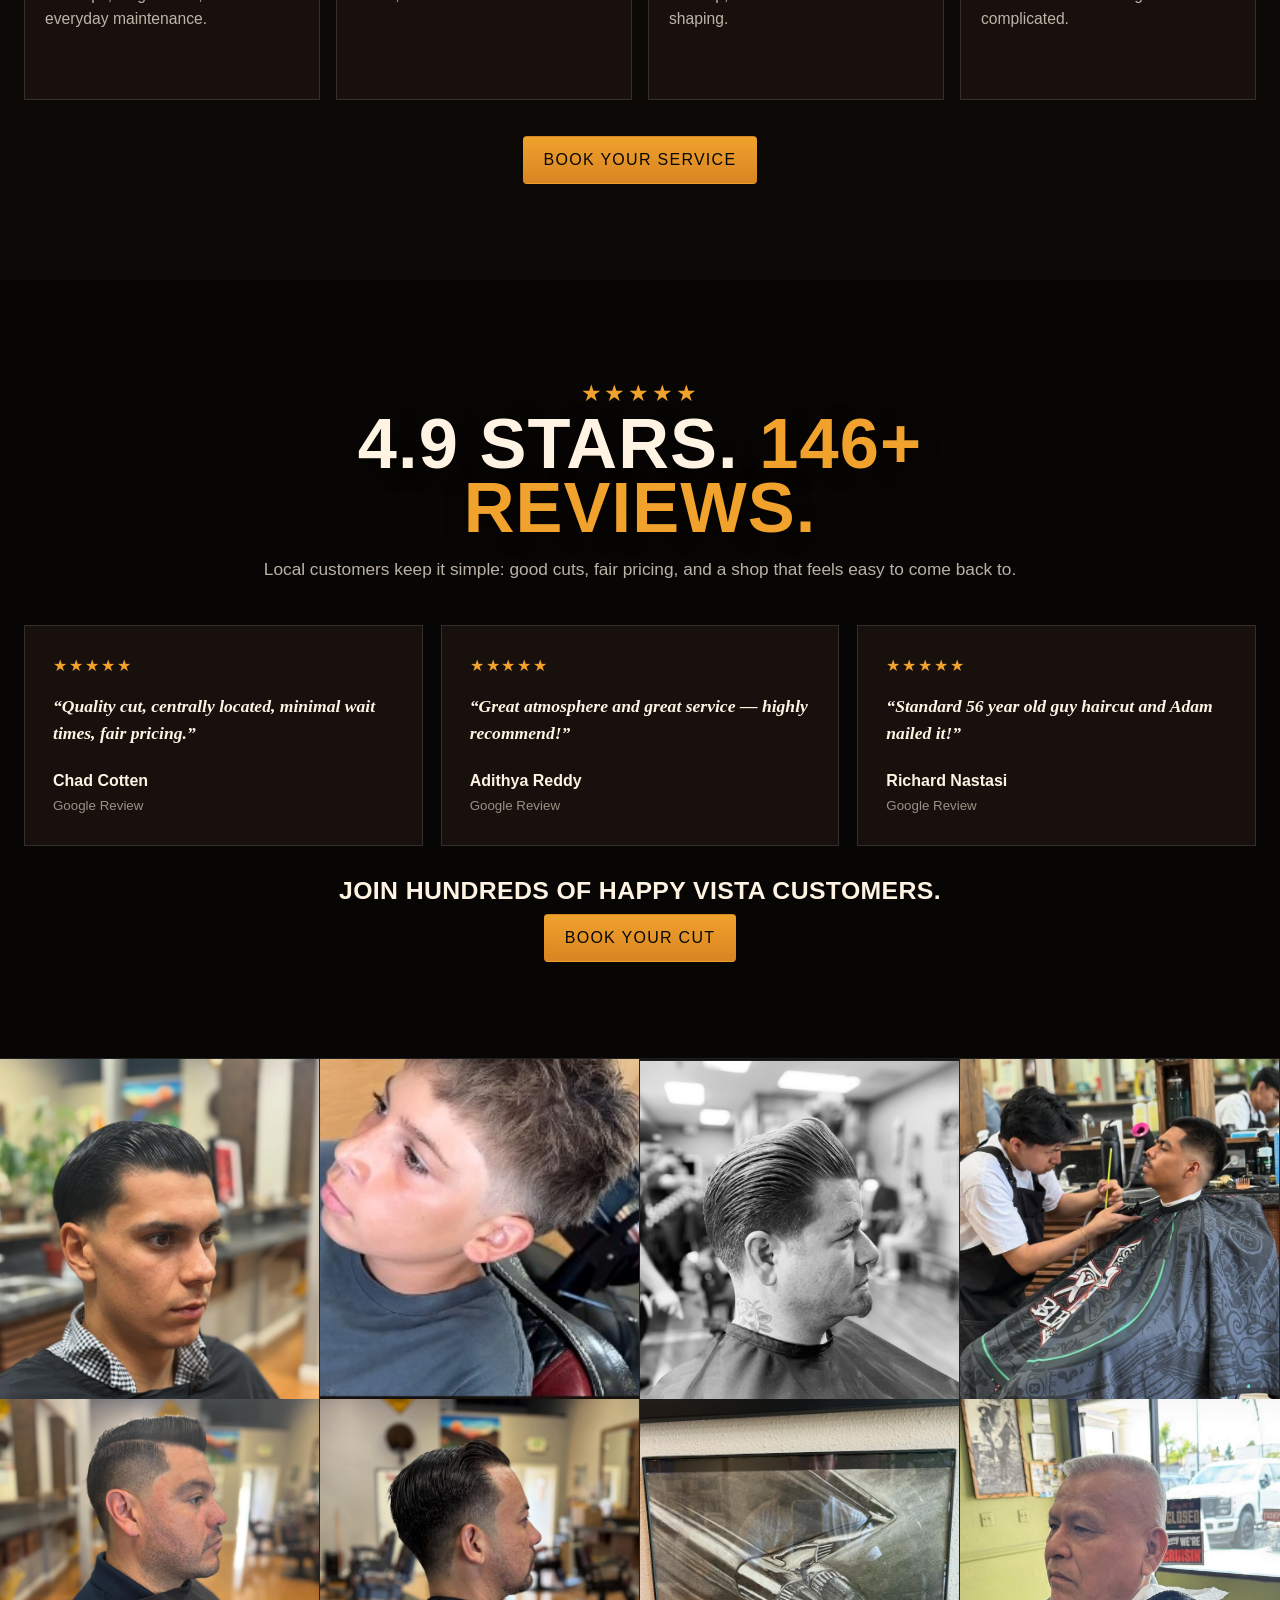
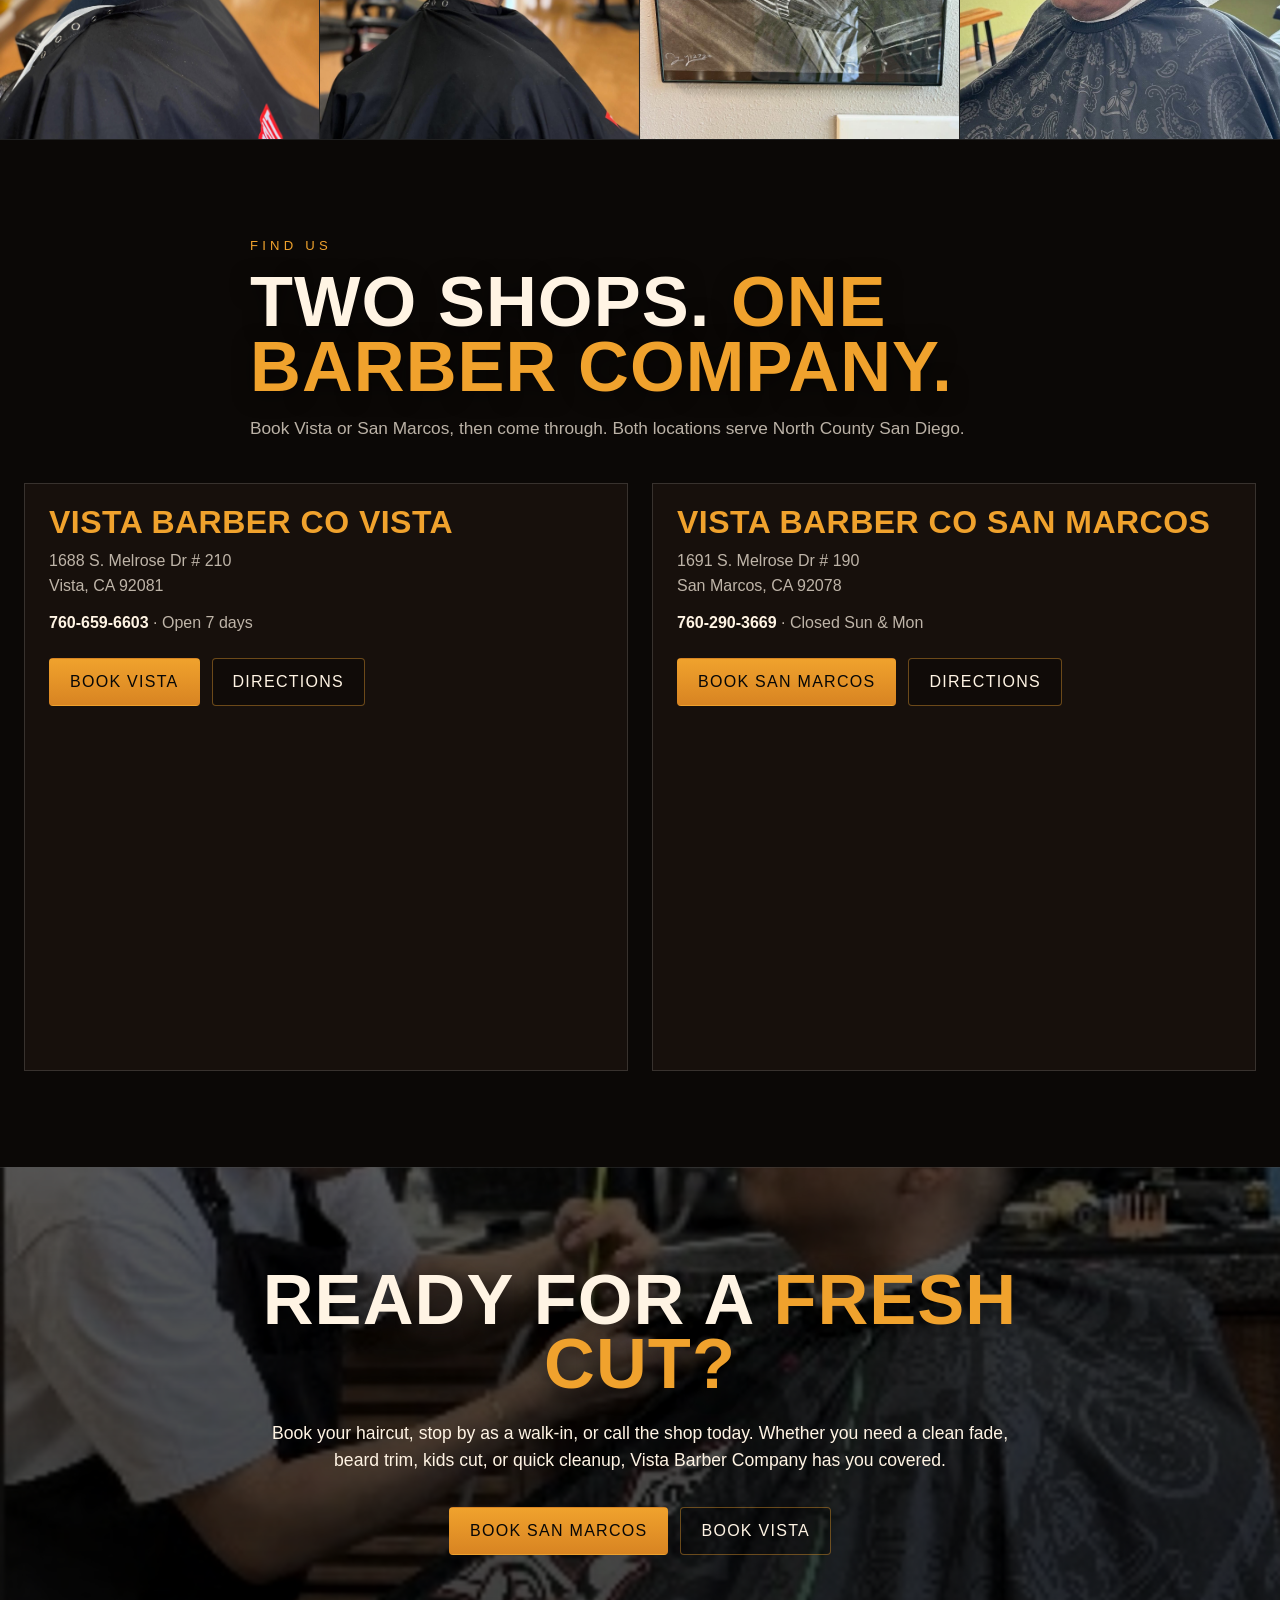
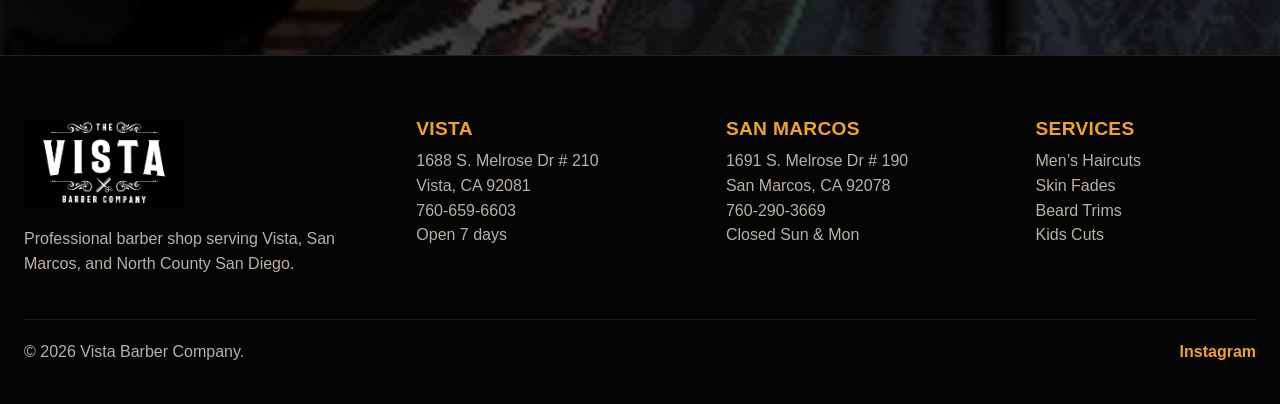
==== commit 0fe64212: "Add files via upload" ====
--- a/index.html
+++ b/index.html
@@ -11,7 +11,7 @@
   <meta property="og:type" content="website" />
   <meta name="theme-color" content="#050505" />
   <link rel="icon" href="assets/favicon.svg" type="image/svg+xml" />
-  <link rel="stylesheet" href="styles.css?v=hero-real-instagram-tiles" />
+  <link rel="stylesheet" href="styles.css?v=hero-vista-cut-handle-tiles" />
   <script type="application/ld+json">
   {
     "@context": "https://schema.org",
@@ -181,35 +181,35 @@
     <section class="photo-strip" id="gallery" aria-label="Vista Barber Company Instagram photos">
       <a class="insta-tile" href="https://www.instagram.com/vistabarberco/" target="_blank" rel="noopener" aria-label="Open Vista Barber Company Instagram post">
         <img src="assets/ig-slick.jpg" alt="Vista Barber Company slick classic haircut Instagram post" loading="lazy" />
-        <span class="insta-caption">Classic cut, clean finish, Vista Barber Co.</span>
+        <span class="insta-caption">@vistabarberco</span>
       </a>
       <a class="insta-tile" href="https://www.instagram.com/vistabarberco/" target="_blank" rel="noopener" aria-label="Open Vista Barber Company Instagram post">
         <img src="assets/service-kids.jpg" alt="Vista Barber Company kids haircut Instagram post" loading="lazy" />
-        <span class="insta-caption">Kids cuts, done clean without the whole production.</span>
+        <span class="insta-caption">@vistabarberco</span>
       </a>
       <a class="insta-tile" href="https://www.instagram.com/vistabarberco/" target="_blank" rel="noopener" aria-label="Open Vista Barber Company Instagram post">
         <img src="assets/ig-bw-style.jpg" alt="Vista Barber Company black and white haircut Instagram post" loading="lazy" />
-        <span class="insta-caption">Old-school style with a modern finish.</span>
+        <span class="insta-caption">@vistabarberco</span>
       </a>
       <a class="insta-tile" href="https://www.instagram.com/vistabarberco/" target="_blank" rel="noopener" aria-label="Open Vista Barber Company Instagram post">
         <img src="assets/ig-chair.jpg" alt="Vista Barber Company barber working in shop Instagram post" loading="lazy" />
-        <span class="insta-caption">In the chair at Vista Barber Company.</span>
+        <span class="insta-caption">@vistabarberco</span>
       </a>
       <a class="insta-tile" href="https://www.instagram.com/vistabarberco/" target="_blank" rel="noopener" aria-label="Open Vista Barber Company Instagram post">
         <img src="assets/ig-side-before.jpg" alt="Vista Barber Company haircut before Instagram post" loading="lazy" />
-        <span class="insta-caption">Before the cleanup — ready for the chair.</span>
+        <span class="insta-caption">@vistabarberco</span>
       </a>
       <a class="insta-tile" href="https://www.instagram.com/vistabarberco/" target="_blank" rel="noopener" aria-label="Open Vista Barber Company Instagram post">
         <img src="assets/ig-side-after.jpg" alt="Vista Barber Company haircut after Instagram post" loading="lazy" />
-        <span class="insta-caption">After the cleanup — sharp and blended.</span>
+        <span class="insta-caption">@vistabarberco</span>
       </a>
       <a class="insta-tile" href="https://www.instagram.com/vistabarberco/" target="_blank" rel="noopener" aria-label="Open Vista Barber Company Instagram post">
         <img src="assets/ig-artwork.jpg" alt="Vista Barber Company shop wall artwork Instagram post" loading="lazy" />
-        <span class="insta-caption">Vintage shop details and barbershop character.</span>
+        <span class="insta-caption">@vistabarberco</span>
       </a>
       <a class="insta-tile" href="https://www.instagram.com/vistabarberco/" target="_blank" rel="noopener" aria-label="Open Vista Barber Company Instagram post">
         <img src="assets/ig-flattop.jpg" alt="Vista Barber Company haircut customer Instagram post" loading="lazy" />
-        <span class="insta-caption">Regulars, clean cuts, and a real local shop feel.</span>
+        <span class="insta-caption">@vistabarberco</span>
       </a>
     </section>
 
@@ -318,6 +318,6 @@
     </section>
   </div>
 
-  <script src="script.js?v=hero-real-instagram-tiles" defer></script>
+  <script src="script.js?v=hero-vista-cut-handle-tiles" defer></script>
 </body>
 </html>
--- a/styles.css
+++ b/styles.css
@@ -141,11 +141,11 @@
   position: absolute;
   inset: 0;
   z-index: -3;
-  background-image: url('assets/hero-neck.jpg');
+  background-image: url('assets/hero-vista-cut.png');
   background-size: cover;
-  background-position: center 44%;
+  background-position: center 42%;
   opacity: 1;
-  filter: brightness(1.18) contrast(1.08) saturate(1.08);
+  filter: brightness(.92) contrast(1.08) saturate(1.05);
   transform: scale(1.02);
 }
 .hero-shade {
@@ -153,15 +153,15 @@
   inset: 0;
   z-index: -2;
   background:
-    radial-gradient(circle at 50% 48%, rgba(0,0,0,.10) 0%, rgba(0,0,0,.16) 42%, rgba(0,0,0,.36) 86%),
-    linear-gradient(180deg, rgba(0,0,0,.10), rgba(0,0,0,.24));
+    radial-gradient(circle at 50% 48%, rgba(0,0,0,.18) 0%, rgba(0,0,0,.26) 44%, rgba(0,0,0,.46) 88%),
+    linear-gradient(180deg, rgba(0,0,0,.16), rgba(0,0,0,.34));
 }
 .hero::after {
   content: '';
   position: absolute;
   inset: 0;
   z-index: -1;
-  background: linear-gradient(180deg, rgba(0,0,0,.04), rgba(0,0,0,.14) 78%, #050505 100%);
+  background: linear-gradient(180deg, rgba(0,0,0,.08), rgba(0,0,0,.22) 78%, #050505 100%);
 }
 .hero-inner { position: relative; z-index: 2; }
 .location-pill {
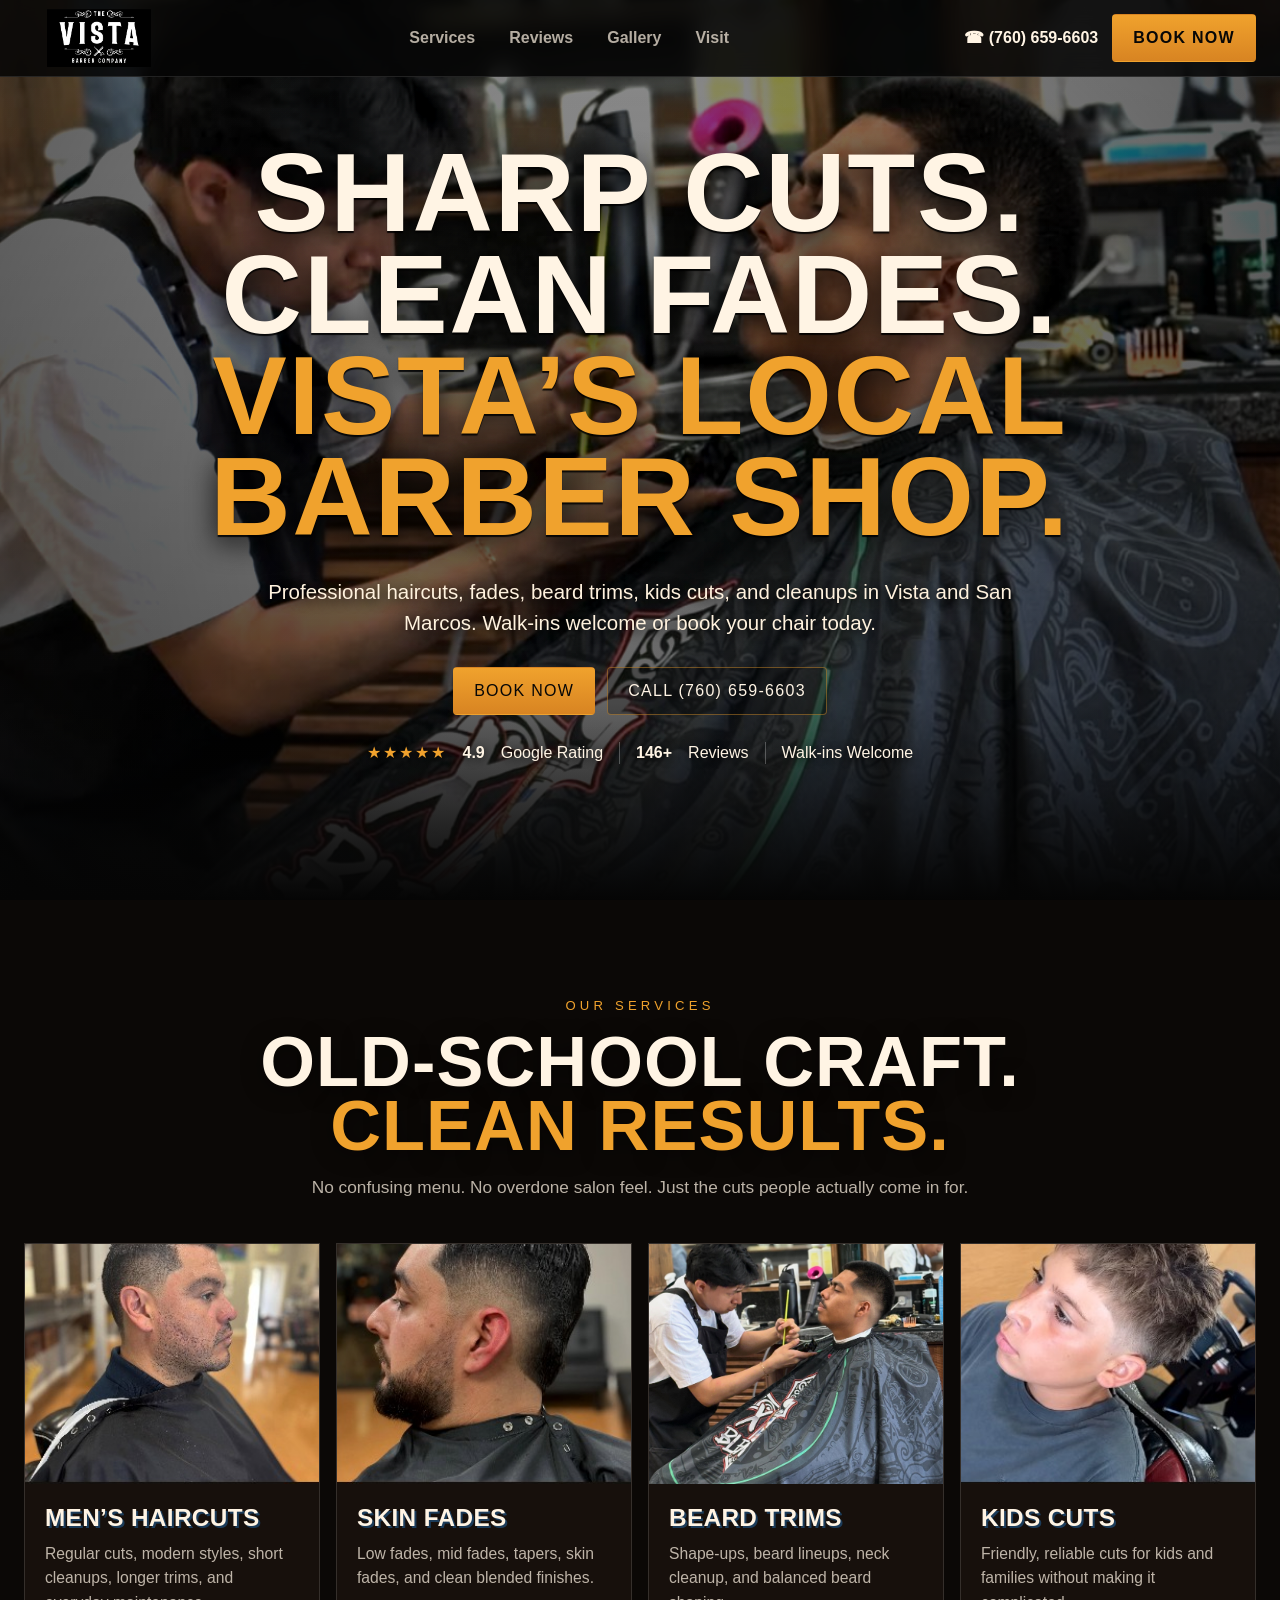
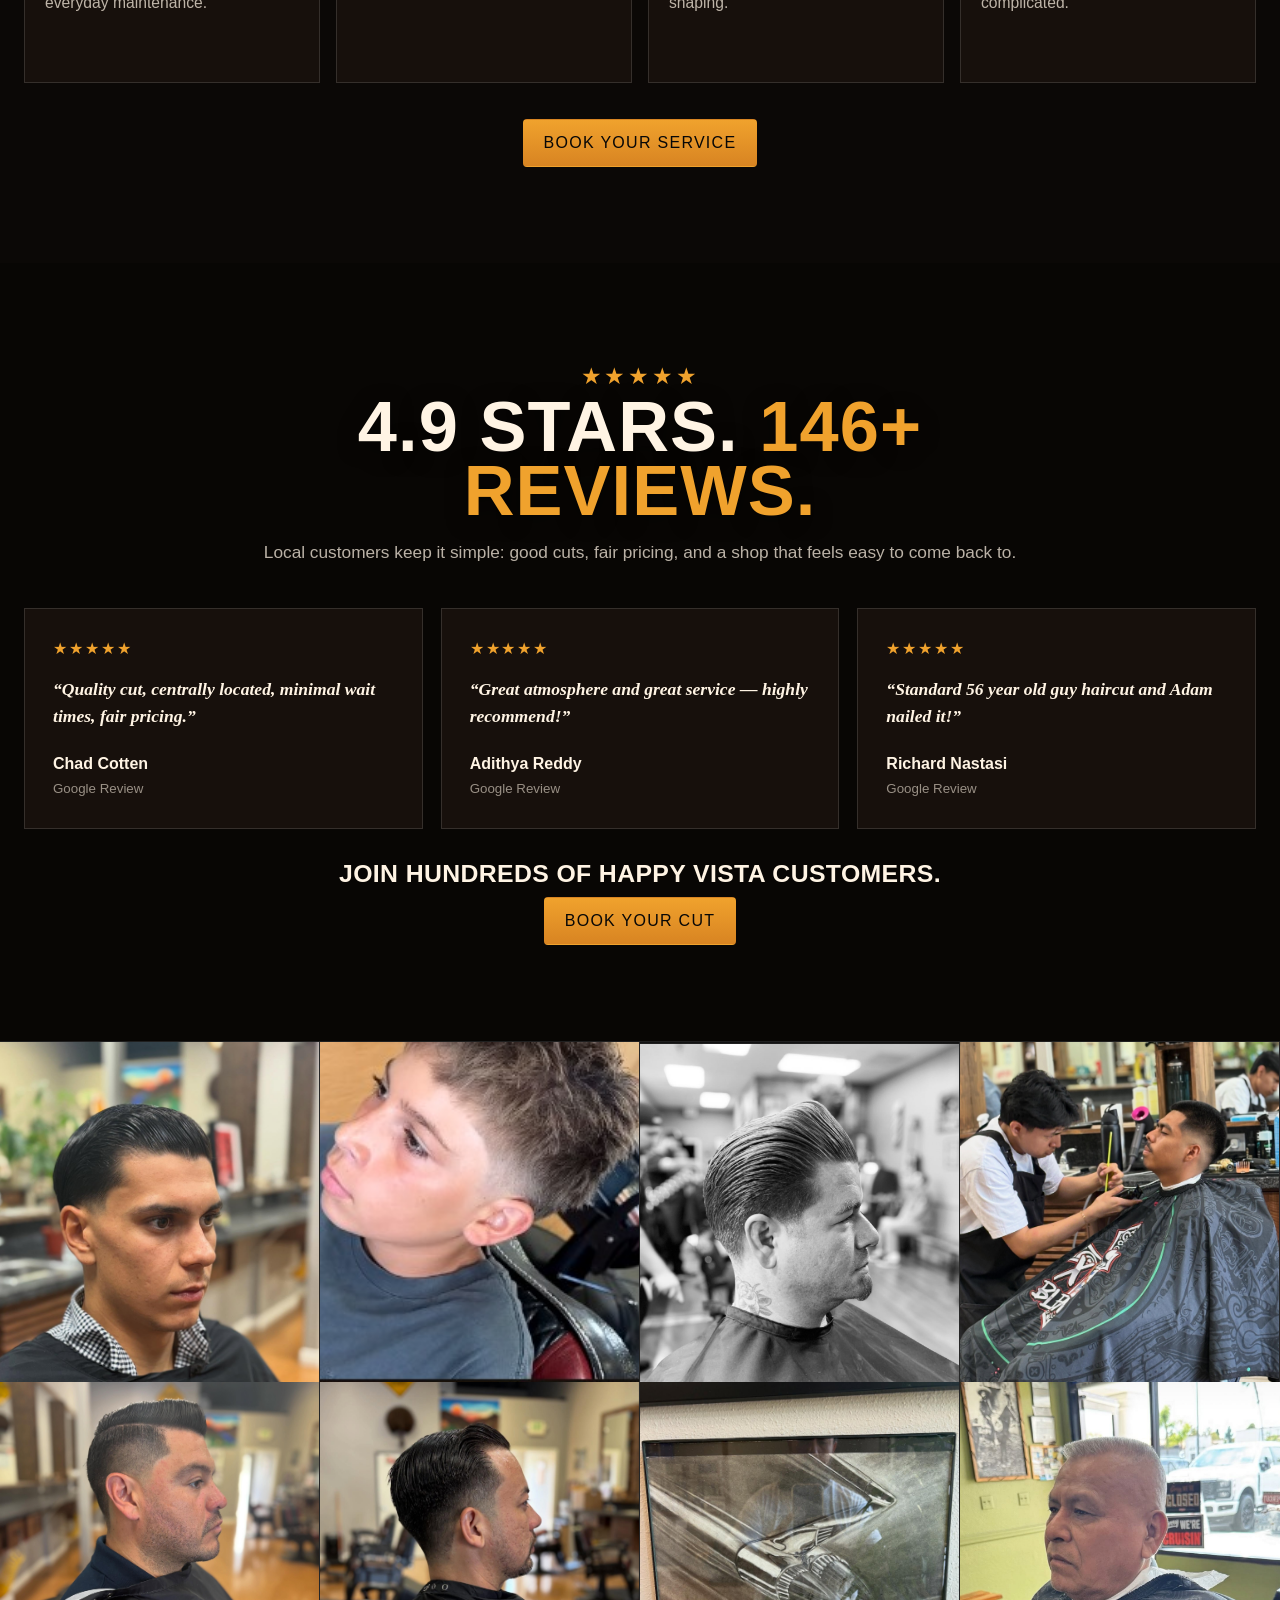
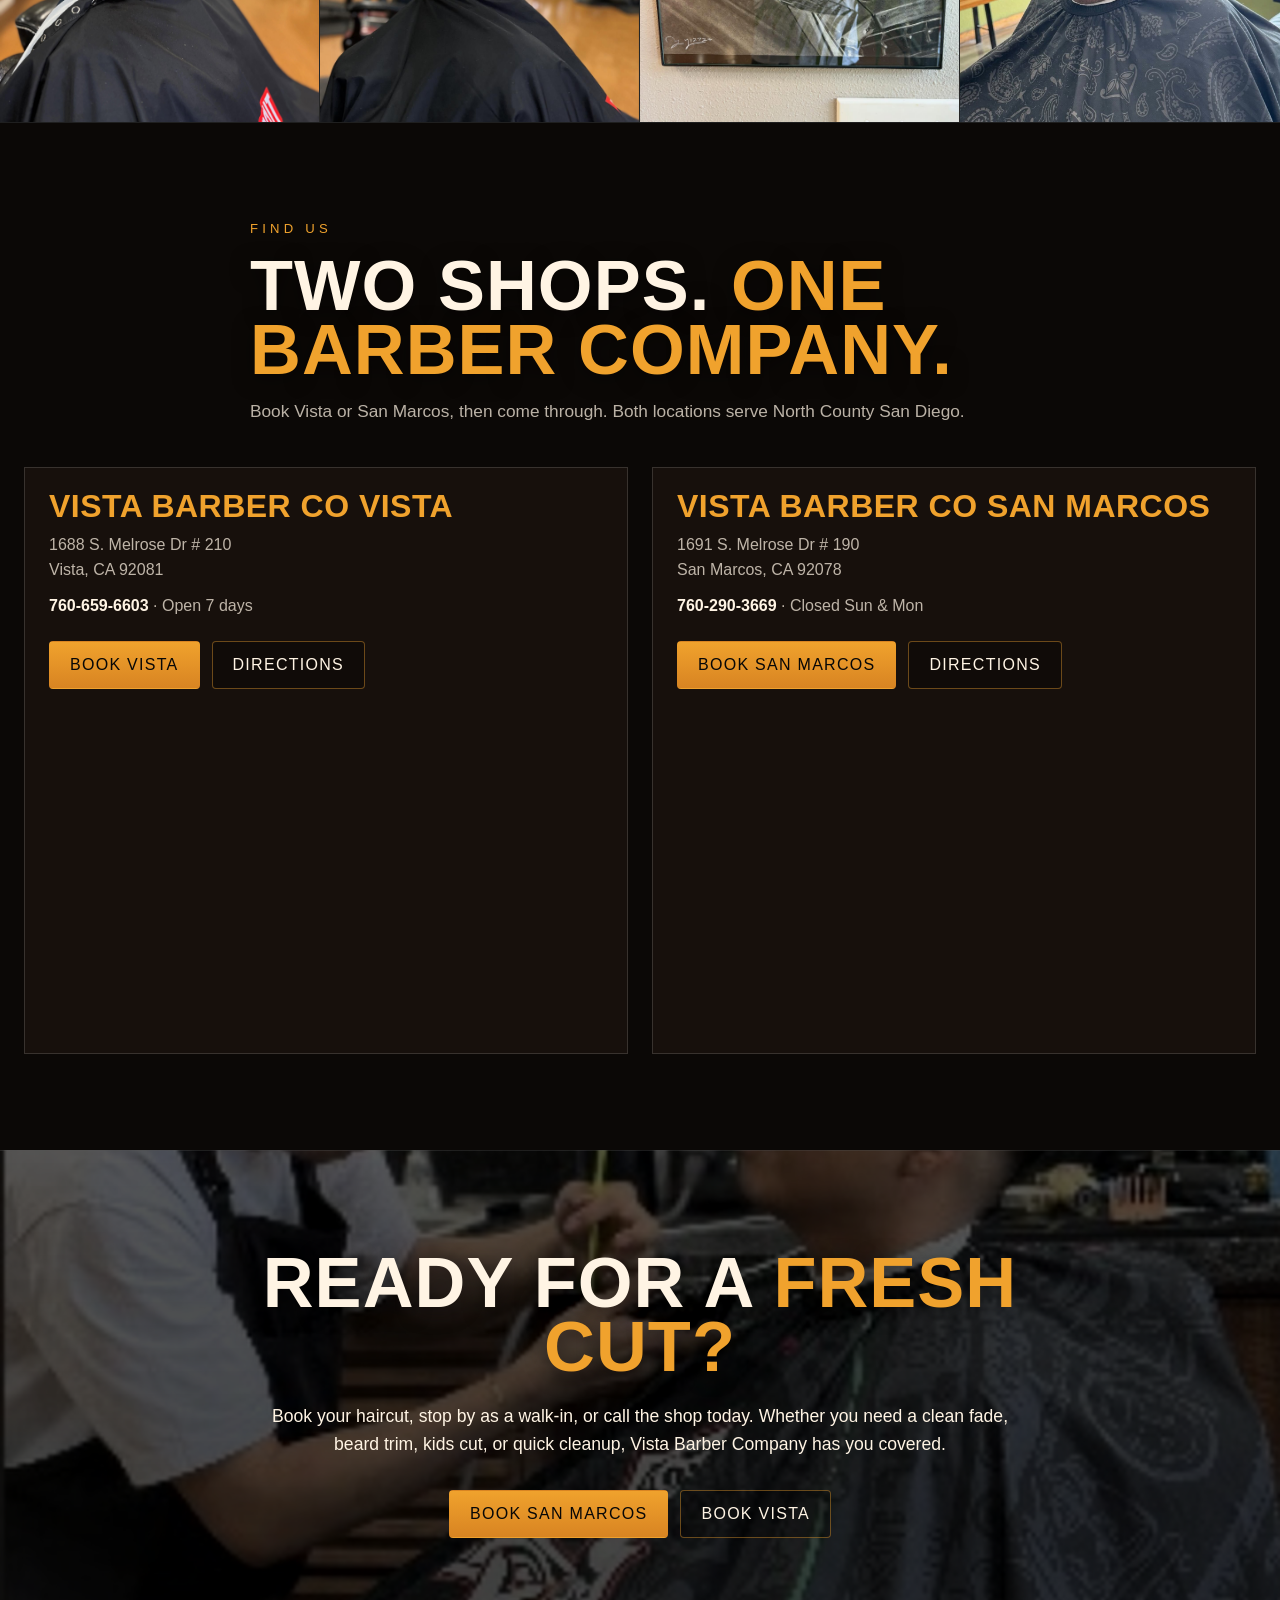
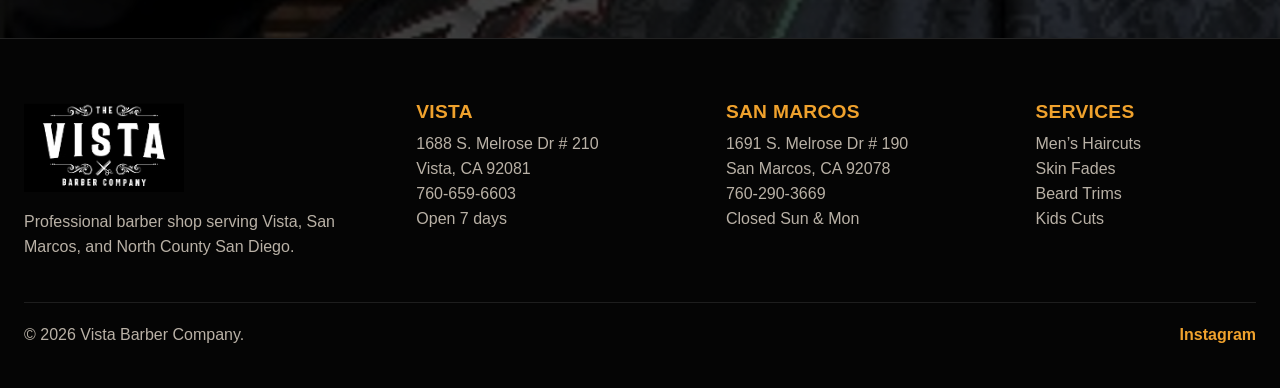
==== commit 76c26b19: "Add files via upload" ====
--- a/index.html
+++ b/index.html
@@ -83,7 +83,6 @@
       <div class="hero-bg" aria-hidden="true"></div>
       <div class="hero-shade" aria-hidden="true"></div>
       <div class="container hero-inner">
-        <p class="location-pill">Melrose Square · Vista, CA</p>
         <h1>Sharp Cuts.<br>Clean Fades.<br><span>Vista’s Local Barber Shop.</span></h1>
         <p class="hero-lead">Professional haircuts, fades, beard trims, kids cuts, and cleanups in Vista and San Marcos. Walk-ins welcome or book your chair today.</p>
         <div class="hero-actions">
--- a/styles.css
+++ b/styles.css
@@ -128,10 +128,10 @@
 
 .hero {
   position: relative;
-  min-height: 820px;
+  min-height: 100svh;
   display: grid;
   place-items: center;
-  padding: calc(var(--header) + 64px) 0 86px;
+  padding: calc(var(--header) + 10px) 0 42px;
   overflow: hidden;
   isolation: isolate;
   text-align: center;
@@ -163,7 +163,11 @@
   z-index: -1;
   background: linear-gradient(180deg, rgba(0,0,0,.08), rgba(0,0,0,.22) 78%, #050505 100%);
 }
-.hero-inner { position: relative; z-index: 2; }
+.hero-inner {
+  position: relative;
+  z-index: 2;
+  transform: translateY(-18px);
+}
 .location-pill {
   width: fit-content;
   margin: 0 auto 24px;
@@ -533,7 +537,7 @@
   .desktop-nav { display: none; }
   .phone-link span { display: none; }
   .brand-logo { width: 122px; height: 50px; }
-  .hero { min-height: 740px; }
+  .hero { min-height: 100svh; }
   .review-grid, .location-grid, .footer-grid { grid-template-columns: 1fr; }
   h1 { font-size: clamp(3.7rem, 14vw, 6.8rem); }
 }
@@ -543,7 +547,8 @@
   .container { width: min(100% - 28px, var(--max)); }
   .site-header { position: absolute; }
   .header-actions { display: none; }
-  .hero { min-height: 720px; padding-top: 116px; }
+  .hero { min-height: 100svh; padding: 96px 0 34px; }
+  .hero-inner { transform: translateY(-8px); }
   .hero-bg { background-position: center; }
   .location-pill { font-size: .72rem; letter-spacing: .17em; }
   .hero-proof { gap: 10px; font-size: .9rem; }
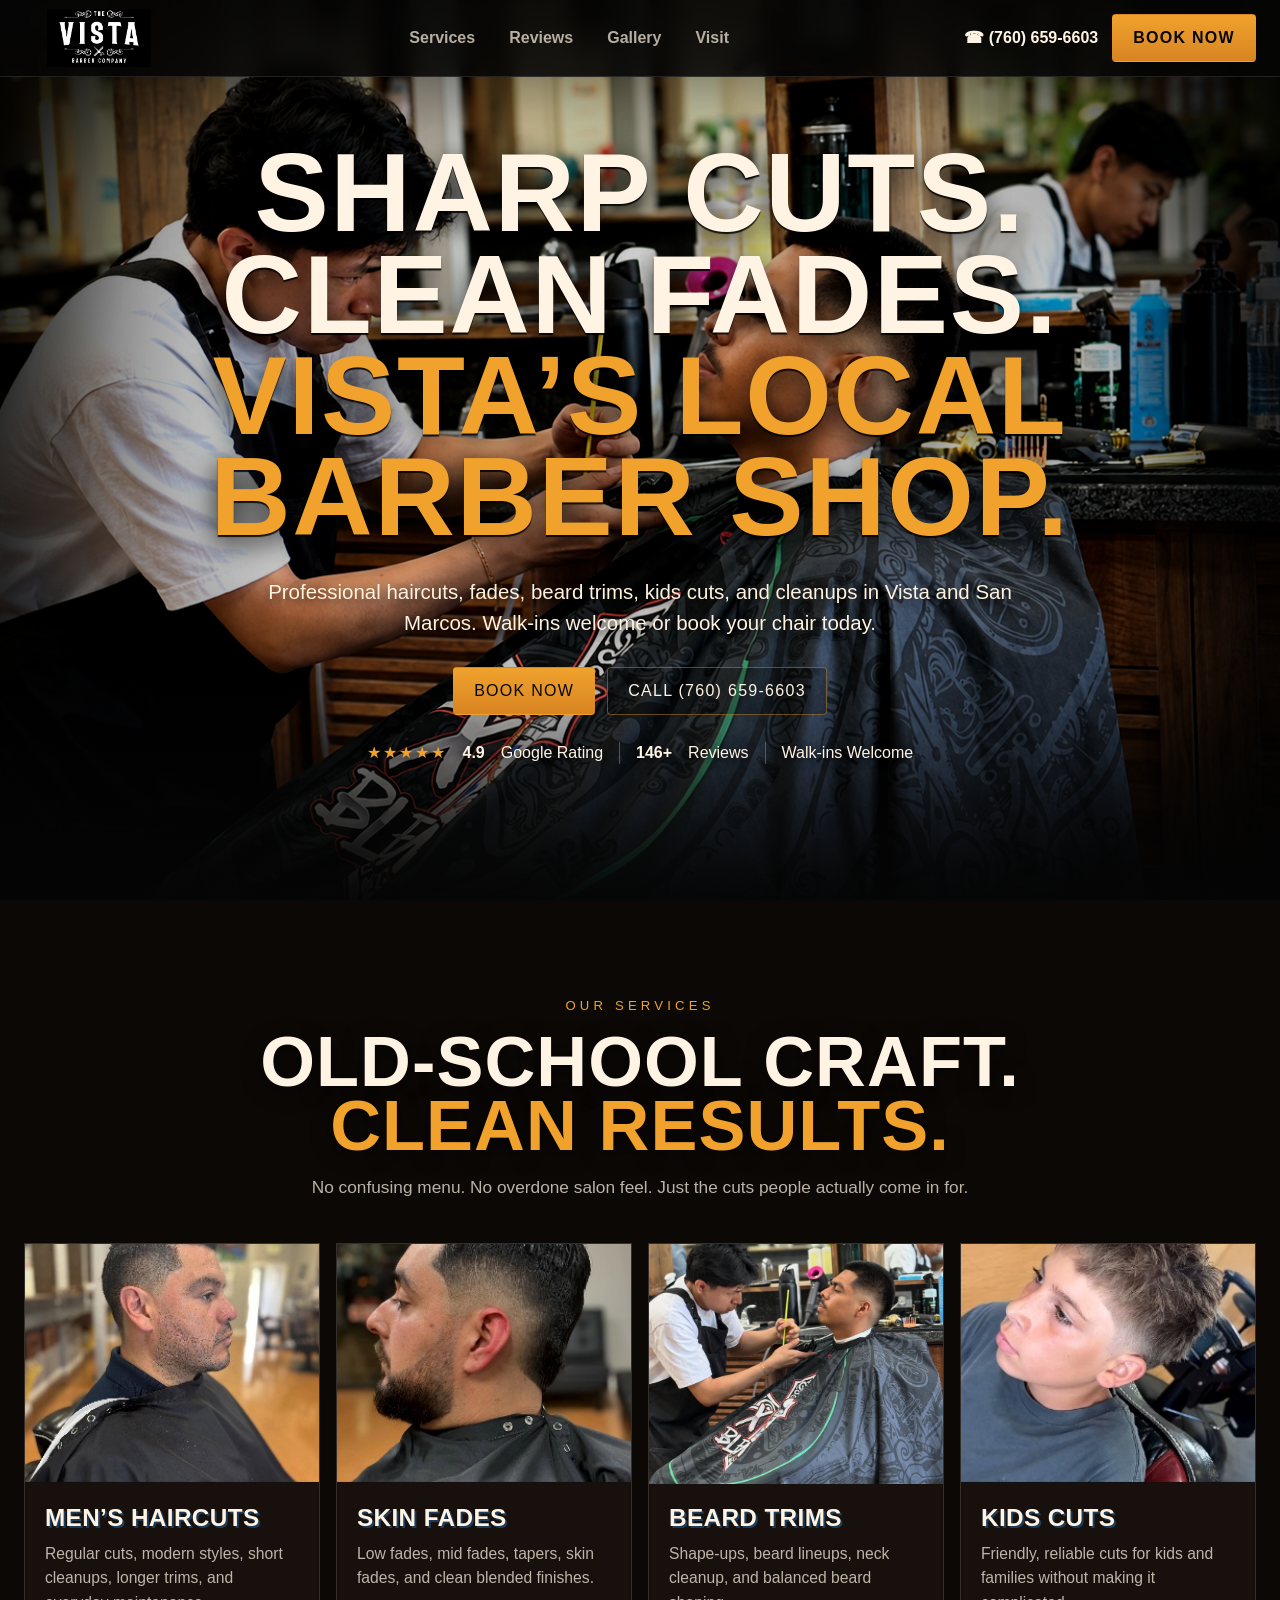
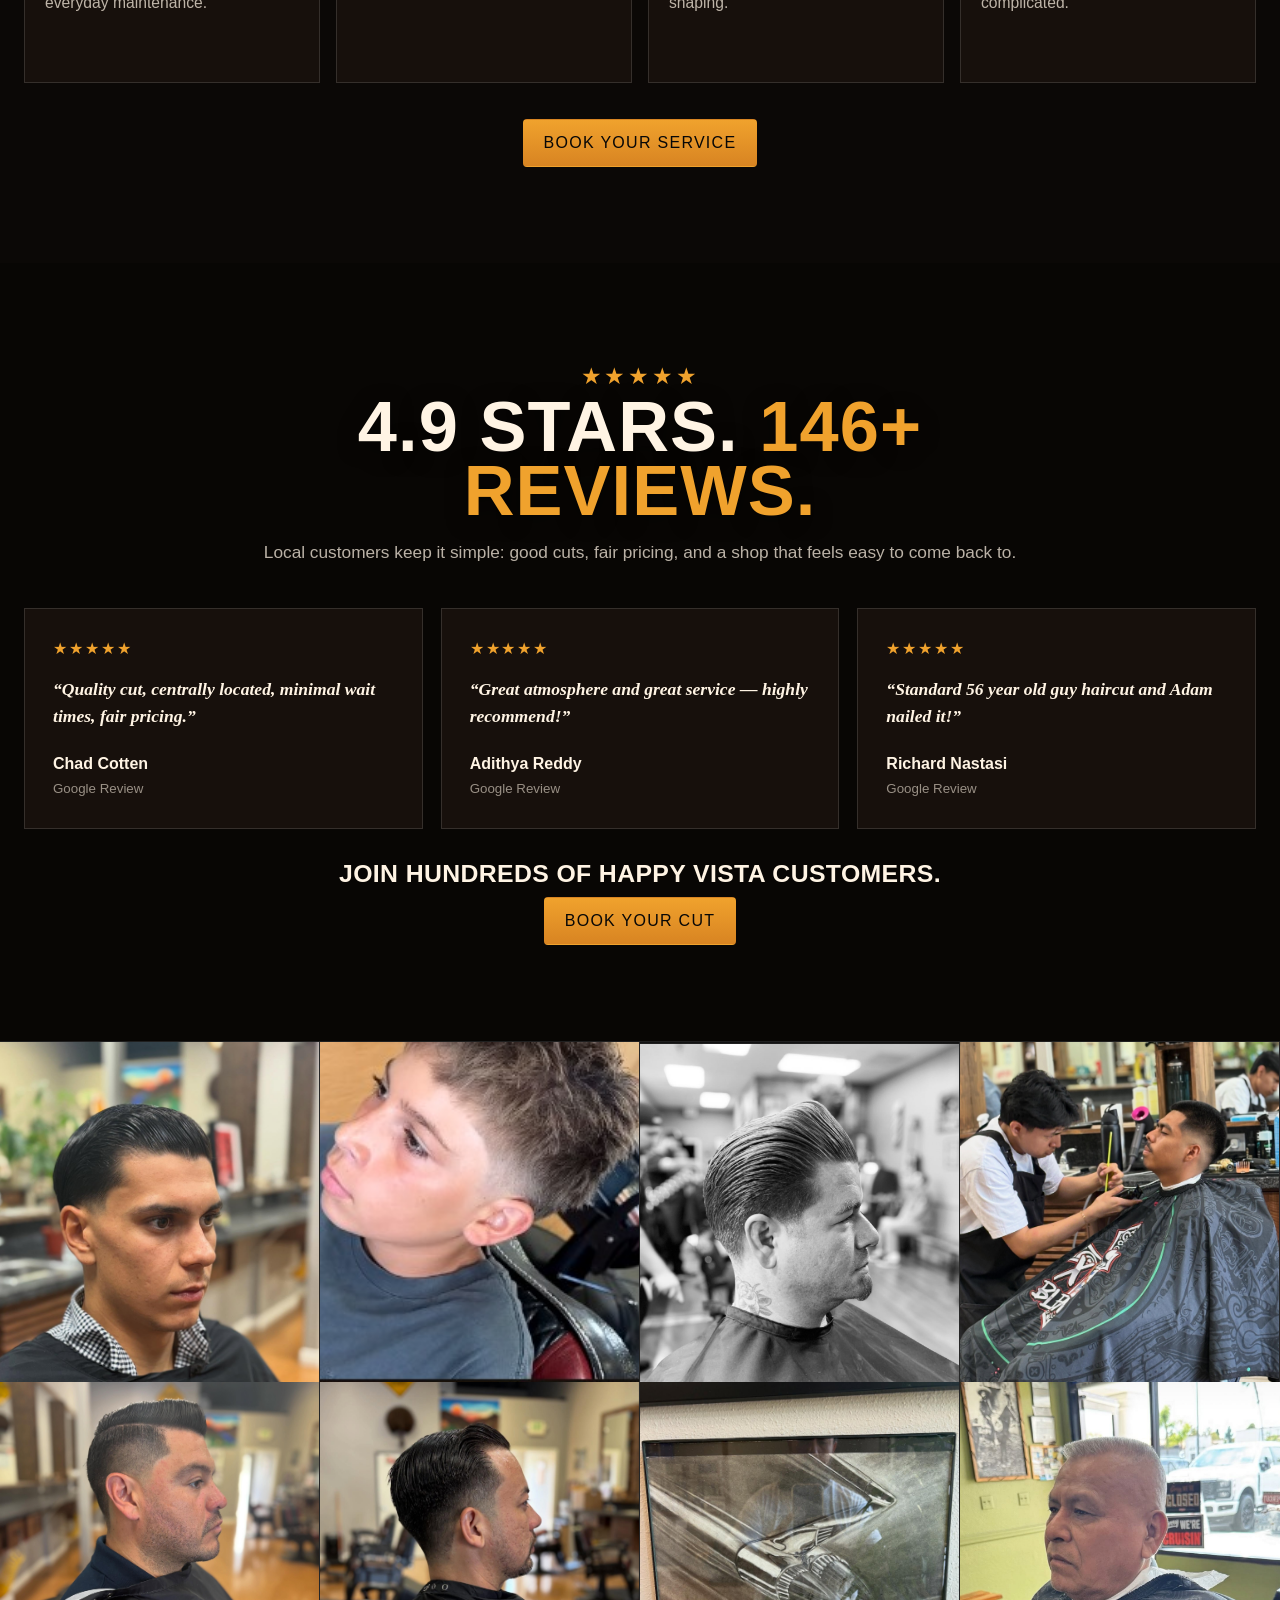
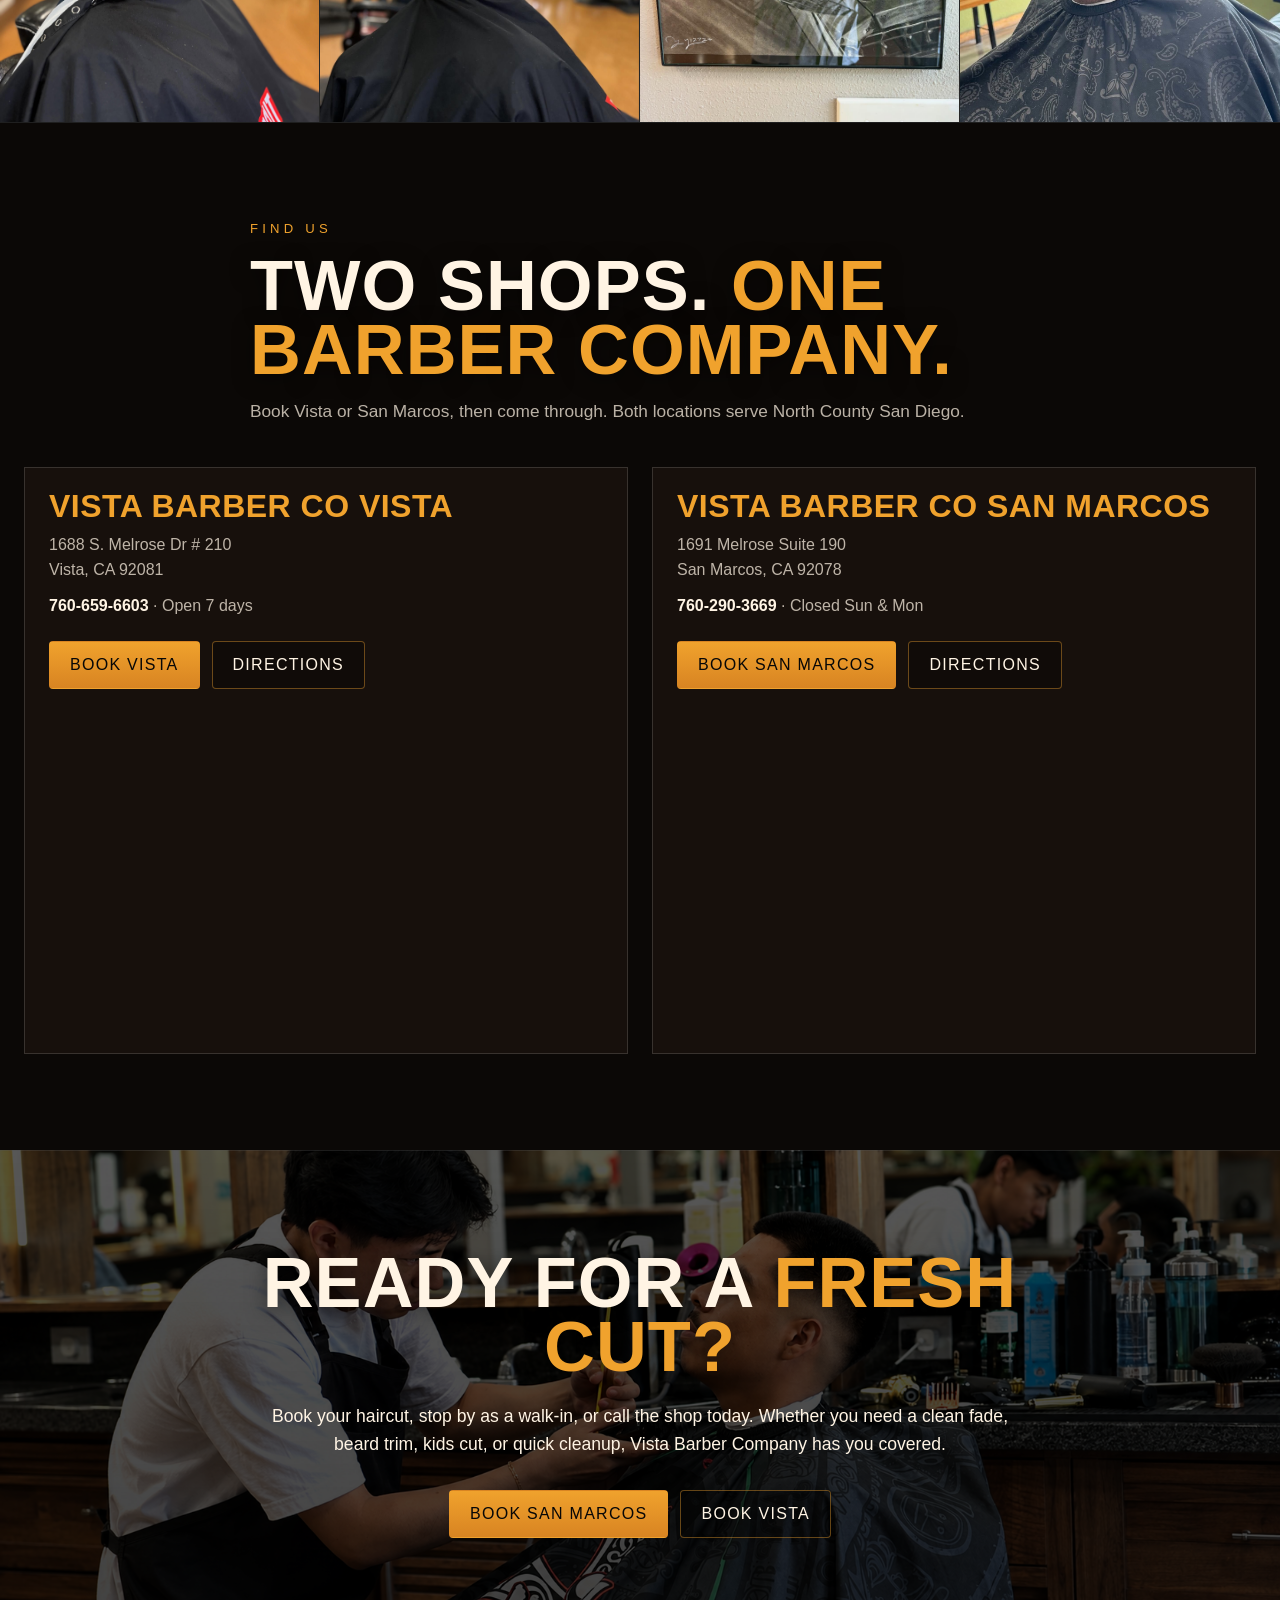
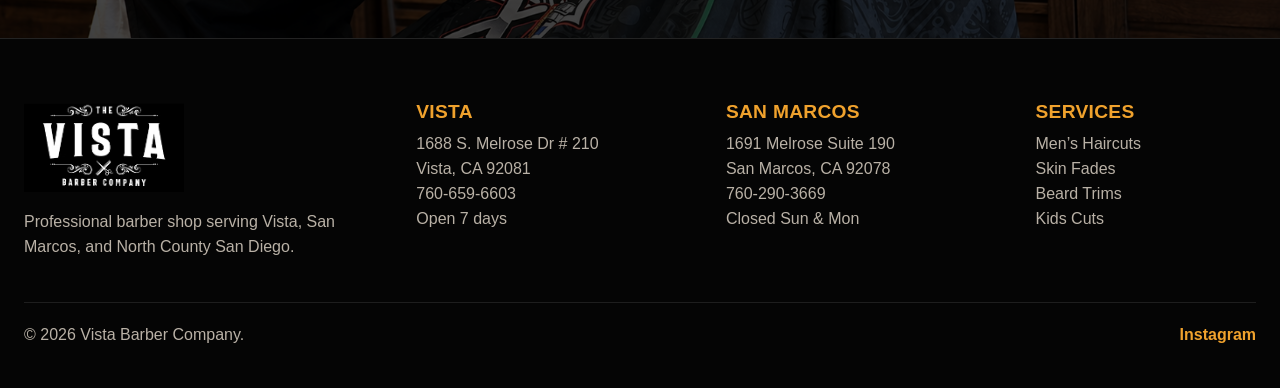
==== commit 66dd1a2c: "Add files via upload" ====
--- a/index.html
+++ b/index.html
@@ -41,7 +41,7 @@
         "priceRange": "$$",
         "address": {
           "@type": "PostalAddress",
-          "streetAddress": "1691 S. Melrose Dr #190",
+          "streetAddress": "1691 Melrose Suite 190",
           "addressLocality": "San Marcos",
           "addressRegion": "CA",
           "postalCode": "92078",
@@ -233,13 +233,13 @@
 
         <article class="location-card">
           <h3>Vista Barber Co San Marcos</h3>
-          <p>1691 S. Melrose Dr # 190<br>San Marcos, CA 92078</p>
+          <p>1691 Melrose Suite 190<br>San Marcos, CA 92078</p>
           <p><a href="tel:+17602903669">760-290-3669</a> · Closed Sun & Mon</p>
           <div class="location-actions">
             <a class="btn btn-gold" href="https://app.acuityscheduling.com/schedule/b0204b31" target="_blank" rel="noopener">Book San Marcos</a>
-            <a class="btn btn-outline" href="https://www.google.com/maps/dir/?api=1&destination=1691%20S.%20Melrose%20Dr%20%23190%20San%20Marcos%2C%20CA%2092078" target="_blank" rel="noopener">Directions</a>
-          </div>
-          <iframe title="Map to Vista Barber Co San Marcos" loading="lazy" referrerpolicy="no-referrer-when-downgrade" src="https://www.google.com/maps?q=1691%20S.%20Melrose%20Dr%20%23190%20San%20Marcos%2C%20CA%2092078&output=embed"></iframe>
+            <a class="btn btn-outline" href="https://www.google.com/maps/dir/?api=1&destination=1691%20Melrose%20Suite%20190%20San%20Marcos%2C%20CA%2092078" target="_blank" rel="noopener">Directions</a>
+          </div>
+          <iframe title="Map to Vista Barber Co San Marcos" loading="lazy" referrerpolicy="no-referrer-when-downgrade" src="https://www.google.com/maps?q=1691%20Melrose%20Suite%20190%20San%20Marcos%2C%20CA%2092078&output=embed"></iframe>
         </article>
       </div>
     </section>
@@ -270,7 +270,7 @@
       </div>
       <div>
         <h3>San Marcos</h3>
-        <p>1691 S. Melrose Dr # 190<br>San Marcos, CA 92078<br><a href="tel:+17602903669">760-290-3669</a><br>Closed Sun & Mon</p>
+        <p>1691 Melrose Suite 190<br>San Marcos, CA 92078<br><a href="tel:+17602903669">760-290-3669</a><br>Closed Sun & Mon</p>
       </div>
       <div>
         <h3>Services</h3>
@@ -309,7 +309,7 @@
         </article>
         <article>
           <h3>Vista Barber Co San Marcos</h3>
-          <p>1691 S. Melrose Dr # 190<br>San Marcos, CA 92078</p>
+          <p>1691 Melrose Suite 190<br>San Marcos, CA 92078</p>
           <p><a href="tel:+17602903669">760-290-3669</a> &nbsp; Closed Sun & Mon</p>
           <a class="btn btn-gold full" href="https://app.acuityscheduling.com/schedule/b0204b31" target="_blank" rel="noopener">Book San Marcos</a>
         </article>
--- a/styles.css
+++ b/styles.css
@@ -140,7 +140,7 @@
 .hero-bg {
   position: absolute;
   inset: 0;
-  z-index: -3;
+  z-index: 0;
   background-image: url('assets/hero-vista-cut.png');
   background-size: cover;
   background-position: center 42%;
@@ -151,17 +151,24 @@
 .hero-shade {
   position: absolute;
   inset: 0;
-  z-index: -2;
+  z-index: 1;
+  pointer-events: none;
   background:
-    radial-gradient(circle at 50% 48%, rgba(0,0,0,.18) 0%, rgba(0,0,0,.26) 44%, rgba(0,0,0,.46) 88%),
-    linear-gradient(180deg, rgba(0,0,0,.16), rgba(0,0,0,.34));
+    radial-gradient(ellipse 70% 82% at 50% 48%,
+      rgba(0,0,0,0) 0%,
+      rgba(0,0,0,.03) 45%,
+      rgba(0,0,0,.22) 60%,
+      rgba(0,0,0,.65) 78%,
+      rgba(0,0,0,.96) 100%);
+  box-shadow: inset 0 0 150px 55px rgba(0,0,0,.78);
 }
 .hero::after {
   content: '';
   position: absolute;
   inset: 0;
-  z-index: -1;
-  background: linear-gradient(180deg, rgba(0,0,0,.08), rgba(0,0,0,.22) 78%, #050505 100%);
+  z-index: 1;
+  pointer-events: none;
+  background: linear-gradient(180deg, rgba(0,0,0,.08), rgba(0,0,0,.18) 76%, rgba(5,5,5,.92) 100%);
 }
 .hero-inner {
   position: relative;
@@ -407,7 +414,7 @@
   position: relative;
   overflow: hidden;
   padding: 100px 0;
-  background: linear-gradient(rgba(0,0,0,.66), rgba(0,0,0,.74)), url('assets/hero-neck.jpg') center/cover;
+  background: linear-gradient(rgba(0,0,0,.66), rgba(0,0,0,.74)), url('assets/hero-vista-cut.png') center/cover;
   border-top: 1px solid rgba(255,255,255,.1);
 }
 .final-inner { text-align: center; max-width: 900px; }
